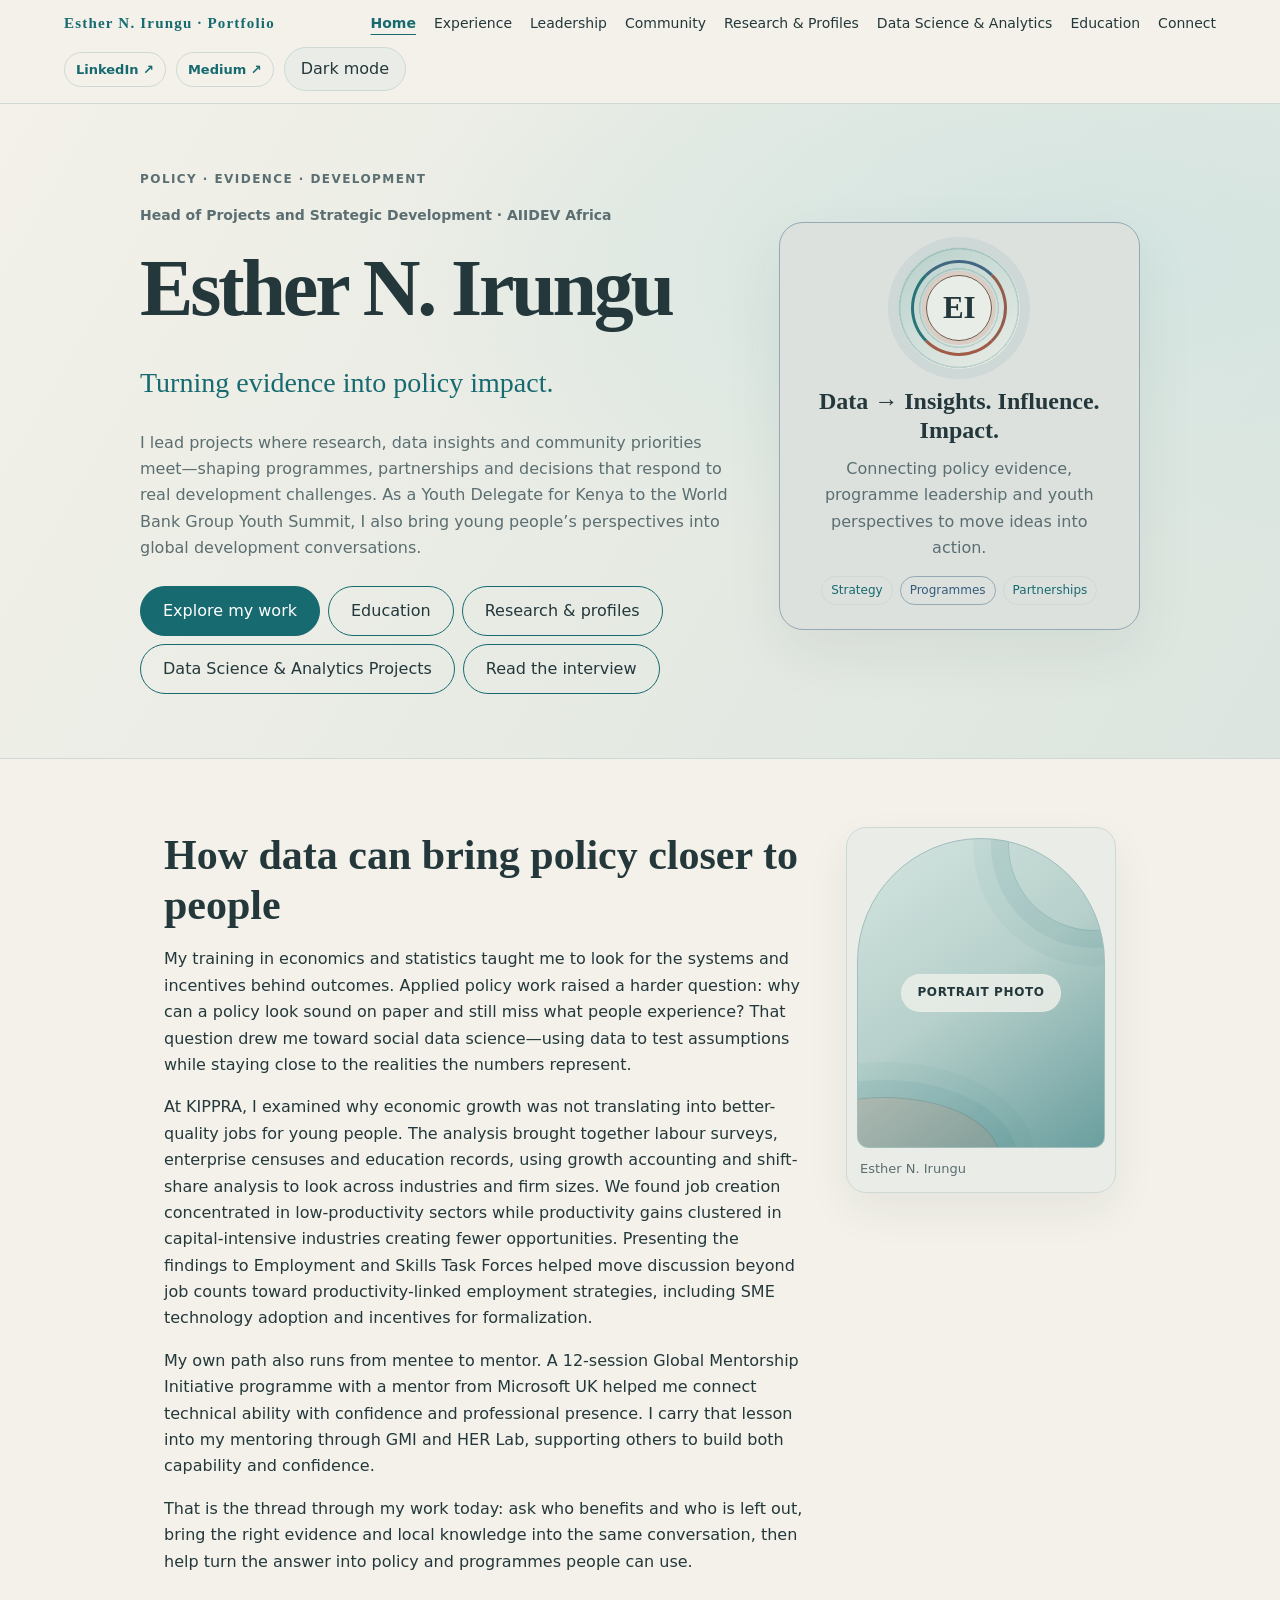
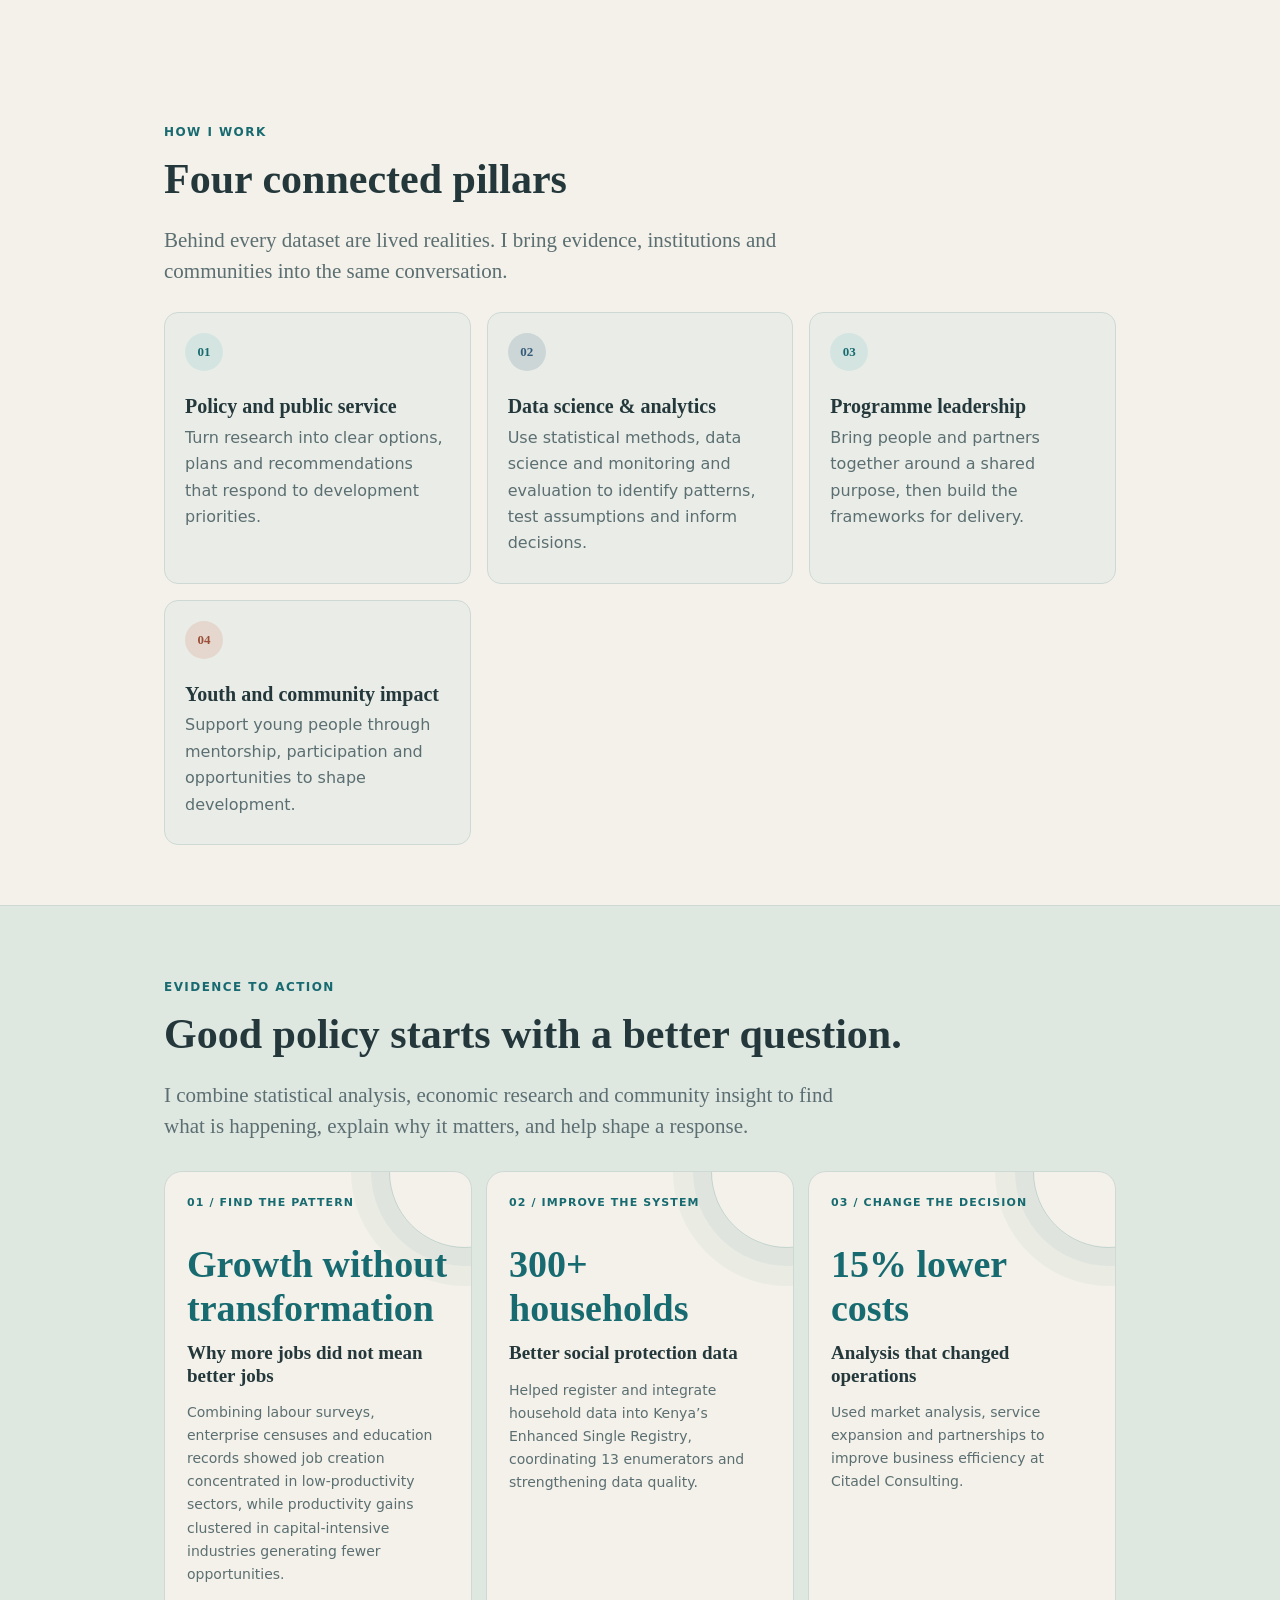
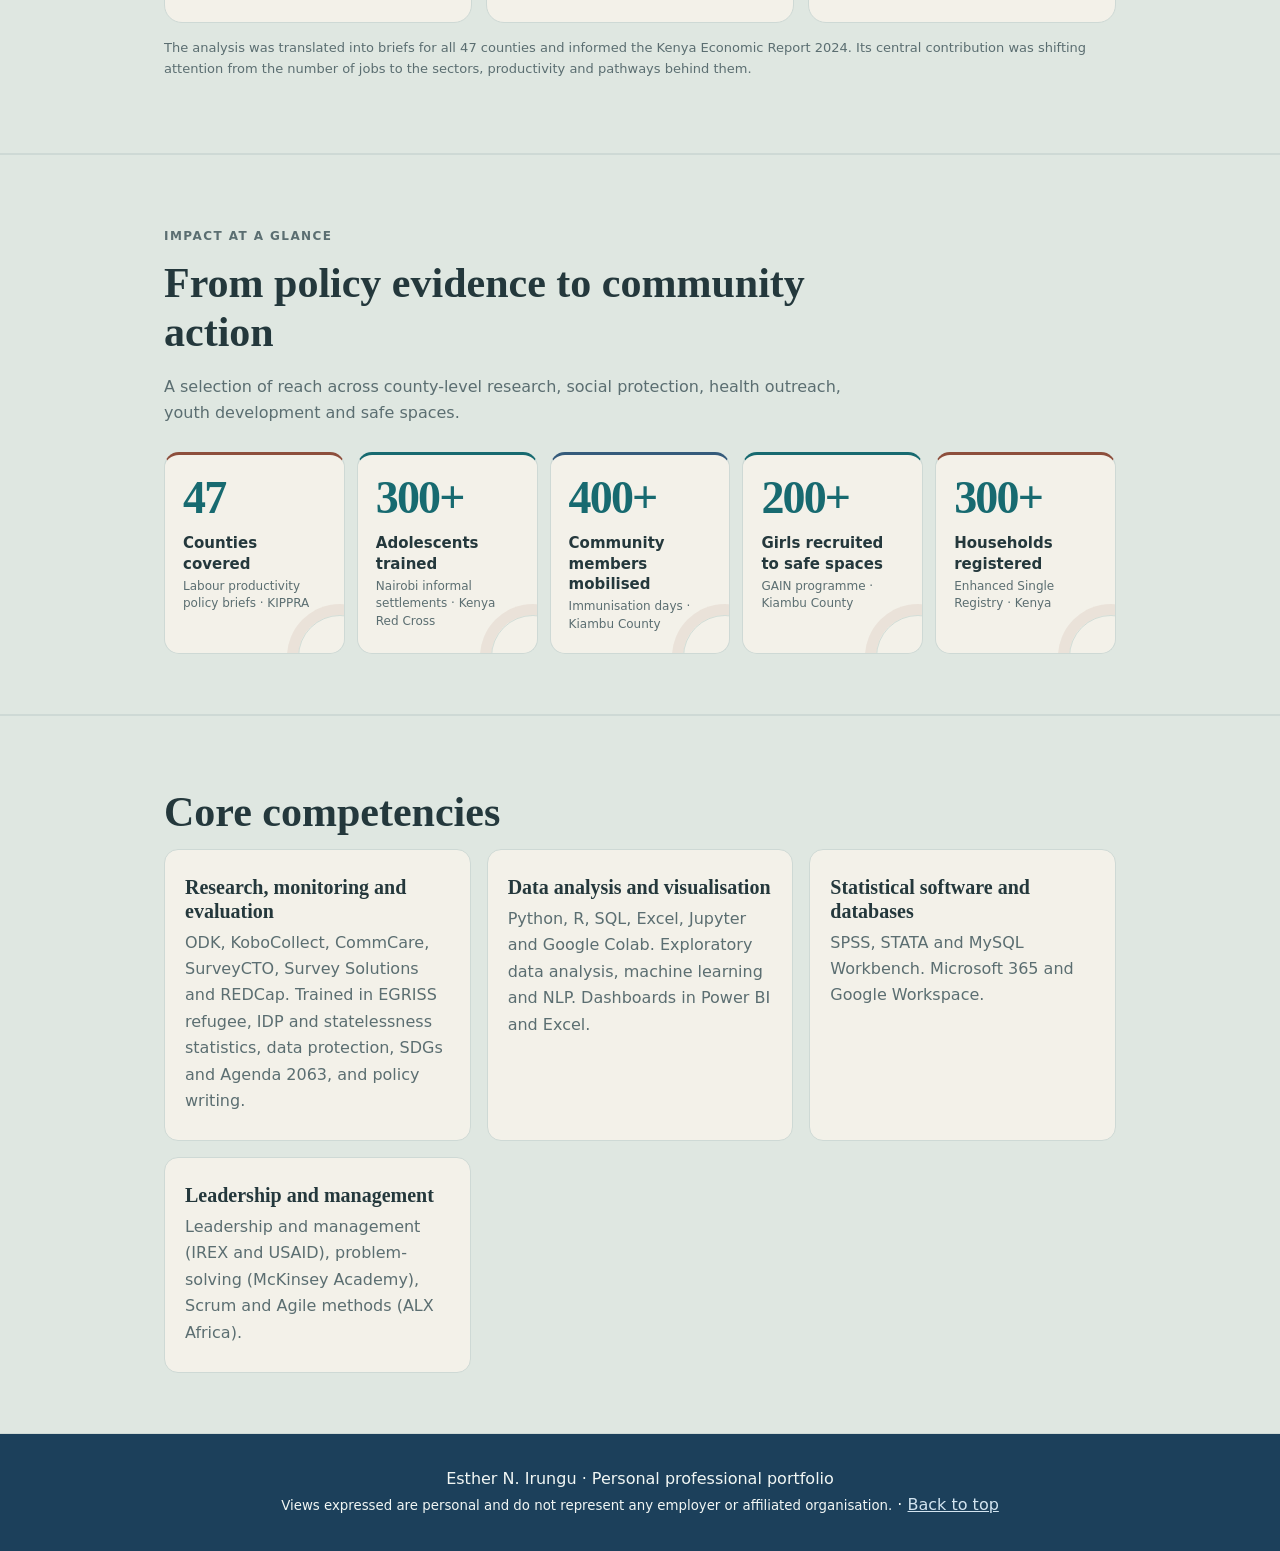
==== index.html @ a1f1af17 "Balance portfolio light palette" ====
<!DOCTYPE html>
<html lang="en-GB">
<head>
<meta charset="utf-8">
<meta name="viewport" content="width=device-width, initial-scale=1">
<title>Esther N. Irungu | Policy, Research &amp; Development</title>
<meta name="description" content="Esther N. Irungu leads policy research, data-informed programmes and development partnerships that turn evidence into practical impact across Africa.">
<meta name="author" content="Esther N. Irungu">
<meta property="og:type" content="website">
<meta property="og:title" content="Esther N. Irungu | Policy, Research &amp; Development">
<meta property="og:description" content="Policy research, data-informed programmes and development partnerships that turn evidence into practical impact.">
<meta name="theme-color" content="#102a35">
<style>
:root{--bg:#f3f1e9;--ink:#24383c;--muted:#5b6e71;--accent:#176a70;--line:#ced9d5;--card:#eaede7;--gold:#8d4f3c;--spark:#355b7b;--glow:#d4e5e1;--soft:#b7d0cb;--pop:#9b4d37;--footer-bg:#1c405b;--footer-ink:#f1f6f4;--footer-link:#d3e4f0}
body.dark{--bg:#102a35;--ink:#edf4f2;--muted:#b6c9c8;--accent:#75b8b3;--line:#365159;--card:#193942;--gold:#b76a4f;--spark:#91acd3;--glow:#24454d;--soft:#31545a;--pop:#a95740;--footer-bg:#0d192e;--footer-ink:#edf4f2;--footer-link:#c4d3e8}
*{box-sizing:border-box}html{scroll-behavior:smooth}
body{margin:0;background:var(--bg);color:var(--ink);font:16px/1.65 system-ui,sans-serif}
a{color:var(--accent)}
:focus-visible{outline:3px solid var(--gold);outline-offset:3px}
.skip{position:absolute;left:12px;top:-100px;background:var(--card);padding:10px;z-index:9}.skip:focus{top:10px}
nav{position:sticky;top:0;z-index:5;background:var(--bg);border-bottom:1px solid var(--line);display:flex;align-items:center;justify-content:space-between;gap:12px;flex-wrap:wrap;padding:12px 5%}
nav a{text-decoration:none;color:var(--ink);font-size:14px}
nav .links{display:flex;gap:18px;flex-wrap:wrap}
.nav-tools{display:flex;align-items:center;gap:10px}
.nav-social{border:1px solid var(--line);border-radius:30px;padding:6px 11px;color:var(--accent);font-weight:700;font-size:13px}
.brand{font:800 15px Georgia,serif;letter-spacing:.08em;color:var(--accent)}
button{font:inherit;cursor:pointer;border:1px solid var(--line);border-radius:30px;padding:8px 16px;background:var(--card);color:var(--ink)}
button[aria-pressed=true]{background:var(--accent);color:#fff;border-color:var(--accent)}
h1,h2,h3{font-family:Georgia,serif;line-height:1.18;margin:12px 0}
h1{font-size:clamp(42px,7vw,80px);letter-spacing:-.04em}
h2{font-size:clamp(28px,4vw,42px)}h3{font-size:20px;margin:6px 0}
.hero{padding:54px 6% 64px;border-bottom:1px solid var(--line);background:radial-gradient(ellipse at 85% 24%,var(--glow),transparent 46%),linear-gradient(120deg,var(--bg),color-mix(in srgb,var(--card) 72%,var(--soft)))}
.hero-in{display:grid;grid-template-columns:minmax(0,1.25fr) minmax(240px,.75fr);align-items:center;gap:36px}
.hero-copy{max-width:690px}.hero-panel{border:1px solid color-mix(in srgb,var(--spark) 38%,var(--line));border-radius:24px;background:color-mix(in srgb,var(--spark) 8%,var(--card));padding:24px;box-shadow:0 22px 60px #19332412}
.hero-panel .orbit{position:relative;isolation:isolate;height:122px;width:122px;margin:0 auto 18px;border-radius:50%;display:grid;place-items:center;background:radial-gradient(circle,var(--card) 0 42%,transparent 43%),repeating-radial-gradient(circle,transparent 0 18px,color-mix(in srgb,var(--accent) 18%,transparent) 19px 20px),linear-gradient(145deg,var(--soft),var(--card));color:var(--ink);font:800 31px Georgia,serif;box-shadow:0 0 0 10px color-mix(in srgb,var(--accent) 7%,transparent)}
.hero-panel .orbit:before,.hero-panel .orbit:after{content:"";position:absolute;border-radius:50%;pointer-events:none}
.hero-panel .orbit:before{inset:13px;border:3px solid var(--accent);border-top-color:var(--spark);border-right-color:var(--gold);border-bottom-color:var(--pop);opacity:.9}
.hero-panel .orbit:after{inset:28px;border:1px solid color-mix(in srgb,var(--gold) 74%,var(--accent));background:color-mix(in srgb,var(--card) 82%,transparent);box-shadow:0 0 0 4px color-mix(in srgb,var(--pop) 20%,transparent)}
.hero-panel .orbit span{position:relative;z-index:1}
.focus-tags span:nth-child(2){color:var(--spark);border-color:color-mix(in srgb,var(--spark) 38%,var(--line))}
.hero-panel h2{font-size:24px;text-align:center}.hero-panel p{text-align:center;margin:8px 0}.focus-tags{display:flex;justify-content:center;gap:7px;flex-wrap:wrap;margin-top:14px}.focus-tags span{border:1px solid var(--line);border-radius:99px;padding:4px 9px;font-size:12px;color:var(--accent)}
.meta.kicker{letter-spacing:.12em;text-transform:uppercase;font-size:12px}
.pillars-intro{max-width:68ch;font:21px/1.45 Georgia,serif;color:var(--muted)}.pillars-grid{margin-top:26px}.pillar-mark{display:inline-grid;place-items:center;width:38px;height:38px;border-radius:50%;background:var(--glow);color:var(--accent);font:700 13px Georgia,serif;margin-bottom:18px}.pillars-grid .card{min-height:190px}
.pillars-grid .card:nth-child(2) .pillar-mark{background:color-mix(in srgb,var(--spark) 16%,var(--card));color:var(--spark)}.pillars-grid .card:nth-child(4) .pillar-mark{background:color-mix(in srgb,var(--pop) 16%,var(--bg));color:var(--pop)}.impact-tile:nth-child(even){border-top-color:var(--accent)}.impact-tile:nth-child(3){border-top-color:var(--spark)}
.evidence-wrap{padding-block:64px}.evidence-intro{max-width:66ch;color:var(--muted);font:21px/1.45 Georgia,serif}.evidence-flow{display:grid;grid-template-columns:repeat(3,minmax(0,1fr));gap:14px;margin:30px 0 14px}.evidence-card{position:relative;overflow:hidden;padding:22px;border-radius:18px;border:1px solid var(--line);background:var(--bg)}.evidence-card:after{content:"";position:absolute;width:150px;height:150px;border:1px solid color-mix(in srgb,var(--accent) 22%,transparent);border-radius:50%;right:-70px;top:-76px;box-shadow:0 0 0 18px color-mix(in srgb,var(--accent) 5%,transparent),0 0 0 38px color-mix(in srgb,var(--accent) 4%,transparent)}.evidence-step{display:block;font-size:11px;letter-spacing:.1em;color:var(--accent);font-weight:800;margin-bottom:30px}.evidence-card strong{display:block;font:700 clamp(25px,3vw,38px) Georgia,serif;color:var(--accent);margin-bottom:12px}.evidence-card h3{font-size:19px}.evidence-card p{font-size:14px;color:var(--muted)}.evidence-note{font-size:13px;color:var(--muted)}.scholar-grid{grid-template-columns:repeat(auto-fit,minmax(min(100%,250px),1fr));margin-top:28px}.scholar-card{color:var(--ink);text-decoration:none;transition:transform .2s ease,border-color .2s ease}.scholar-card:hover{transform:translateY(-4px);border-color:var(--accent)}.scholar-card p{color:var(--muted)}.scholar-link{display:inline-block;margin-top:14px;color:var(--accent);font-weight:700}.scholar-card .meta{display:block}
@media(max-width:760px){.evidence-flow{grid-template-columns:1fr}}
.impact-wrap{padding-block:52px 60px}.impact-heading{max-width:760px}.impact-heading p{max-width:68ch;color:var(--muted)}.impact-grid{display:grid;grid-template-columns:repeat(auto-fit,minmax(165px,1fr));gap:12px;margin-top:26px}.impact-tile{position:relative;overflow:hidden;min-height:164px;padding:20px 18px;border:1px solid var(--line);border-top:3px solid var(--gold);border-radius:15px;background:var(--bg)}.impact-tile strong{display:block;color:var(--accent);font:700 clamp(34px,4vw,46px)/1 Georgia,serif;letter-spacing:-.04em}.impact-tile h3{font:650 15px/1.35 system-ui,sans-serif;margin:12px 0 4px}.impact-tile p{font-size:12px;line-height:1.45;color:var(--muted);margin:0}.impact-tile:after{content:"";position:absolute;width:82px;height:82px;border:1px solid color-mix(in srgb,var(--accent) 15%,transparent);border-radius:50%;right:-38px;bottom:-46px;box-shadow:0 0 0 11px color-mix(in srgb,var(--gold) 9%,transparent)}
.project-intro{max-width:70ch;color:var(--muted);font:21px/1.45 Georgia,serif}.project-shelf{margin-top:28px}.project-shelf .card{min-height:200px;display:flex;flex-direction:column;justify-content:space-between}.project-card{color:var(--ink);text-decoration:none;transition:transform .18s ease,border-color .18s ease}.project-card:hover{transform:translateY(-4px);border-color:var(--accent)}.project-open{display:block;margin-top:18px;color:var(--accent);font-size:13px;font-weight:750}.project-tag{display:inline-block;margin:4px 5px 0 0;padding:4px 10px;border:1px solid var(--line);border-radius:999px;color:var(--accent);font-size:12px;font-weight:700}.project-status{margin-top:24px;padding:22px;border:1px dashed color-mix(in srgb,var(--accent) 45%,var(--line));border-radius:18px;background:color-mix(in srgb,var(--glow) 45%,var(--bg))}
.about-layout{display:grid;grid-template-columns:minmax(0,1fr) 270px;gap:40px;align-items:start}.about-copy>p{max-width:70ch}.about-photo{margin:8px 0 0;padding:10px;border:1px solid var(--line);border-radius:20px;background:var(--card);box-shadow:0 18px 44px #26343a10}.about-photo-frame{position:relative;aspect-ratio:4/5;display:grid;place-items:center;overflow:hidden;border-radius:155px 155px 14px 14px;border:1px solid color-mix(in srgb,var(--accent) 25%,var(--line));background:linear-gradient(145deg,var(--glow),var(--soft) 48%,color-mix(in srgb,var(--accent) 48%,var(--soft)))}.about-photo-frame:before,.about-photo-frame:after{content:"";position:absolute;border:1px solid color-mix(in srgb,var(--accent) 22%,transparent);border-radius:50%;width:170px;height:170px;right:-76px;top:-80px;box-shadow:0 0 0 17px color-mix(in srgb,var(--accent) 7%,transparent),0 0 0 35px color-mix(in srgb,var(--accent) 4%,transparent)}.about-photo-frame:after{width:230px;height:120px;left:-90px;right:auto;top:auto;bottom:-72px;background:color-mix(in srgb,var(--pop) 14%,transparent)}.about-photo-label{z-index:1;padding:8px 15px;border:1px solid color-mix(in srgb,var(--card) 70%,transparent);border-radius:30px;background:color-mix(in srgb,var(--card) 88%,transparent);color:var(--ink);font-size:12px;font-weight:700;letter-spacing:.05em;text-transform:uppercase}.about-photo figcaption{padding:10px 3px 2px;color:var(--muted);font-size:13px}
.portfolio-title{margin:30px 0 12px}.portfolio-grid .card{padding:18px}.portfolio-grid .card p{margin:9px 0 0;color:var(--muted)}.program-impact .reach-card{min-height:190px}
.program-impact{margin:44px 0;padding:30px;border-radius:22px;background:linear-gradient(135deg,var(--card),color-mix(in srgb,var(--accent) 9%,var(--bg)));border:1px solid var(--line)}.program-impact>p:not(.meta){max-width:70ch;color:var(--muted)}.reach-grid{margin:22px 0}.reach-card{padding:20px;border-radius:16px;background:var(--bg);border:1px solid var(--line)}.reach-card strong{font:700 clamp(30px,4vw,44px) Georgia,serif;color:var(--accent)}.reach-card h3{margin:6px 0}.reach-card p{color:var(--muted);margin:0}.reach-note{font-size:13px;border-top:1px solid var(--line);padding-top:14px}
.photo-grid{grid-template-columns:repeat(auto-fit,minmax(min(100%,220px),1fr))}.photo-slot{margin:0;padding:10px;border:1px solid var(--line);border-radius:18px;background:var(--card)}.photo-art{min-height:210px;border-radius:12px;display:grid;place-items:end start;padding:16px;overflow:hidden;position:relative;background:linear-gradient(140deg,var(--glow),var(--soft) 42%,var(--accent))}.photo-art:before,.photo-art:after{content:"";position:absolute;border-radius:50%;filter:blur(1px);background:color-mix(in srgb,var(--card) 50%,transparent)}.photo-art:before{width:130px;height:130px;right:8%;top:12%}.photo-art:after{width:240px;height:140px;left:-12%;bottom:-25%;background:color-mix(in srgb,var(--ink) 65%,transparent)}.photo-art span{z-index:1;color:#fff;font:700 28px Georgia,serif}.art-two{background:linear-gradient(145deg,var(--glow),var(--soft) 50%,var(--accent))}.art-three{background:linear-gradient(145deg,var(--soft),color-mix(in srgb,var(--pop) 25%,var(--soft)) 48%,var(--accent))}.art-four{background:linear-gradient(145deg,var(--glow),var(--soft) 48%,var(--accent))}.art-five{background:linear-gradient(145deg,var(--bg),color-mix(in srgb,var(--pop) 32%,var(--soft)) 52%,var(--accent))}.art-six{background:linear-gradient(145deg,var(--soft),var(--glow) 48%,color-mix(in srgb,var(--accent) 75%,var(--ink)))}.photo-slot figcaption{padding:8px 4px 2px;color:var(--muted);font-size:13px}.leadership-grid .card{min-height:230px}
.community-link{display:block;margin-top:4px;color:var(--accent);font-size:13px;font-weight:700;text-decoration:none}.community-link:hover{text-decoration:underline}.photo-slot .community-link{padding:2px 4px 6px}.photo-placeholder{font:700 13px system-ui,sans-serif!important;letter-spacing:.08em;text-transform:uppercase}
body.dark .hero{background:radial-gradient(ellipse at 85% 30%,#24454d,transparent 55%),radial-gradient(ellipse at 18% 75%,#1a3a50,transparent 48%),var(--bg)}
.hero-in{max-width:1000px;margin:auto}
.lead{font:clamp(20px,2.6vw,28px)/1.35 Georgia,serif;color:var(--accent);max-width:700px}
.hero p{max-width:680px;color:var(--muted)}
.hero .lead{color:var(--accent)}
.cta{display:inline-block;text-decoration:none;border-radius:30px;padding:11px 22px;margin:8px 8px 0 0;border:1px solid var(--accent);color:var(--ink)}
.cta.primary{background:var(--accent);color:#fff}
.wrap{max-width:1000px;margin:auto;padding:60px 24px;scroll-margin-top:70px}
.band{background:color-mix(in srgb,var(--card) 78%,var(--soft));border-block:1px solid var(--line)}
.stats{display:grid;grid-template-columns:repeat(auto-fit,minmax(160px,1fr));gap:16px;margin-top:28px}
.stat{border-top:3px solid var(--gold);padding-top:10px}
.stat strong{display:block;font:bold 38px Georgia,serif;color:var(--accent)}
.stat span{color:var(--muted);font-size:14px}
.grid{display:grid;grid-template-columns:repeat(auto-fit,minmax(min(100%,290px),1fr));gap:16px}
.card{background:var(--card);border:1px solid var(--line);border-radius:14px;padding:20px}
.band .card{background:var(--bg)}
.card p,.role p{color:var(--muted);margin:6px 0}
.meta{font-size:14px;color:var(--accent);font-weight:600}
.filters{display:flex;flex-wrap:wrap;gap:8px;margin:18px 0}
.timeline{border-left:2px solid var(--accent);padding-left:24px;margin-top:24px}
.role{position:relative;padding-bottom:22px}
.role:before{content:'';position:absolute;left:-31px;top:9px;width:11px;height:11px;border-radius:50%;background:var(--accent)}
.role[hidden]{display:none}
.role ul{margin:6px 0;padding-left:20px;color:var(--muted)}
.role li{margin:4px 0}
details summary{cursor:pointer;font-weight:650;color:var(--accent)}
ul.plain{list-style:none;padding:0;margin:0}
ul.plain li{padding:10px 0;border-bottom:1px solid var(--line)}
ul.plain li small{display:block;color:var(--muted)}
.pub li{margin:0 0 14px}
footer{padding:32px 6%;background:var(--footer-bg);color:var(--footer-ink);text-align:center}
footer a{color:var(--footer-link)}
@media(max-width:760px){.hero-in{grid-template-columns:1fr}.hero-panel{max-width:440px}.hero{padding:44px 20px 56px}}
@media(max-width:760px){.about-layout{grid-template-columns:1fr}.about-photo{max-width:270px;margin:20px auto 0}}
@media(max-width:600px){.wrap{padding:44px 18px}nav .links{gap:8px 14px}}
@media(prefers-reduced-motion:reduce){html{scroll-behavior:auto}}
@media print{nav,button,.filters{display:none}body{background:#fff;color:#000}.role[hidden]{display:block}}
.tab:not(.on){display:none}
select,input{display:block;width:100%;padding:10px;margin:4px 0 12px;border:1px solid var(--line);border-radius:8px;background:var(--bg);color:var(--ink);font:inherit}
#bsel{max-width:240px}label{font-weight:600}
nav a[aria-current=page]{color:var(--accent);font-weight:800;text-decoration:underline;text-underline-offset:6px}
.pubitem[hidden]{display:none}
@media print{.tab:not(.on){display:block!important}}
</style>
</head>
<body id="top">
<a class="skip" href="#main">Skip to main content</a>
<nav aria-label="Primary">
  <a class="brand" href="#home">Esther N. Irungu <span aria-hidden="true">·</span> Portfolio</a>
  <div class="links" id="tabs"><a href="#home">Home</a><a href="#experience">Experience</a><a href="#leadership">Leadership</a><a href="#community">Community</a><a href="#research">Research &amp; Profiles</a><a href="#projects">Data Science &amp; Analytics</a><a href="#education">Education</a><a href="#connect">Connect</a></div>
  <div class="nav-tools"><a class="nav-social" href="https://www.linkedin.com/in/esther-irungu/" target="_blank" rel="noopener noreferrer">LinkedIn ↗</a><a class="nav-social" href="https://medium.com/@irungunyamburaesther" target="_blank" rel="noopener noreferrer">Medium ↗</a><button id="theme" aria-pressed="false">Dark mode</button></div>
</nav>

<header class="hero tab" data-tab="home"><div class="hero-in">
  <div class="hero-copy">
  <p class="meta kicker">Policy · Evidence · Development</p>
  <p class="meta">Head of Projects and Strategic Development · AIIDEV Africa</p>
  <h1>Esther N. Irungu</h1>
  <p class="lead">Turning evidence into policy impact.</p>
  <p>I lead projects where research, data insights and community priorities meet—shaping programmes, partnerships and decisions that respond to real development challenges. As a Youth Delegate for Kenya to the World Bank Group Youth Summit, I also bring young people’s perspectives into global development conversations.</p>
  <a class="cta primary" href="#experience">Explore my work</a><a class="cta" href="#education">Education</a><a class="cta" href="#research">Research &amp; profiles</a><a class="cta" href="#projects">Data Science &amp; Analytics Projects</a><a class="cta" href="https://reamby.substack.com/p/esther-n-irungu-on-social-data-science" target="_blank" rel="noopener noreferrer">Read the interview</a>
  </div>
  <aside class="hero-panel" aria-label="Current focus">
    <div class="orbit" aria-hidden="true"><span>EI</span></div>
    <h2>Data <span aria-label="to">→</span> Insights. Influence. Impact.</h2>
    <p>Connecting policy evidence, programme leadership and youth perspectives to move ideas into action.</p>
    <div class="focus-tags"><span>Strategy</span><span>Programmes</span><span>Partnerships</span></div>
  </aside>
</div></header>

<main id="main" tabindex="-1">
<section class="wrap tab" data-tab="home" id="about">
  <div class="about-layout">
    <div class="about-copy">
      <h2>How data can bring policy closer to people</h2>
      <p>My training in economics and statistics taught me to look for the systems and incentives behind outcomes. Applied policy work raised a harder question: why can a policy look sound on paper and still miss what people experience? That question drew me toward social data science—using data to test assumptions while staying close to the realities the numbers represent.</p>
      <p>At KIPPRA, I examined why economic growth was not translating into better-quality jobs for young people. The analysis brought together labour surveys, enterprise censuses and education records, using growth accounting and shift-share analysis to look across industries and firm sizes. We found job creation concentrated in low-productivity sectors while productivity gains clustered in capital-intensive industries creating fewer opportunities. Presenting the findings to Employment and Skills Task Forces helped move discussion beyond job counts toward productivity-linked employment strategies, including SME technology adoption and incentives for formalization.</p>
      <p>My own path also runs from mentee to mentor. A 12-session Global Mentorship Initiative programme with a mentor from Microsoft UK helped me connect technical ability with confidence and professional presence. I carry that lesson into my mentoring through GMI and HER Lab, supporting others to build both capability and confidence.</p>
      <p>That is the thread through my work today: ask who benefits and who is left out, bring the right evidence and local knowledge into the same conversation, then help turn the answer into policy and programmes people can use.</p>
    </div>
    <figure class="about-photo">
      <!-- Replace this framed placeholder with: <img src="esther-irungu.jpg" alt="Portrait of Esther N. Irungu"> -->
      <div class="about-photo-frame" role="img" aria-label="Placeholder for Esther N. Irungu's personal photo"><span class="about-photo-label">Portrait photo</span></div>
      <figcaption>Esther N. Irungu</figcaption>
    </figure>
  </div>
</section>
<section class="wrap tab" data-tab="home" id="pillars">
  <p class="meta kicker">How I work</p><h2>Four connected pillars</h2>
  <p class="pillars-intro">Behind every dataset are lived realities. I bring evidence, institutions and communities into the same conversation.</p>
  <div class="grid pillars-grid">
    <article class="card"><span class="pillar-mark">01</span><h3>Policy and public service</h3><p>Turn research into clear options, plans and recommendations that respond to development priorities.</p></article>
    <article class="card"><span class="pillar-mark">02</span><h3>Data science &amp; analytics</h3><p>Use statistical methods, data science and monitoring and evaluation to identify patterns, test assumptions and inform decisions.</p></article>
    <article class="card"><span class="pillar-mark">03</span><h3>Programme leadership</h3><p>Bring people and partners together around a shared purpose, then build the frameworks for delivery.</p></article>
    <article class="card"><span class="pillar-mark">04</span><h3>Youth and community impact</h3><p>Support young people through mentorship, participation and opportunities to shape development.</p></article>
  </div>
</section>

<section class="band tab" data-tab="home" id="evidence"><div class="wrap evidence-wrap">
  <p class="meta kicker">Evidence to action</p><h2>Good policy starts with a better question.</h2>
  <p class="evidence-intro">I combine statistical analysis, economic research and community insight to find what is happening, explain why it matters, and help shape a response.</p>
  <div class="evidence-flow">
    <article class="evidence-card"><span class="evidence-step">01 / FIND THE PATTERN</span><strong>Growth without transformation</strong><h3>Why more jobs did not mean better jobs</h3><p>Combining labour surveys, enterprise censuses and education records showed job creation concentrated in low-productivity sectors, while productivity gains clustered in capital-intensive industries generating fewer opportunities.</p></article>
    <article class="evidence-card"><span class="evidence-step">02 / IMPROVE THE SYSTEM</span><strong>300+ households</strong><h3>Better social protection data</h3><p>Helped register and integrate household data into Kenya’s Enhanced Single Registry, coordinating 13 enumerators and strengthening data quality.</p></article>
    <article class="evidence-card"><span class="evidence-step">03 / CHANGE THE DECISION</span><strong>15% lower costs</strong><h3>Analysis that changed operations</h3><p>Used market analysis, service expansion and partnerships to improve business efficiency at Citadel Consulting.</p></article>
  </div>
  <p class="evidence-note">The analysis was translated into briefs for all 47 counties and informed the Kenya Economic Report 2024. Its central contribution was shifting attention from the number of jobs to the sectors, productivity and pathways behind them.</p>
</div></section>
<section class="band tab" data-tab="home" id="impact"><div class="wrap impact-wrap">
  <div class="impact-heading"><p class="meta kicker">Impact at a glance</p><h2>From policy evidence to community action</h2><p>A selection of reach across county-level research, social protection, health outreach, youth development and safe spaces.</p></div>
  <div class="impact-grid">
    <article class="impact-tile"><strong>47</strong><h3>Counties covered</h3><p>Labour productivity policy briefs · KIPPRA</p></article>
    <article class="impact-tile"><strong>300+</strong><h3>Adolescents trained</h3><p>Nairobi informal settlements · Kenya Red Cross</p></article>
    <article class="impact-tile"><strong>400+</strong><h3>Community members mobilised</h3><p>Immunisation days · Kiambu County</p></article>
    <article class="impact-tile"><strong>200+</strong><h3>Girls recruited to safe spaces</h3><p>GAIN programme · Kiambu County</p></article>
    <article class="impact-tile"><strong>300+</strong><h3>Households registered</h3><p>Enhanced Single Registry · Kenya</p></article>
  </div>
</div></section>
<section class="band tab" data-tab="home" id="skills"><div class="wrap">
  <h2>Core competencies</h2>
  <div class="grid">
    <div class="card"><h3>Research, monitoring and evaluation</h3><p>ODK, KoboCollect, CommCare, SurveyCTO, Survey Solutions and REDCap. Trained in EGRISS refugee, IDP and statelessness statistics, data protection, SDGs and Agenda 2063, and policy writing.</p></div>
    <div class="card"><h3>Data analysis and visualisation</h3><p>Python, R, SQL, Excel, Jupyter and Google Colab. Exploratory data analysis, machine learning and NLP. Dashboards in Power BI and Excel.</p></div>
    <div class="card"><h3>Statistical software and databases</h3><p>SPSS, STATA and MySQL Workbench. Microsoft 365 and Google Workspace.</p></div>
    <div class="card"><h3>Leadership and management</h3><p>Leadership and management (IREX and USAID), problem-solving (McKinsey Academy), Scrum and Agile methods (ALX Africa).</p></div>
  </div>
</div></section>

<section class="wrap tab" data-tab="experience" id="experience">
  <h2>Professional experience</h2>
  <div class="filters" role="group" aria-label="Filter roles">
    <button data-f="all" aria-pressed="true">All roles</button>
    <button data-f="policy" aria-pressed="false">Policy and research</button>
    <button data-f="strategy" aria-pressed="false">Strategy and programmes</button>
    <button data-f="government" aria-pressed="false">Government and field</button>
  </div>
  <p id="count" class="meta" aria-live="polite"></p>
  <div class="timeline">
    <div class="role" data-c="strategy"><div class="meta">January 2026 – present</div><h3>Head of Projects and Strategic Development (Regional), AIIDEV Africa</h3><p>Lead regional project design and coordination, organizational strategy, work plans and results frameworks. Work across programme, finance and partnership teams, and support outreach and participant onboarding so interested people can find and join relevant initiatives. Use performance learning to strengthen delivery and long-term impact.</p></div>
    <div class="role" data-c="policy"><div class="meta">May 2026 – present</div><h3>Economist, AAAWE / World Bank Think Africa Partnership</h3><p>Selected for the Think Africa Partnership mentoring programme for African women economists, with research guidance, career coaching and sessions on grant writing, publishing, ethics and scientific communication.</p></div>
    <div class="role" data-c="government"><div class="meta">May 2026 – present</div><h3>Youth Summit Delegate, World Bank Group</h3><p>Represents Kenya in the World Bank Group Youth Summit community.</p></div>
    <div class="role" data-c="strategy"><div class="meta">November 2025 – present</div><h3>Head of Strategy, Seamium</h3><p>Connect technical innovation with enterprise needs, shape product direction and guide partnerships and strategic decisions for scalable growth.</p></div>
    <div class="role" data-c="policy"><div class="meta">July 2025 – present</div><h3>Policy Analyst, Young Professionals Programme, KIPPRA Economic Modelling Hub</h3><p>Coursework in policy-making and legislative processes, applied research methods, macroeconomic modelling, national accounts, CGE models and the Social Accounting Matrix.</p><ul><li>Supported development of a national data system for Kenya’s economic planning.</li><li>Authored discussion papers, policy briefs, policy monitors and blogs.</li></ul></div>
    <div class="role" data-c="policy"><div class="meta">February – April 2025</div><h3>Research Fellow, Tomorrow’s Africa Alliance</h3><p>Contributed to a research fellowship focused on African development.</p></div>
    <div class="role" data-c="policy"><div class="meta">October – December 2024</div><h3>Development Research Fellow, Dataville Research LLC, Nigeria</h3><p>Researched critical development challenges across Africa and collaborated on solutions.</p></div>
    <div class="role" data-c="government"><div class="meta">September – October 2024</div><h3>Fellow, Public Management Track, USAID YALI Regional Leadership Center East Africa</h3><p>Contributed to policy discussions on governance and youth involvement and worked on local governance projects.</p></div>
    <div class="role" data-c="strategy"><div class="meta">August 2024 – December 2024</div><h3>Country Engagement Officer, Kenya and Nigeria, AIIDEV Africa</h3><p>Led country strategies for the SDGs and built partnerships across government, UN agencies, NGOs, business and academia. Designed and monitored initiatives, and supported policy dialogue and community advocacy.</p></div>
    <div class="role" data-c="strategy"><div class="meta">March – October 2024</div><h3>Fellow, Africa SDGs Mentorship Programme, AIIDEV Africa</h3><p>Built practical knowledge and networks for applying the Sustainable Development Goals in local and global initiatives.</p></div>
    <div class="role" data-c="policy"><div class="meta">August 2023 – July 2024</div><h3>Policy Analyst (consultancy), KIPPRA</h3><p>Worked in the Executive Director’s office on policy research and on tracking implementation of the Bottom-Up Economic Transformation Agenda, with monthly and quarterly reports.</p><ul><li>Co-authored 47 county policy briefs on labour productivity that fed into the Kenya Economic Report 2024.</li><li>Built partnerships, including with the Global Mentorship Initiative, to strengthen KIPPRA’s mentorship programme for TVETs and universities.</li></ul></div>
    <div class="role" data-c="strategy"><div class="meta">October 2022 – February 2023</div><h3>Business Development Officer, Citadel Consulting Limited</h3><p>Analysed data to improve business processes and gathered stakeholder requirements.</p><ul><li>Cut costs by 15% by focusing on emerging markets, widening the service offering and strengthening partnerships.</li><li>Ran competitive analysis and new target-market initiatives.</li><li>Moved social media and content in-house, with real-time performance tracking.</li></ul></div>
    <div class="role" data-c="government"><div class="meta">July – August 2022</div><h3>Presiding Officer, Independent Electoral and Boundaries Commission</h3><p>Supported election operations in Nairobi County.</p></div>    <div class="role" data-c="government"><div class="meta">June – July 2022</div><h3>Field Project Manager, State Department for Social Protection</h3><p>Coordinated 13 enumerators for data collection on the Enhanced Single Registry, Kenya’s socio-economic database of poor and vulnerable households.</p><ul><li>Supervised questionnaire piloting and used ODK/Kobo Collect for data upload and storage.</li><li>Cleaned, validated and integrated data, and registered over 300 households.</li><li>Used Power BI to automate registry integration.</li></ul></div>
    <div class="role" data-c="government"><div class="meta">February 2021 – May 2022</div><h3>Research Officer, State Department for ASALs and Regional Development</h3><p>Reviewed policies, programmes and budgets for national and county investments in arid and semi-arid lands.</p><ul><li>Used Excel, SPSS and STATA for performance management and accountability.</li><li>Contributed to the department’s strategic plan, aligned with Vision 2030, the Big Four, the SDGs and Agenda 2063.</li><li>Supported performance contracts and annual monitoring and evaluation reports.</li></ul></div>
    <div class="role" data-c="policy"><div class="meta">August 2020 – February 2021</div><h3>Data Analyst, Caritas Microfinance Bank</h3><p>Used market research and STATA/SPSS analysis to inform product and market decisions. Analysis supported a 21% increase in sales of FUND MOL Mall shares.</p></div>
    <div class="role" data-c="government"><div class="meta">October 2019 – October 2020</div><h3>Fiscal Assistant Analyst, Commission on Revenue Allocation</h3><p>Contributed to the national report on county revenue mobilisation, reviewing six years of revenue performance across Kenya’s 47 counties and developing evidence-based recommendations.</p></div>
    <div class="role" data-c="government"><div class="meta">May – October 2019</div><h3>Research and Development Assistant, National Government Constituencies Development Fund Board (NG-CDF Board)</h3><p>Supported sector analysis across constituencies, policy review and performance measurement for local infrastructure and public service investment.</p></div>
    <div class="role" data-c="government"><div class="meta">July 2017 – July 2019</div><h3>Research Assistant, Office of the Deputy Chief Whip, Senate of Kenya</h3><p>Supported research and analysis in a national legislative setting.</p></div>

  </div>
</section>

<section class="band tab" data-tab="research" id="research"><div class="wrap">
  <h2>Research and scholarly profiles</h2>
  <p style="max-width:68ch">Explore my published research, policy briefs and working paper, alongside my scholarly profiles.</p>
  <h3 style="margin-top:28px">Find my research</h3>
  <div class="grid scholar-grid">
    <a class="card scholar-card" href="https://www.researchgate.net/profile/Esther-Irungu-3" target="_blank" rel="noopener noreferrer"><span class="meta">Research network</span><h3>ResearchGate</h3><p>Research profile, publications and policy briefs.</p><span class="scholar-link">Open profile ↗</span></a>
    <a class="card scholar-card" href="https://scholar.google.com/scholar?q=%22Esther+N.+Irungu%22" target="_blank" rel="noopener noreferrer"><span class="meta">Citation search</span><h3>Google Scholar</h3><p>Search scholarly publications under my name.</p><span class="scholar-link">Search Google Scholar ↗</span></a>
    <article class="card scholar-card"><span class="meta">Author profile · Working paper</span><h3>SSRN</h3><p>My SSRN author profile and paper on making the Loss and Damage Fund work for Kenya and other developing countries.</p><a class="scholar-link" href="https://papers.ssrn.com/sol3/cf_dev/AbsByAuth.cfm?per_id=6733475" target="_blank" rel="noopener noreferrer">Open SSRN author profile ↗</a><br><a class="scholar-link" href="https://doi.org/10.2139/ssrn.4957700" target="_blank" rel="noopener noreferrer">Open the working paper ↗</a></article>
    <a class="card scholar-card" href="https://orcid.org/0009-0009-6397-3022" target="_blank" rel="noopener noreferrer"><span class="meta">Researcher identifier</span><h3>ORCID</h3><p>ORCID iD: 0009-0009-6397-3022</p><span class="scholar-link">Open ORCID profile ↗</span></a>
  </div>
  <div class="filters" role="group" aria-label="Filter publications by theme">
    <button data-t="all" aria-pressed="true">All themes</button><button data-t="climate" aria-pressed="false">Climate and energy</button><button data-t="finance" aria-pressed="false">Finance and debt</button><button data-t="social" aria-pressed="false">Households and labour</button><button data-t="stats" aria-pressed="false">Statistical methods</button>
  </div>
  <p id="pubcount" class="meta" aria-live="polite"></p>
  <ul class="plain pub">
    <li class="pubitem" data-th="climate">Irungu, E. N. &amp; Njenga, J. K. (2025). Modelling the Emissions-Income Relationship in East African Community Countries: A Panel Cointegration Approach. <em>Acta Economica</em>. <a href="https://doi.org/10.63356/ace.2025.014">doi.org/10.63356/ace.2025.014</a></li>
    <li class="pubitem" data-th="social">Rono, Z. &amp; Irungu, E. N. (2025). Financial Resilience and Educational Recovery Post-COVID-19: A Logistic Regression Analysis of Household Determinants in Kenya. <em>Asian Journal of Economics, Finance and Management</em>, 7(1), 943–959. <a href="https://doi.org/10.56557/ajefm/2025/v7i1322">doi.org/10.56557/ajefm/2025/v7i1322</a></li>
    <li class="pubitem" data-th="finance">Shikumo, D. H. &amp; Irungu, E. N. (2024). External Debt Sustainability and Debt Dynamics: The Case of Kenya. <em>African Journal of Emerging Issues</em>, 6(21), 83–110. <a href="https://ajoeijournals.org/sys/index.php/ajoei/article/view/730">Article</a></li>
    <li class="pubitem" data-th="stats">Gathongo, B. M. &amp; Irungu, E. N. (2024). Extreme Values and Reliability Measures of Continuous Erlang Mixtures. <em>Asian Journal of Probability and Statistics</em>, 26(6), 1–16. <a href="https://doi.org/10.9734/ajpas/2024/v26i6620">doi.org/10.9734/ajpas/2024/v26i6620</a></li>
    <li class="pubitem" data-th="finance">Njenga, J. K. &amp; Irungu, E. N. (2024). Determinants of Financial Inclusion in Kenya: A Demand-Side Perspective. <em>Asian Journal of Probability and Statistics</em>, 26(5), 19–29. <a href="https://doi.org/10.9734/ajpas/2024/v26i5615">doi.org/10.9734/ajpas/2024/v26i5615</a></li>
    <li class="pubitem" data-th="climate">Irungu, E. (2024). Accelerating Growth of Carbon Markets in Africa. KIPPRA. <a href="https://bit.ly/4e1Nytn">Read</a></li>
    <li class="pubitem" data-th="climate">Irungu, E. N. &amp; Nyamu, I. (2024). Challenges of Making the Loss and Damage Fund Work for Kenya and Developing Countries. SSRN. <a href="http://dx.doi.org/10.2139/ssrn.4957700">doi.org/10.2139/ssrn.4957700</a></li>
    <li class="pubitem" data-th="social">Naeku, C. &amp; Irungu, E. (2024). Assessing Labour Productivity in Kenya’s Counties: Policy Briefs. KIPPRA. <a href="https://kippra.or.ke/county-labour-productivity-policy-briefs/">Read</a></li>
  </ul>
</div></section>

<section class="wrap tab" data-tab="projects" id="projects">
  <p class="meta kicker">Code · analysis · application</p><h2>Data Science &amp; Analytics Projects</h2>
  <p class="project-intro">A space for the code behind the questions I explore: Python notebooks, analytical workflows and data-driven projects that connect rigorous methods with practical insight.</p>
  <div><span class="project-tag">Python</span><span class="project-tag">Data analysis</span><span class="project-tag">Statistical modelling</span><span class="project-tag">Data visualisation</span></div>
  <div class="project-status"><strong>Project collection in progress</strong><p>Project write-ups, code links and notebooks will be added here.</p></div>
  <div class="grid project-shelf">
    <a class="card project-card" href="python-projects.html"><div><span class="meta">01 · Code and notebooks</span><h3>Python projects</h3><p>Notebooks, scripts and reproducible workflows.</p></div><span class="project-open">View Python projects →</span></a>
    <a class="card project-card" href="analytics-case-studies.html"><div><span class="meta">02 · Methods and evidence</span><h3>Analytics case studies</h3><p>Questions, methods and findings from applied analysis.</p></div><span class="project-open">View case studies →</span></a>
    <a class="card project-card" href="data-visualisations.html"><div><span class="meta">03 · Making patterns visible</span><h3>Data visualisations</h3><p>Charts and interactive outputs that make evidence easier to use.</p></div><span class="project-open">View visualisations →</span></a>
  </div>
</section>

<section class="wrap tab" data-tab="education" id="education">
  <h2>Education</h2>
  <div class="grid">
    <article class="card"><h3>MSc, Statistics</h3><p>University of Nairobi</p></article>
    <article class="card"><h3>Advanced Diploma, Data Science</h3><p>ALX Africa · Mastercard Foundation scholarship</p></article>
    <article class="card"><h3>Bachelor of Economics and Statistics</h3><p>Kenyatta University</p></article>
    <article class="card"><h3>Growing Leaders Programme</h3><p>Kenyatta University · Leadership Development and Mentorship · Distinction</p></article>
  </div>
  <details style="margin-top:24px"><summary>Professional certifications</summary>
  <ul class="plain">
    <li>Code in Place, Python coding, Stanford University <small>April 2026 – present</small></li>
    <li>Introduction to Data Quality, Data Culture and Data Literacy <small>Professional certificates</small></li>
    <li>Certified Mentor <small>Mentorship certification</small></li>
    <li>Data Governance and Management, African Population and Health Research Center <small>October 2025</small></li>
    <li>Building Strategic Foresight Capabilities, EDHEC Business School <small>September 2025</small></li>
    <li>Aspire Leaders Program, Harvard University Aspire Institute <small>August 2025</small></li>
    <li>AI fundamentals, ethical and human-centred AI, Women in AI Kenya <small>April 2025</small></li>
    <li>International Recommendations on Refugee, IDP and Statelessness Statistics, EGRISS <small>April – May 2024</small></li>
    <li>Forward Program for Young African Professionals, McKinsey &amp; Company <small>November 2023 – April 2024</small></li>
    <li>Data Protection Course, CIPIT, Strathmore University <small>August – September 2023</small></li>
    <li>Certificates in SPSS and STATA, Institute of Advanced Technology <small>2015</small></li>
  </ul></details>
</section>
<section class="wrap tab" data-tab="leadership" id="leadership">
  <p class="meta kicker">Leadership and strategy</p><h2>Turning shared goals into work that moves</h2>
  <p style="max-width:70ch">My leadership has grown through programme design, regional partnerships, public policy, team coordination and mentorship. I bring people together around a clear goal, then build the plans and feedback loops that help the work move.</p>
  <div class="grid leadership-grid">
    <article class="card"><div class="meta">Regional programme leadership</div><h3>AIIDEV Africa</h3><p>As Head of Projects and Strategic Development, I lead project design and coordination, shape organizational strategy and results frameworks, and work across programme, finance and partnership teams. I also guide learning so programmes can adapt and grow.</p></article>
    <article class="card"><div class="meta">Partnerships and public engagement</div><h3>Connecting institutions and communities</h3><p>As Country Engagement Officer, I built relationships across ministries, county authorities, UN agencies, NGOs, business and academia, and supported SDG strategy, policy dialogue and community advocacy in Kenya and Nigeria.</p></article>
    <article class="card"><div class="meta">Mentorship and talent development</div><h3>Helping people take their next step</h3><p>I mentor through the Mastercard Foundation Global Give Back Circle and the Global Mentorship Initiative, supporting young women and early-career professionals with education, transitions and career readiness.</p></article>
  </div>
  <section class="program-impact" aria-labelledby="aiidev-programmes-title">
      <p class="meta kicker">Programme leadership · AIIDEV Africa</p><h2 id="aiidev-programmes-title">Building pathways from ideas to impact</h2>
      <p>As Head of Projects and Strategic Development, I turn priorities into programmes people can take part in. I bring teams and partners around a shared direction, shape how initiatives move from design to delivery, and build the outreach and onboarding that connect people with opportunity. My work spans education, youth leadership, skills, climate and enterprise development. I am also interested in how responsible AI can strengthen evidence, improve programme design and support better development decisions.</p>
    <div class="grid reach-grid">
        <article class="reach-card"><strong>20,000+</strong><h3>Educators</h3><p>AIIDEV-reported reach for Teach4SDGs.</p><a class="scholar-link" href="https://aiidevafrica.org/what-we-do/programmes/" target="_blank" rel="noopener noreferrer">Visit AIIDEV programme page ↗</a><br><a class="scholar-link" href="https://drive.google.com/file/d/1dZj9DMuBTq2qigkNZMYso8_vYGIHqL8j/view?usp=drive_link" target="_blank" rel="noopener noreferrer">View Teach4SDGs brief ↗</a></article>
        <article class="reach-card"><strong>7,500+</strong><h3>Fellows</h3><p>AIIDEV-reported reach for the Africa SDGs Mentorship Programme.</p><a class="scholar-link" href="https://drive.google.com/file/d/1TMFKOxiFjrkHG5FaRgQCKCqaJXBhDg9u/view?usp=drive_link" target="_blank" rel="noopener noreferrer">View mentorship brief ↗</a></article>
        <article class="reach-card"><strong>15,000+</strong><h3>Campus ambassadors</h3><p>AIIDEV-reported reach for the SDGs Campus Ambassador Programme.</p><a class="scholar-link" href="https://drive.google.com/file/d/1M3XdiwL8gBtCpkOcz2yGirjKiSfHAfK4/view?usp=drive_link" target="_blank" rel="noopener noreferrer">View ambassador brief ↗</a></article>
    </div>
      <h3 class="portfolio-title">Programmes I have led</h3>
      <p>My programme leadership spans three AIIDEV pillars. Open a programme brief where one is published, or visit the relevant AIIDEV pillar and programme directory.</p>
    <div class="grid portfolio-grid">
        <article class="card"><span class="meta">Development Hub · people and community</span><h3>Teach4SDGs</h3><p>Educator development and sustainable development learning.</p><a class="scholar-link" href="https://drive.google.com/file/d/1dZj9DMuBTq2qigkNZMYso8_vYGIHqL8j/view?usp=drive_link" target="_blank" rel="noopener noreferrer">Programme brief ↗</a></article>
        <article class="card"><span class="meta">Development Hub · people and community</span><h3>Africa SDGs Mentorship Programme</h3><p>Mentorship and leadership development for young professionals.</p><a class="scholar-link" href="https://drive.google.com/file/d/1TMFKOxiFjrkHG5FaRgQCKCqaJXBhDg9u/view?usp=drive_link" target="_blank" rel="noopener noreferrer">Programme brief ↗</a></article>
        <article class="card"><span class="meta">Development Hub · people and community</span><h3>SDGs Campus Ambassador Programme</h3><p>Student leadership and SDG engagement on campuses.</p><a class="scholar-link" href="https://drive.google.com/file/d/1M3XdiwL8gBtCpkOcz2yGirjKiSfHAfK4/view?usp=drive_link" target="_blank" rel="noopener noreferrer">Programme brief ↗</a></article>
        <article class="card"><span class="meta">Development Hub · people and community</span><h3>Africa Emerging Women Fellowship</h3><a class="scholar-link" href="https://aiidevafrica.org/what-we-do/#development-hub" target="_blank" rel="noopener noreferrer">Explore Development Hub ↗</a></article>
        <article class="card"><span class="meta">Development Hub · people and community</span><h3>Green UpSkill Fellowship</h3><a class="scholar-link" href="https://aiidevafrica.org/what-we-do/#development-hub" target="_blank" rel="noopener noreferrer">Explore Development Hub ↗</a></article>
        <article class="card"><span class="meta">Development Hub · people and community</span><h3>African Youth Development Program</h3><a class="scholar-link" href="https://aiidevafrica.org/what-we-do/programmes/" target="_blank" rel="noopener noreferrer">Explore programme directory ↗</a></article>
        <article class="card"><span class="meta">Innovation Lab · technology and enterprise</span><h3>Africa TechUP Skill Programme</h3><a class="scholar-link" href="https://aiidevafrica.org/what-we-do/#innovation-lab" target="_blank" rel="noopener noreferrer">Explore Innovation Lab ↗</a></article>
        <article class="card"><span class="meta">Innovation Lab · technology and enterprise</span><h3>Africa Blue Economy Programme</h3><a class="scholar-link" href="https://drive.google.com/file/d/1qEiI3rvqFmPBTbTz2kEDzV9cko6lKXOJ/view?usp=drive_link" target="_blank" rel="noopener noreferrer">Programme brief ↗</a></article>
        <article class="card"><span class="meta">Innovation Lab · technology and enterprise</span><h3>Sustainable Energy Accelerator</h3><a class="scholar-link" href="https://drive.google.com/file/d/1EEHVFIZZ9d4TXFoJ7Zy_dm-uWCtt9Jzz/view?usp=drive_link" target="_blank" rel="noopener noreferrer">Programme brief ↗</a></article>
        <article class="card"><span class="meta">Innovation Lab · technology and enterprise</span><h3>RecycleUP Innovation Programme</h3><a class="scholar-link" href="https://drive.google.com/file/d/1siYxRfRFQ7KgJE_6NDJoq73oA4q7gPYr/view?usp=drive_link" target="_blank" rel="noopener noreferrer">Programme brief ↗</a></article>
        <article class="card"><span class="meta">Innovation Lab · technology and enterprise</span><h3>AgroUpskill Innovation Programme</h3><a class="scholar-link" href="https://aiidevafrica.org/what-we-do/#innovation-lab" target="_blank" rel="noopener noreferrer">Explore Innovation Lab ↗</a></article>
        <article class="card"><span class="meta">SDG Institute · policy and capacity</span><h3>Advanced SDG Executive Programme</h3><a class="scholar-link" href="https://aiidevafrica.org/what-we-do/#sdg-institute" target="_blank" rel="noopener noreferrer">Explore SDG Institute ↗</a></article>
        <article class="card"><span class="meta">SDG Institute · policy and capacity</span><h3>Non-Profit Development Series</h3><a class="scholar-link" href="https://aiidevafrica.org/what-we-do/programmes/" target="_blank" rel="noopener noreferrer">Explore programme directory ↗</a></article>
    </div>
      <p class="reach-note">AIIDEV publishes reach updates for these programmes across their participant cohorts. <a href="https://aiidevafrica.org/what-we-do/programmes/" target="_blank" rel="noopener noreferrer">Explore AIIDEV programmes ↗</a> · <a href="https://aiidevafrica.org/who-we-are/impact-report/" target="_blank" rel="noopener noreferrer">Read the impact reports ↗</a></p>
  </section>
  <h2 style="margin-top:48px">Leadership moments</h2><p>Photo spaces are ready for portraits, speaking engagements and programme work.</p>
  <div class="grid photo-grid">
    <figure class="photo-slot"><div class="photo-art art-one"><span>01</span></div><figcaption>Portrait or headshot</figcaption></figure>
    <figure class="photo-slot"><div class="photo-art art-two"><span>02</span></div><figcaption>Speaking or convening</figcaption></figure>
    <figure class="photo-slot"><div class="photo-art art-three"><span>03</span></div><figcaption>Mentorship or programme delivery</figcaption></figure>
  </div>
  <div class="grid" style="margin-top:30px">
    <article class="card"><h3>Recognition and fellowships</h3><ul class="plain">
      <li>DataCamp Donates x DataGlobal Hub scholarship <small>2026</small></li>
      <li>Certificate in Leadership Excellence, AIIDEV Africa <small>2025</small></li>
      <li>Best Global South Team, Human vs AI-Generated Images Kaggle Challenge, Women in AI and Shutterstock <small>March 2025</small></li>
      <li>African SDGs Mentorship Programme Fellowship, AIIDEV Africa <small>2024</small></li>
      <li>Mastercard Foundation full scholarship, Data Science <small>2023–2024</small></li>
    </ul></article>
    <article class="card"><h3>Leadership in practice</h3><p>Alongside formal roles, I have coordinated field teams, supported public sector planning and monitoring, and contributed to youth and community programmes. These experiences shape a leadership style grounded in listening, clear execution and shared ownership.</p></article>
  </div>
</section>
<section class="band tab" data-tab="community" id="community"><div class="wrap">
  <p class="meta kicker">Community and service</p><h2>Showing up beyond the job title</h2>
  <div class="grid">
    <article class="card"><h3>Mentoring</h3><ul class="plain">
      <li>Education and Transitions Mentor, HER Lab, Mastercard Foundation Global Give Back Circle <small>May 2025–present</small><a class="community-link" href="https://mastercardfdn.org/en/what-we-do/our-programs/her-lab/" target="_blank" rel="noopener noreferrer">Explore the HER Lab programme ↗</a></li>
      <li>Career Readiness Mentor, Global Mentorship Initiative <small>July 2024–present</small><a class="community-link" href="https://globalmentorship.org/About/" target="_blank" rel="noopener noreferrer">Explore GMI mentorship ↗</a></li>
    </ul></article>
    <article class="card"><h3>Volunteering</h3><ul class="plain">
      <li>Research Volunteer, Amnesty International Kenya <small>January 2024–present</small></li>
      <li>Community Health Volunteer, Kiambu County Health Services <small>March–November 2021</small><p>Recruited 200+ vulnerable girls to GAIN-supported safe spaces and mobilised 400+ community members for immunisation days.</p></li>
      <li>Community Service Volunteer, Kenya Red Cross <small>2012–2016</small><p>Trained 300+ adolescents in informal settlements on sexual and reproductive health, hygiene and life skills.</p></li>
    </ul></article>
    <article class="card"><h3>Speaking and youth engagement</h3><ul class="plain">
      <li>Speaker, Global Mentorship Initiative and LinkedIn Impact Day, EMEA <small>2024–2025</small></li>
      <li>Speaker, Global Mentorship Initiative and Microsoft Give events <small>2024–2025</small></li>
    </ul></article>
    <article class="card"><h3>Conferences attended</h3><ul class="plain">
      <li>Youth Delegate for Kenya, World Bank Group Youth Summit <small>2026</small></li>
      <li>Youth Delegate, International Youth Conference, New York <small>2024</small></li>
      <li>Panel discussant, KIPPRA Annual Regional Conference <small>2024</small></li>
    </ul></article>
    <article class="card"><h3>Professional communities</h3><ul class="plain">
      <li>Member, International Development Economics Association (IDEA) <small>2026–present</small></li>
      <li>Association for the Advancement of African Women Economists <small>2024–present</small></li>
      <li>Young African Leaders Initiative, Kenya <small>2024–present</small></li>
      <li>Economists Society of Kenya <small>2017–present</small></li>
    </ul></article>
  </div>
  <h2 style="margin-top:48px">Community work in pictures</h2><div class="grid photo-grid">
    <figure class="photo-slot"><div class="photo-art art-four" role="img" aria-label="Photo placeholder for HER Lab mentorship"><span class="photo-placeholder">Photo</span></div><figcaption>HER Lab mentorship</figcaption><a class="community-link" href="https://mastercardfdn.org/en/what-we-do/our-programs/her-lab/" target="_blank" rel="noopener noreferrer">Visit HER Lab ↗</a></figure>
    <figure class="photo-slot"><div class="photo-art art-five" role="img" aria-label="Photo placeholder for Global Mentorship Initiative"><span class="photo-placeholder">Photo</span></div><figcaption>Global Mentorship Initiative</figcaption><a class="community-link" href="https://globalmentorship.org/About/" target="_blank" rel="noopener noreferrer">Visit GMI ↗</a></figure>
    <figure class="photo-slot"><div class="photo-art art-six" role="img" aria-label="Photo placeholder for a conference or youth event"><span class="photo-placeholder">Photo</span></div><figcaption>Conferences and youth engagement</figcaption></figure>
  </div>
</div></section>
<section class="wrap tab" data-tab="connect" id="contact">
  <h2>Contact</h2>
  <p style="max-width:60ch">For research collaboration, speaking invitations or programme partnerships, email me.</p>
  <a class="cta primary" href="mailto:irungunyamburaesther@gmail.com">Send an email</a>
  <a class="cta" href="https://www.linkedin.com/in/esther-irungu/" id="linkedin" rel="noopener noreferrer" target="_blank">LinkedIn</a>
  <a class="cta" href="https://medium.com/@irungunyamburaesther" rel="noopener noreferrer" target="_blank">Medium</a>
  <a class="cta" href="https://orcid.org/0009-0009-6397-3022" rel="noopener noreferrer" target="_blank">ORCID researcher ID</a>
</section>
<section class="band tab" data-tab="connect"><div class="wrap">
  <h2>Biography</h2>
  <label for="bsel" class="meta">Choose a version</label><br>
  <select id="bsel"><option value="s">Short</option><option value="f">First person</option></select>
  <p id="bio" aria-live="polite" style="max-width:68ch"></p>
  <button id="bcopy" type="button">Copy text</button>
</div></section>
<section class="wrap tab" data-tab="connect" id="enquiry">
  <h2>Invite me to speak or collaborate</h2>
  <form id="enq" class="grid" style="max-width:760px">
    <label>Your organisation<input name="org" placeholder="Organisation"></label>
    <label>Event or project<input name="ev" placeholder="Event or project name"></label>
    <label>Format<select name="fm"><option>Keynote</option><option>Panel</option><option>Mentorship session</option><option>Research collaboration</option><option>Consultancy</option></select></label>
    <label>Date<input name="dt" placeholder="Date or month"></label>
  </form>
  <p><a class="cta primary" id="enqsend" href="#">Open email draft</a></p>
</section>
</main>

<footer>Esther N. Irungu · Personal professional portfolio<br><small>Views expressed are personal and do not represent any employer or affiliated organisation.</small> · <a href="#top">Back to top</a></footer>

<script>
const t=document.getElementById('theme');
function setTheme(d){document.body.classList.toggle('dark',d);t.textContent=d?'Light mode':'Dark mode';t.setAttribute('aria-pressed',String(d))}
let d=window.matchMedia&&matchMedia('(prefers-color-scheme: dark)').matches;
try{const s=localStorage.getItem('ei-theme');if(s)d=s==='dark'}catch(e){}
setTheme(d);
t.addEventListener('click',()=>{const n=!document.body.classList.contains('dark');setTheme(n);try{localStorage.setItem('ei-theme',n?'dark':'light')}catch(e){}});
const fb=[...document.querySelectorAll('[data-f]')],roles=[...document.querySelectorAll('.role')];
function filt(k){let n=0;roles.forEach(r=>{r.hidden=k!=='all'&&r.dataset.c!==k;if(!r.hidden)n++});fb.forEach(b=>b.setAttribute('aria-pressed',String(b.dataset.f===k)));document.getElementById('count').textContent=n+' roles shown'}
fb.forEach(b=>b.addEventListener('click',()=>filt(b.dataset.f)));filt('all');


const TABS=['home','experience','leadership','community','research','projects','education','connect'];
function show(h){document.querySelectorAll('.tab').forEach(e=>e.classList.toggle('on',e.dataset.tab===h));document.querySelectorAll('#tabs a').forEach(a=>{if(a.getAttribute('href')==='#'+h)a.setAttribute('aria-current','page');else a.removeAttribute('aria-current')});document.title=(h==='home'?'':h[0].toUpperCase()+h.slice(1)+' | ')+'Esther N. Irungu';window.scrollTo(0,0)}
function route(){const h=location.hash.slice(1);if(TABS.includes(h))show(h);else if(!document.querySelector('.tab.on'))show('home')}
addEventListener('hashchange',route);route();
const pb=[...document.querySelectorAll('[data-t]')],pi=[...document.querySelectorAll('.pubitem')];
function pf(k){let n=0;pi.forEach(i=>{i.hidden=k!=='all'&&i.dataset.th!==k;if(!i.hidden)n++});pb.forEach(b=>b.setAttribute('aria-pressed',String(b.dataset.t===k)));document.getElementById('pubcount').textContent=n+' publications shown'}
pb.forEach(b=>b.addEventListener('click',()=>pf(b.dataset.t)));pf('all');
const BIO={s:'Esther N. Irungu is a policy and development leader who turns economic and social data into actionable insight. She is Head of Projects and Strategic Development at AIIDEV Africa, contributes to economic policy analysis at KIPPRA, and mentors emerging leaders.',f:'I am a policy and development leader, drawing on economics, statistics and data science to connect research with action. As Head of Projects and Strategic Development at AIIDEV Africa, I lead programmes and partnerships; my policy research asks how evidence can better reflect lived realities. I also mentor young women and early-career professionals.'};
const bs=document.getElementById('bsel'),bo=document.getElementById('bio'),bc=document.getElementById('bcopy');
function rb(){bo.textContent=BIO[bs.value];bc.textContent='Copy text'}bs.addEventListener('change',rb);rb();
bc.addEventListener('click',async()=>{try{await navigator.clipboard.writeText(bo.textContent);bc.textContent='Copied'}catch(e){bc.textContent='Select and copy manually'}});
const ef=document.getElementById('enq'),es=document.getElementById('enqsend');
function eb(){const d=new FormData(ef);const body='Dear Esther,\n\nOn behalf of '+(d.get('org')||'[organisation]')+', I would like to ask about your availability.\n\nEvent or project: '+(d.get('ev')||'[to be confirmed]')+'\nFormat: '+d.get('fm')+'\nDate: '+(d.get('dt')||'[to be confirmed]')+'\n\nKind regards';es.href='mailto:irungunyamburaesther@gmail.com?subject='+encodeURIComponent('Invitation: '+(d.get('ev')||'collaboration'))+'&body='+encodeURIComponent(body)}
ef.addEventListener('input',eb);eb();
</script>
</body>
</html>
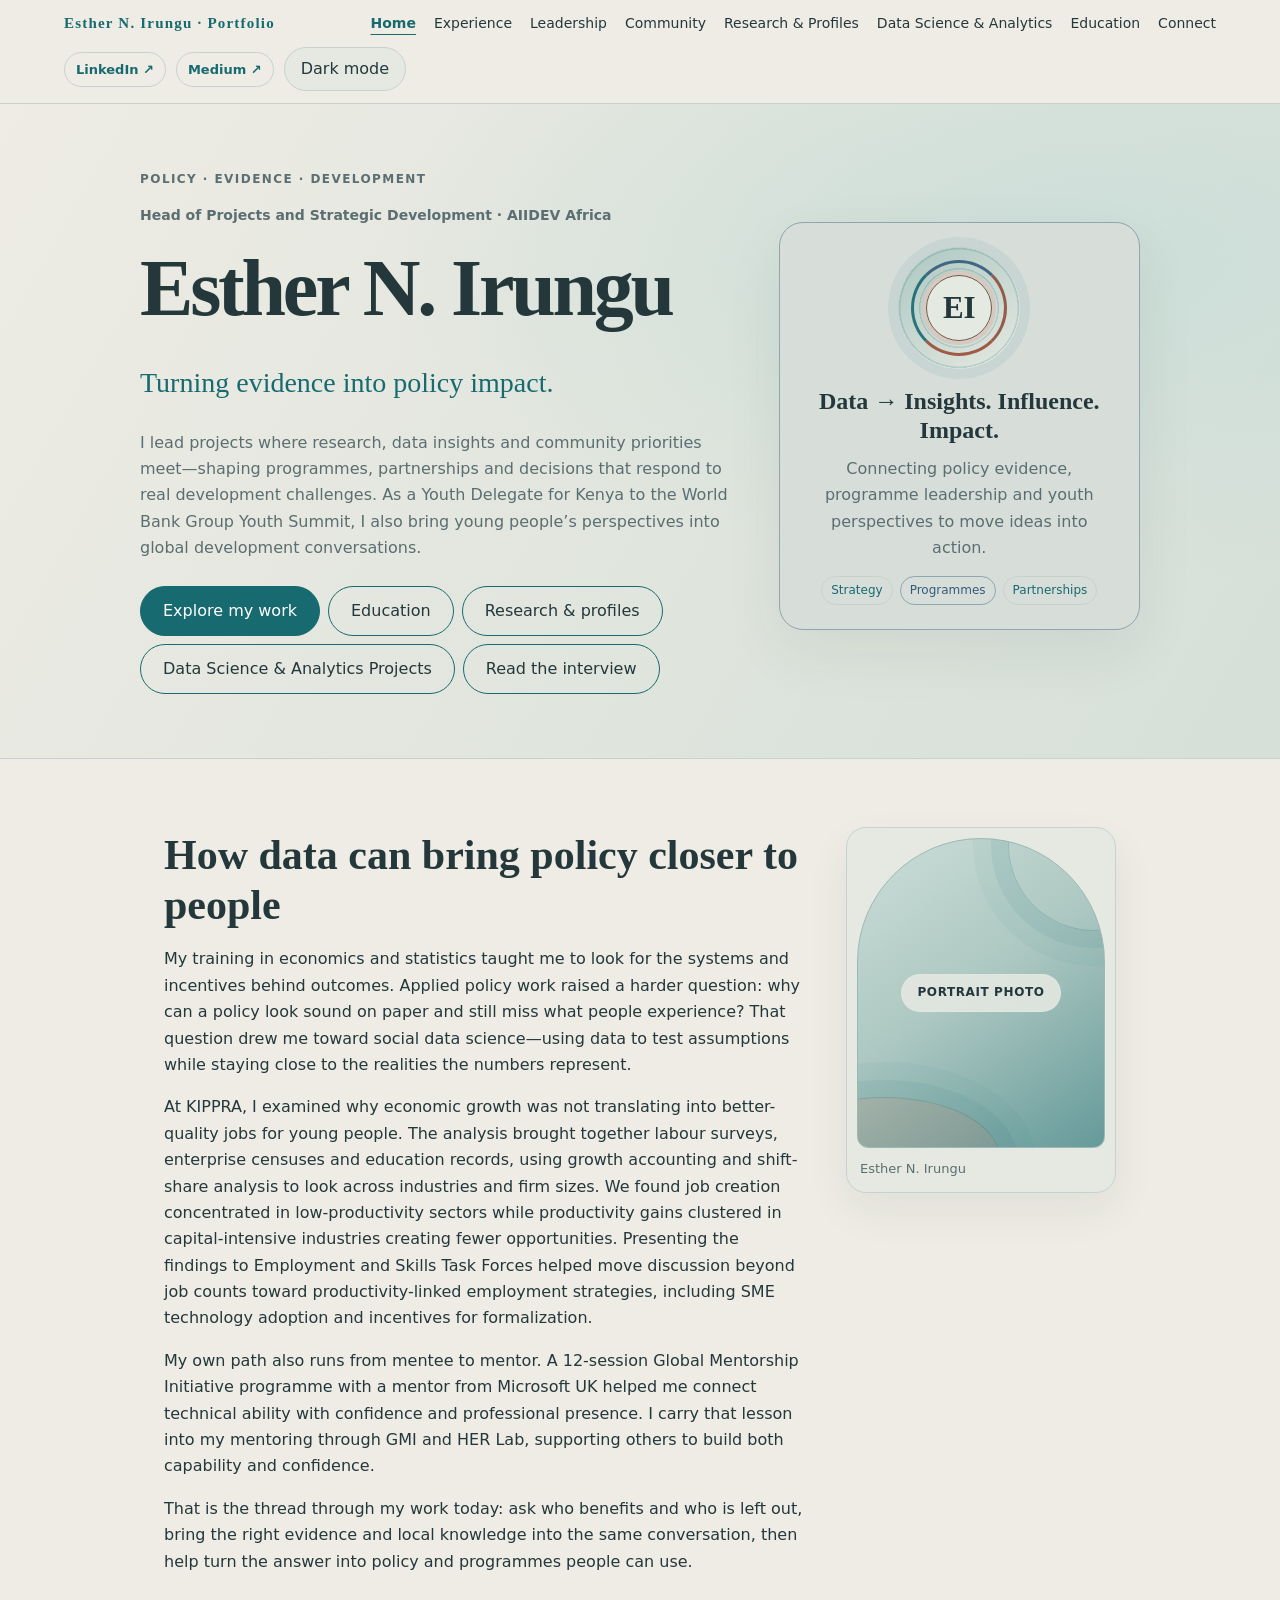
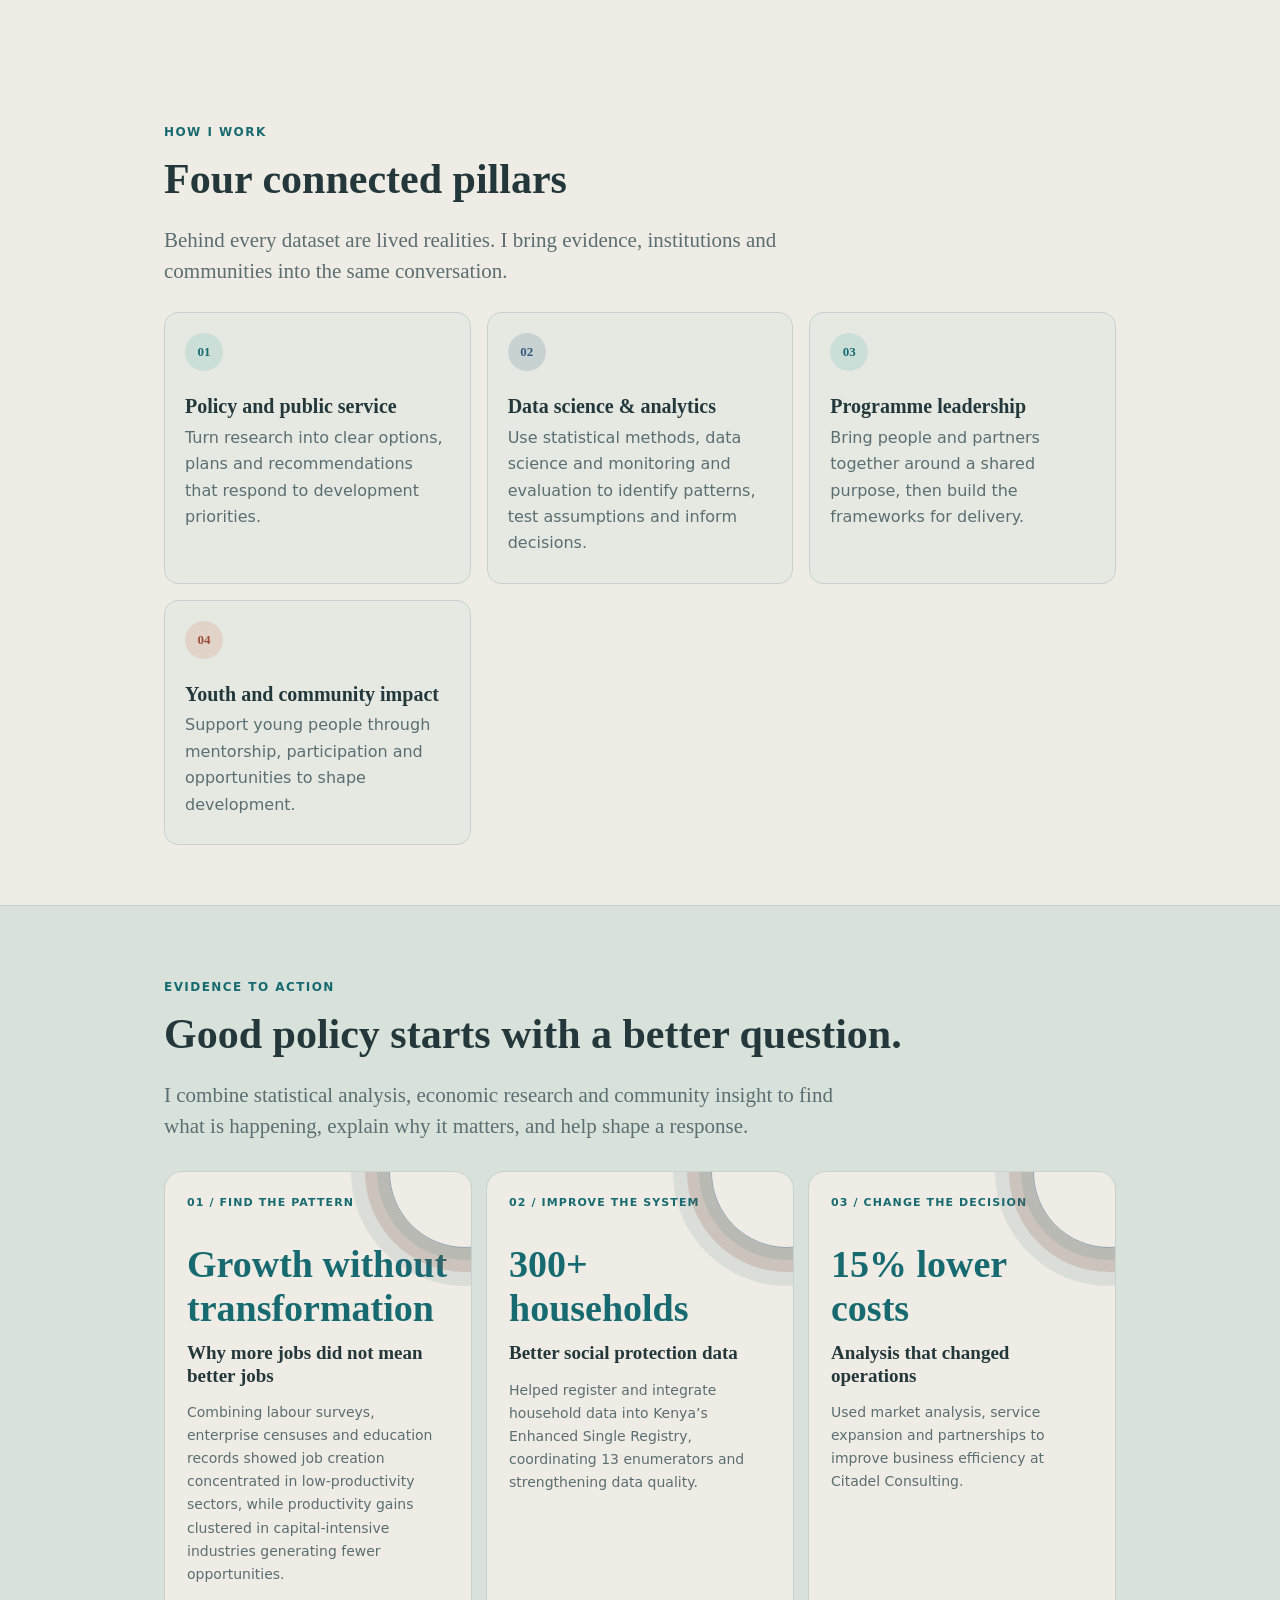
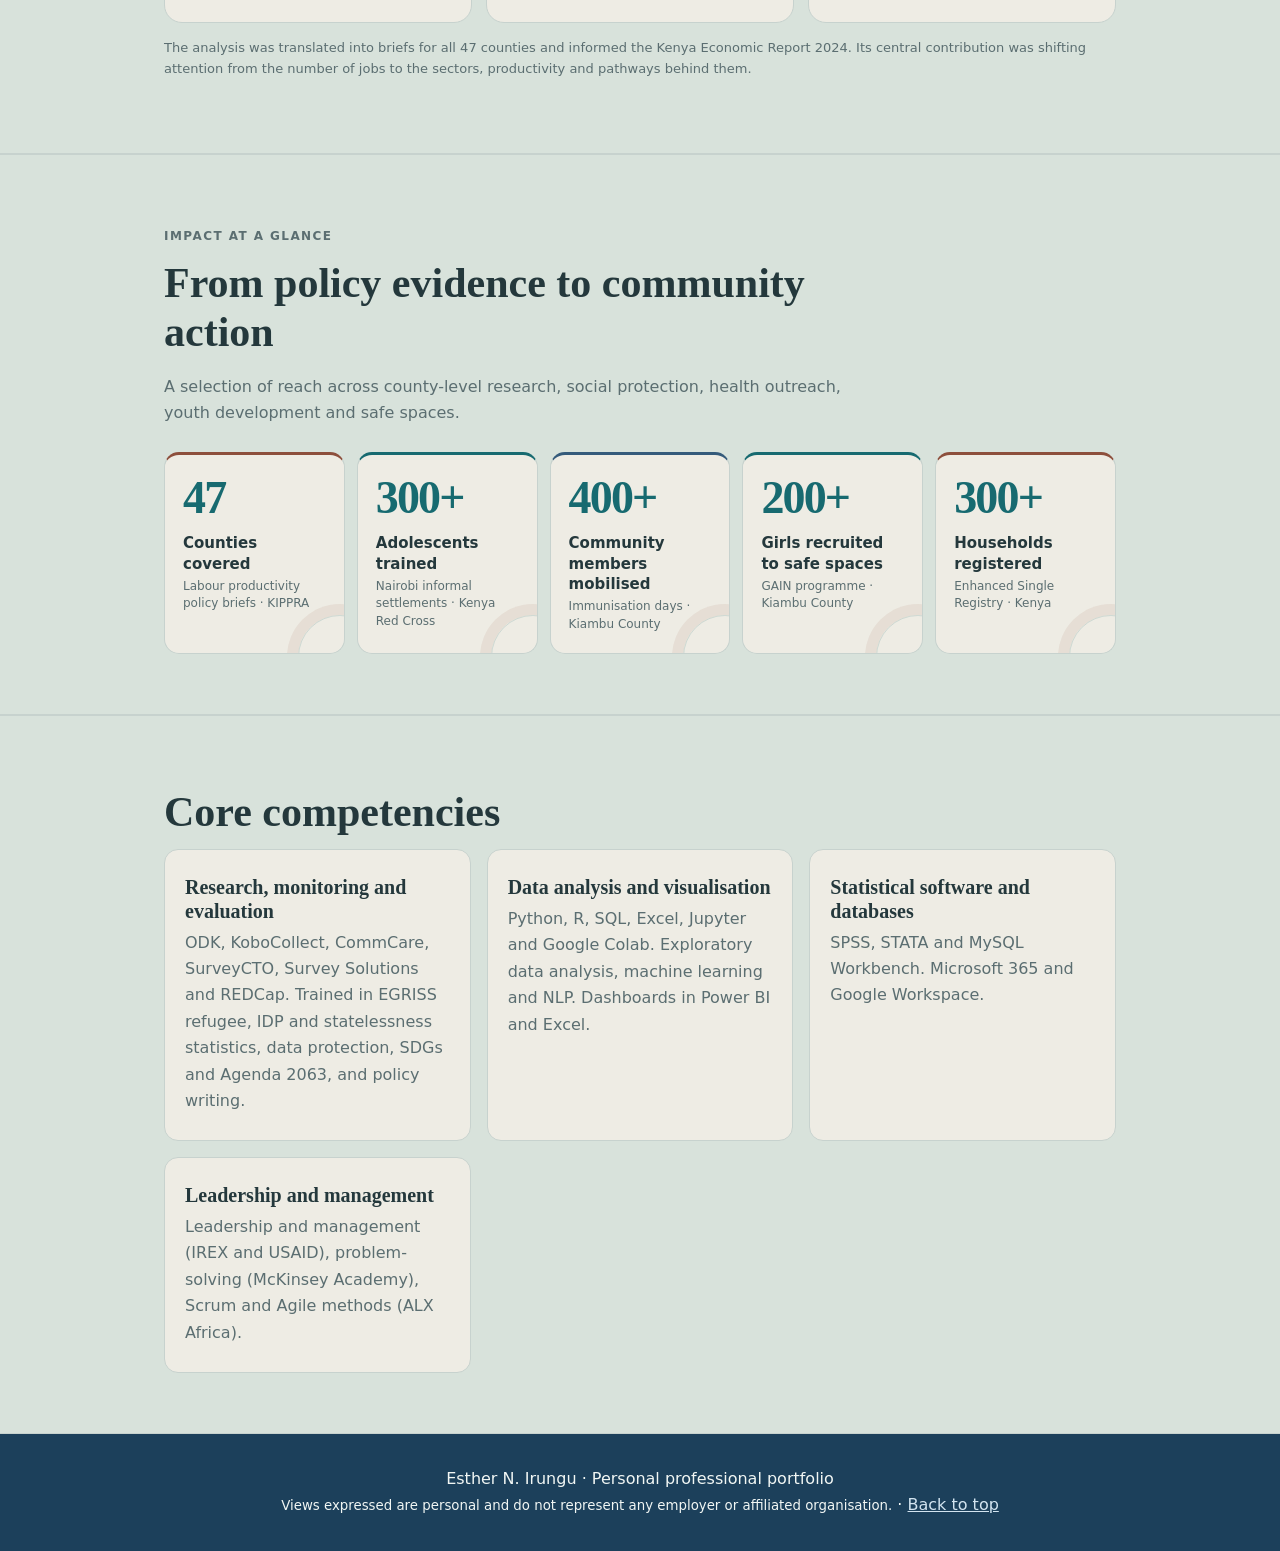
==== commit 6f1a5ca3: "Restore darker palette and color evidence rings" ====
--- a/index.html
+++ b/index.html
@@ -11,7 +11,7 @@
 <meta property="og:description" content="Policy research, data-informed programmes and development partnerships that turn evidence into practical impact.">
 <meta name="theme-color" content="#102a35">
 <style>
-:root{--bg:#f3f1e9;--ink:#24383c;--muted:#5b6e71;--accent:#176a70;--line:#ced9d5;--card:#eaede7;--gold:#8d4f3c;--spark:#355b7b;--glow:#d4e5e1;--soft:#b7d0cb;--pop:#9b4d37;--footer-bg:#1c405b;--footer-ink:#f1f6f4;--footer-link:#d3e4f0}
+:root{--bg:#eeece4;--ink:#24383c;--muted:#5b6e71;--accent:#176a70;--line:#c7d2ce;--card:#e5e9e2;--gold:#8d4f3c;--spark:#355b7b;--glow:#ccded8;--soft:#acc7c1;--pop:#9b4d37;--footer-bg:#1c405b;--footer-ink:#f1f6f4;--footer-link:#d3e4f0}
 body.dark{--bg:#102a35;--ink:#edf4f2;--muted:#b6c9c8;--accent:#75b8b3;--line:#365159;--card:#193942;--gold:#b76a4f;--spark:#91acd3;--glow:#24454d;--soft:#31545a;--pop:#a95740;--footer-bg:#0d192e;--footer-ink:#edf4f2;--footer-link:#c4d3e8}
 *{box-sizing:border-box}html{scroll-behavior:smooth}
 body{margin:0;background:var(--bg);color:var(--ink);font:16px/1.65 system-ui,sans-serif}
@@ -42,7 +42,7 @@
 .meta.kicker{letter-spacing:.12em;text-transform:uppercase;font-size:12px}
 .pillars-intro{max-width:68ch;font:21px/1.45 Georgia,serif;color:var(--muted)}.pillars-grid{margin-top:26px}.pillar-mark{display:inline-grid;place-items:center;width:38px;height:38px;border-radius:50%;background:var(--glow);color:var(--accent);font:700 13px Georgia,serif;margin-bottom:18px}.pillars-grid .card{min-height:190px}
 .pillars-grid .card:nth-child(2) .pillar-mark{background:color-mix(in srgb,var(--spark) 16%,var(--card));color:var(--spark)}.pillars-grid .card:nth-child(4) .pillar-mark{background:color-mix(in srgb,var(--pop) 16%,var(--bg));color:var(--pop)}.impact-tile:nth-child(even){border-top-color:var(--accent)}.impact-tile:nth-child(3){border-top-color:var(--spark)}
-.evidence-wrap{padding-block:64px}.evidence-intro{max-width:66ch;color:var(--muted);font:21px/1.45 Georgia,serif}.evidence-flow{display:grid;grid-template-columns:repeat(3,minmax(0,1fr));gap:14px;margin:30px 0 14px}.evidence-card{position:relative;overflow:hidden;padding:22px;border-radius:18px;border:1px solid var(--line);background:var(--bg)}.evidence-card:after{content:"";position:absolute;width:150px;height:150px;border:1px solid color-mix(in srgb,var(--accent) 22%,transparent);border-radius:50%;right:-70px;top:-76px;box-shadow:0 0 0 18px color-mix(in srgb,var(--accent) 5%,transparent),0 0 0 38px color-mix(in srgb,var(--accent) 4%,transparent)}.evidence-step{display:block;font-size:11px;letter-spacing:.1em;color:var(--accent);font-weight:800;margin-bottom:30px}.evidence-card strong{display:block;font:700 clamp(25px,3vw,38px) Georgia,serif;color:var(--accent);margin-bottom:12px}.evidence-card h3{font-size:19px}.evidence-card p{font-size:14px;color:var(--muted)}.evidence-note{font-size:13px;color:var(--muted)}.scholar-grid{grid-template-columns:repeat(auto-fit,minmax(min(100%,250px),1fr));margin-top:28px}.scholar-card{color:var(--ink);text-decoration:none;transition:transform .2s ease,border-color .2s ease}.scholar-card:hover{transform:translateY(-4px);border-color:var(--accent)}.scholar-card p{color:var(--muted)}.scholar-link{display:inline-block;margin-top:14px;color:var(--accent);font-weight:700}.scholar-card .meta{display:block}
+.evidence-wrap{padding-block:64px}.evidence-intro{max-width:66ch;color:var(--muted);font:21px/1.45 Georgia,serif}.evidence-flow{display:grid;grid-template-columns:repeat(3,minmax(0,1fr));gap:14px;margin:30px 0 14px}.evidence-card{position:relative;overflow:hidden;padding:22px;border-radius:18px;border:1px solid var(--line);background:var(--bg)}.evidence-card:after{content:"";position:absolute;width:150px;height:150px;border:1px solid color-mix(in srgb,var(--spark) 48%,transparent);border-radius:50%;right:-70px;top:-76px;box-shadow:0 0 0 12px color-mix(in srgb,var(--accent) 10%,transparent),0 0 0 24px color-mix(in srgb,var(--gold) 18%,transparent),0 0 0 38px color-mix(in srgb,var(--spark) 10%,transparent)}.evidence-step{display:block;font-size:11px;letter-spacing:.1em;color:var(--accent);font-weight:800;margin-bottom:30px}.evidence-card strong{display:block;font:700 clamp(25px,3vw,38px) Georgia,serif;color:var(--accent);margin-bottom:12px}.evidence-card h3{font-size:19px}.evidence-card p{font-size:14px;color:var(--muted)}.evidence-note{font-size:13px;color:var(--muted)}.scholar-grid{grid-template-columns:repeat(auto-fit,minmax(min(100%,250px),1fr));margin-top:28px}.scholar-card{color:var(--ink);text-decoration:none;transition:transform .2s ease,border-color .2s ease}.scholar-card:hover{transform:translateY(-4px);border-color:var(--accent)}.scholar-card p{color:var(--muted)}.scholar-link{display:inline-block;margin-top:14px;color:var(--accent);font-weight:700}.scholar-card .meta{display:block}
 @media(max-width:760px){.evidence-flow{grid-template-columns:1fr}}
 .impact-wrap{padding-block:52px 60px}.impact-heading{max-width:760px}.impact-heading p{max-width:68ch;color:var(--muted)}.impact-grid{display:grid;grid-template-columns:repeat(auto-fit,minmax(165px,1fr));gap:12px;margin-top:26px}.impact-tile{position:relative;overflow:hidden;min-height:164px;padding:20px 18px;border:1px solid var(--line);border-top:3px solid var(--gold);border-radius:15px;background:var(--bg)}.impact-tile strong{display:block;color:var(--accent);font:700 clamp(34px,4vw,46px)/1 Georgia,serif;letter-spacing:-.04em}.impact-tile h3{font:650 15px/1.35 system-ui,sans-serif;margin:12px 0 4px}.impact-tile p{font-size:12px;line-height:1.45;color:var(--muted);margin:0}.impact-tile:after{content:"";position:absolute;width:82px;height:82px;border:1px solid color-mix(in srgb,var(--accent) 15%,transparent);border-radius:50%;right:-38px;bottom:-46px;box-shadow:0 0 0 11px color-mix(in srgb,var(--gold) 9%,transparent)}
 .project-intro{max-width:70ch;color:var(--muted);font:21px/1.45 Georgia,serif}.project-shelf{margin-top:28px}.project-shelf .card{min-height:200px;display:flex;flex-direction:column;justify-content:space-between}.project-card{color:var(--ink);text-decoration:none;transition:transform .18s ease,border-color .18s ease}.project-card:hover{transform:translateY(-4px);border-color:var(--accent)}.project-open{display:block;margin-top:18px;color:var(--accent);font-size:13px;font-weight:750}.project-tag{display:inline-block;margin:4px 5px 0 0;padding:4px 10px;border:1px solid var(--line);border-radius:999px;color:var(--accent);font-size:12px;font-weight:700}.project-status{margin-top:24px;padding:22px;border:1px dashed color-mix(in srgb,var(--accent) 45%,var(--line));border-radius:18px;background:color-mix(in srgb,var(--glow) 45%,var(--bg))}
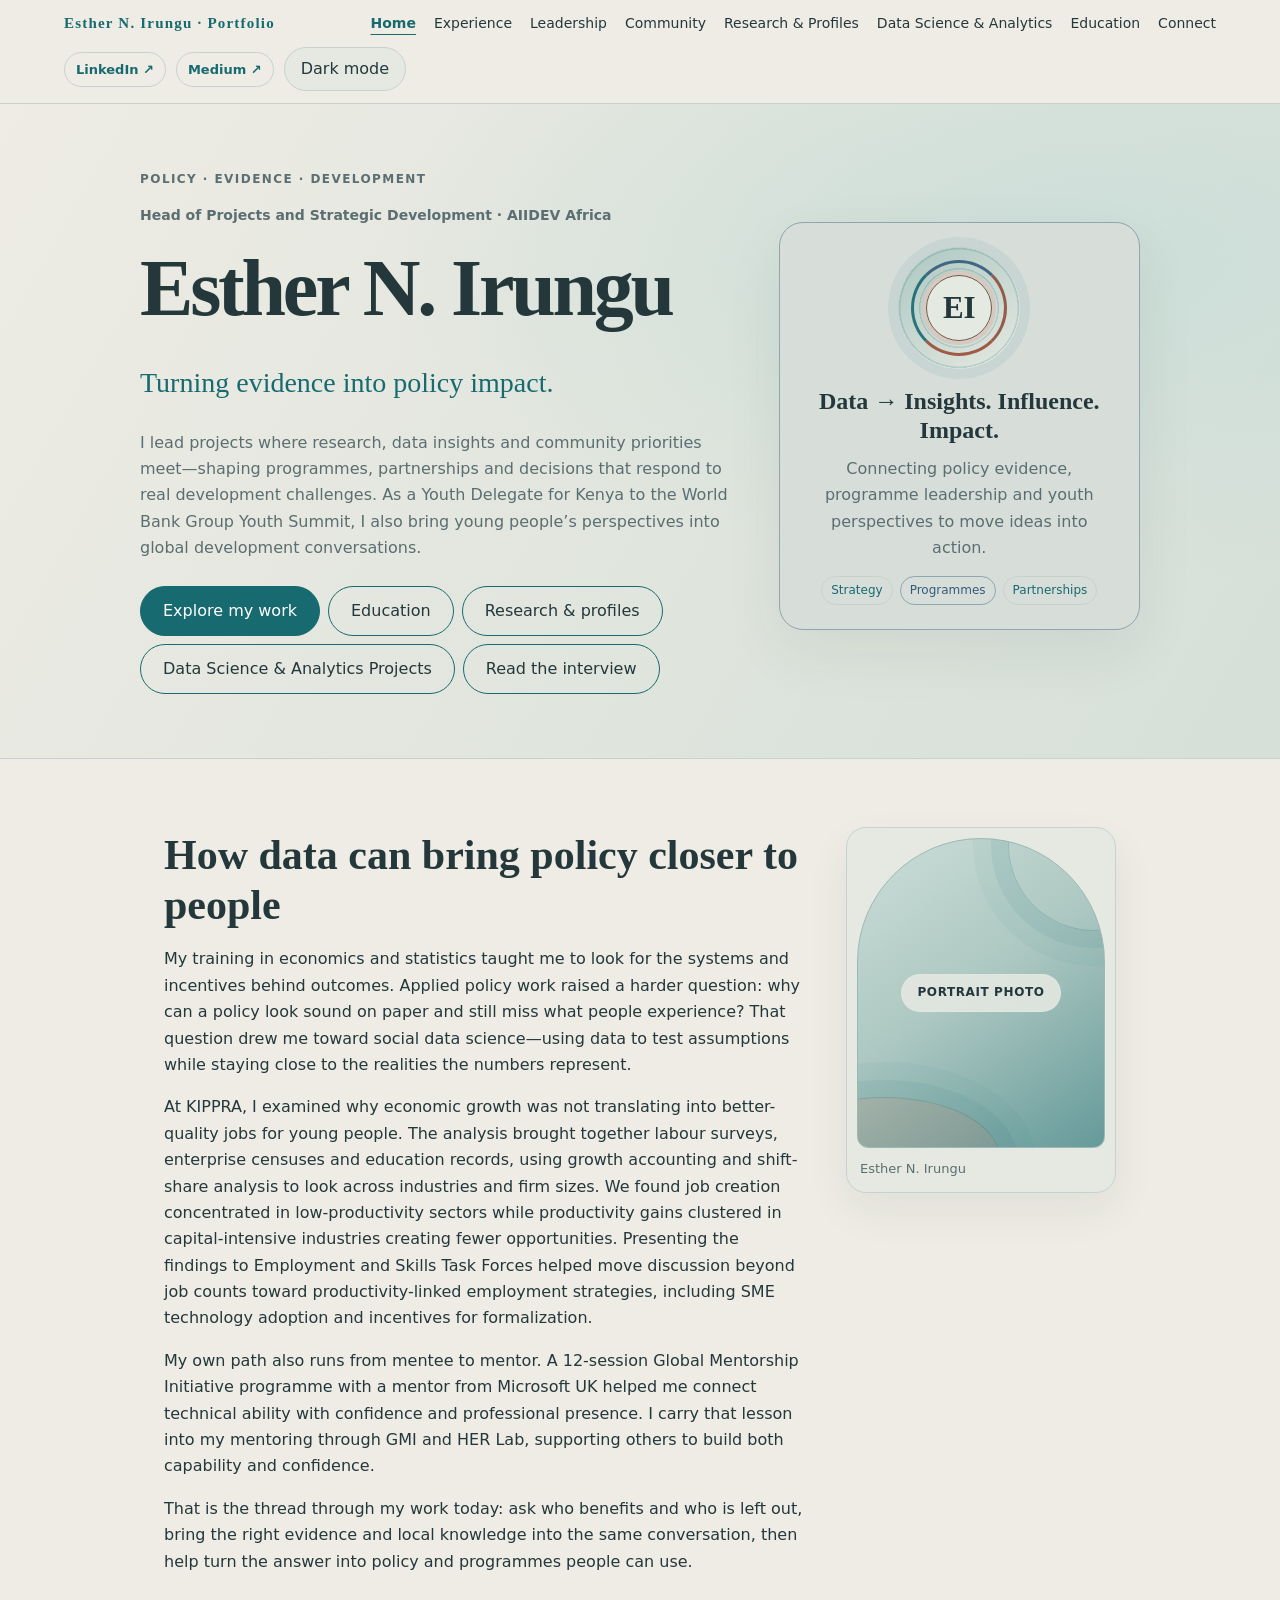
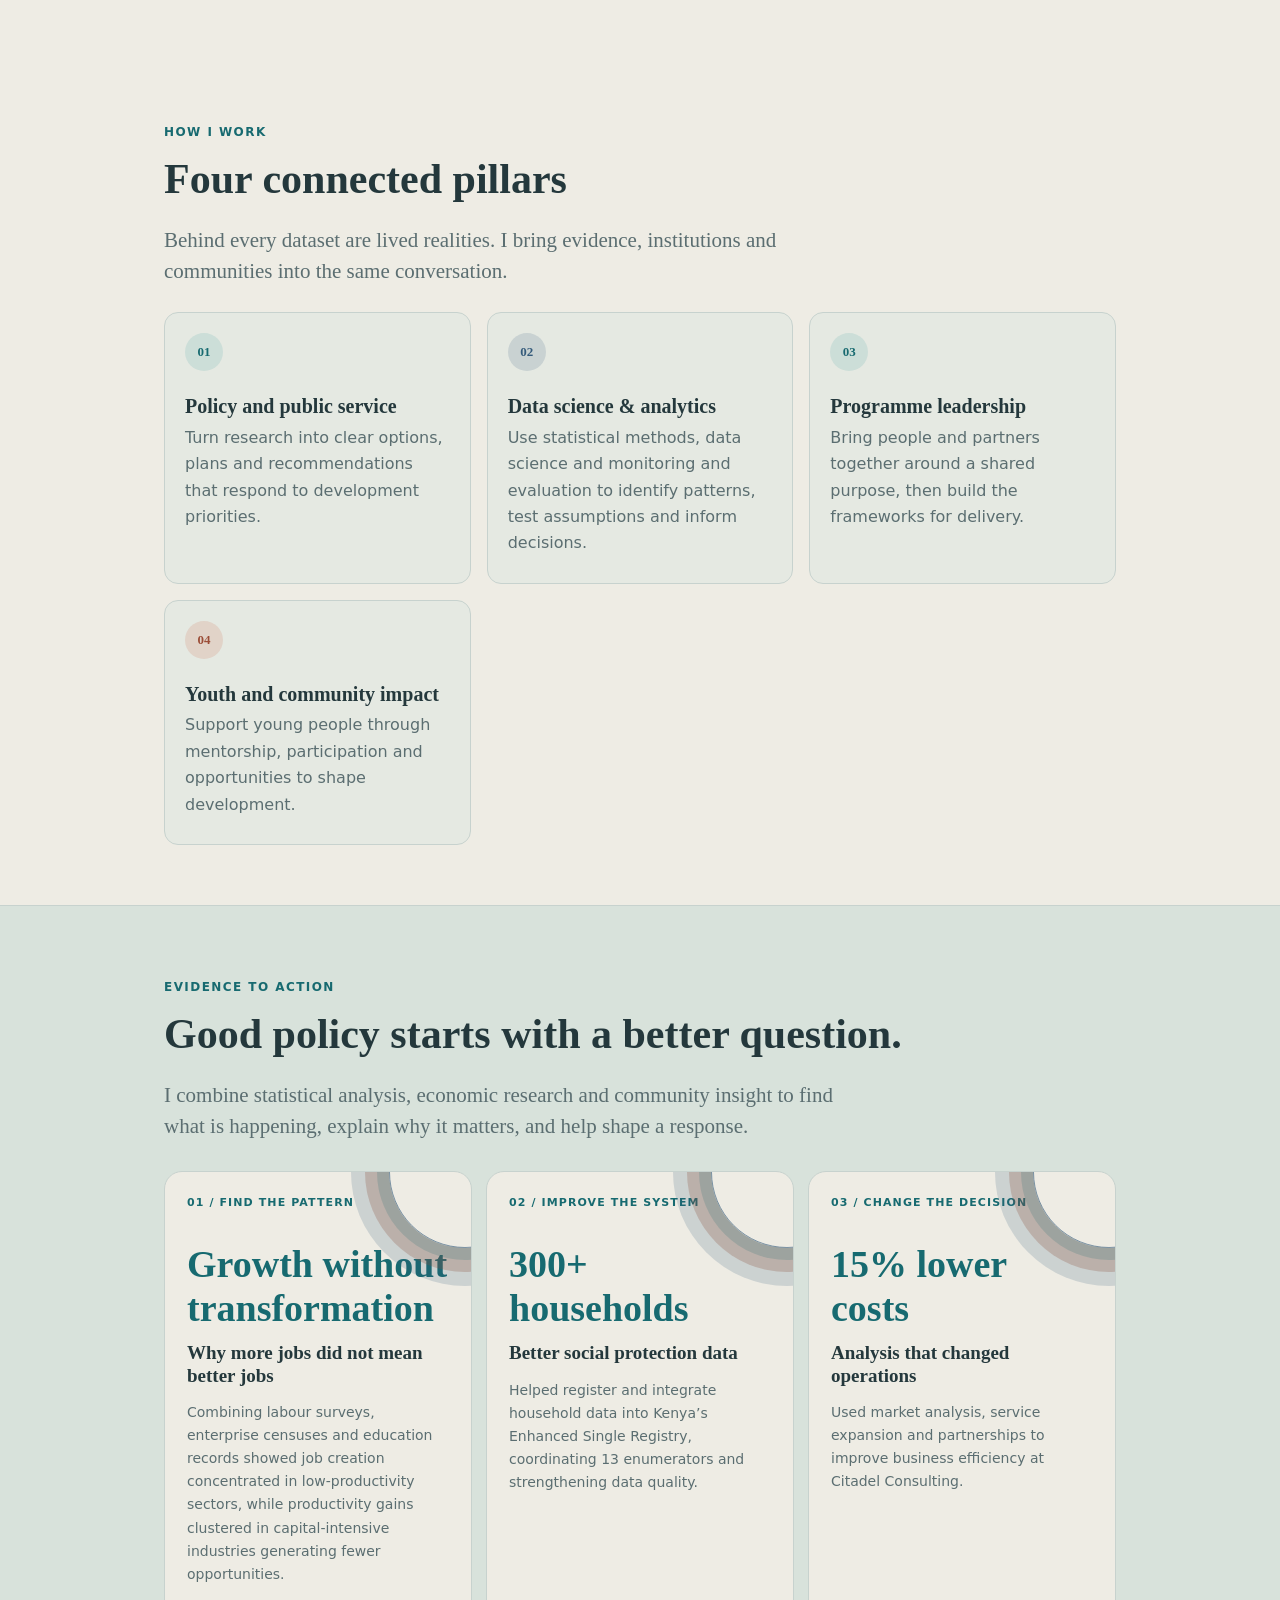
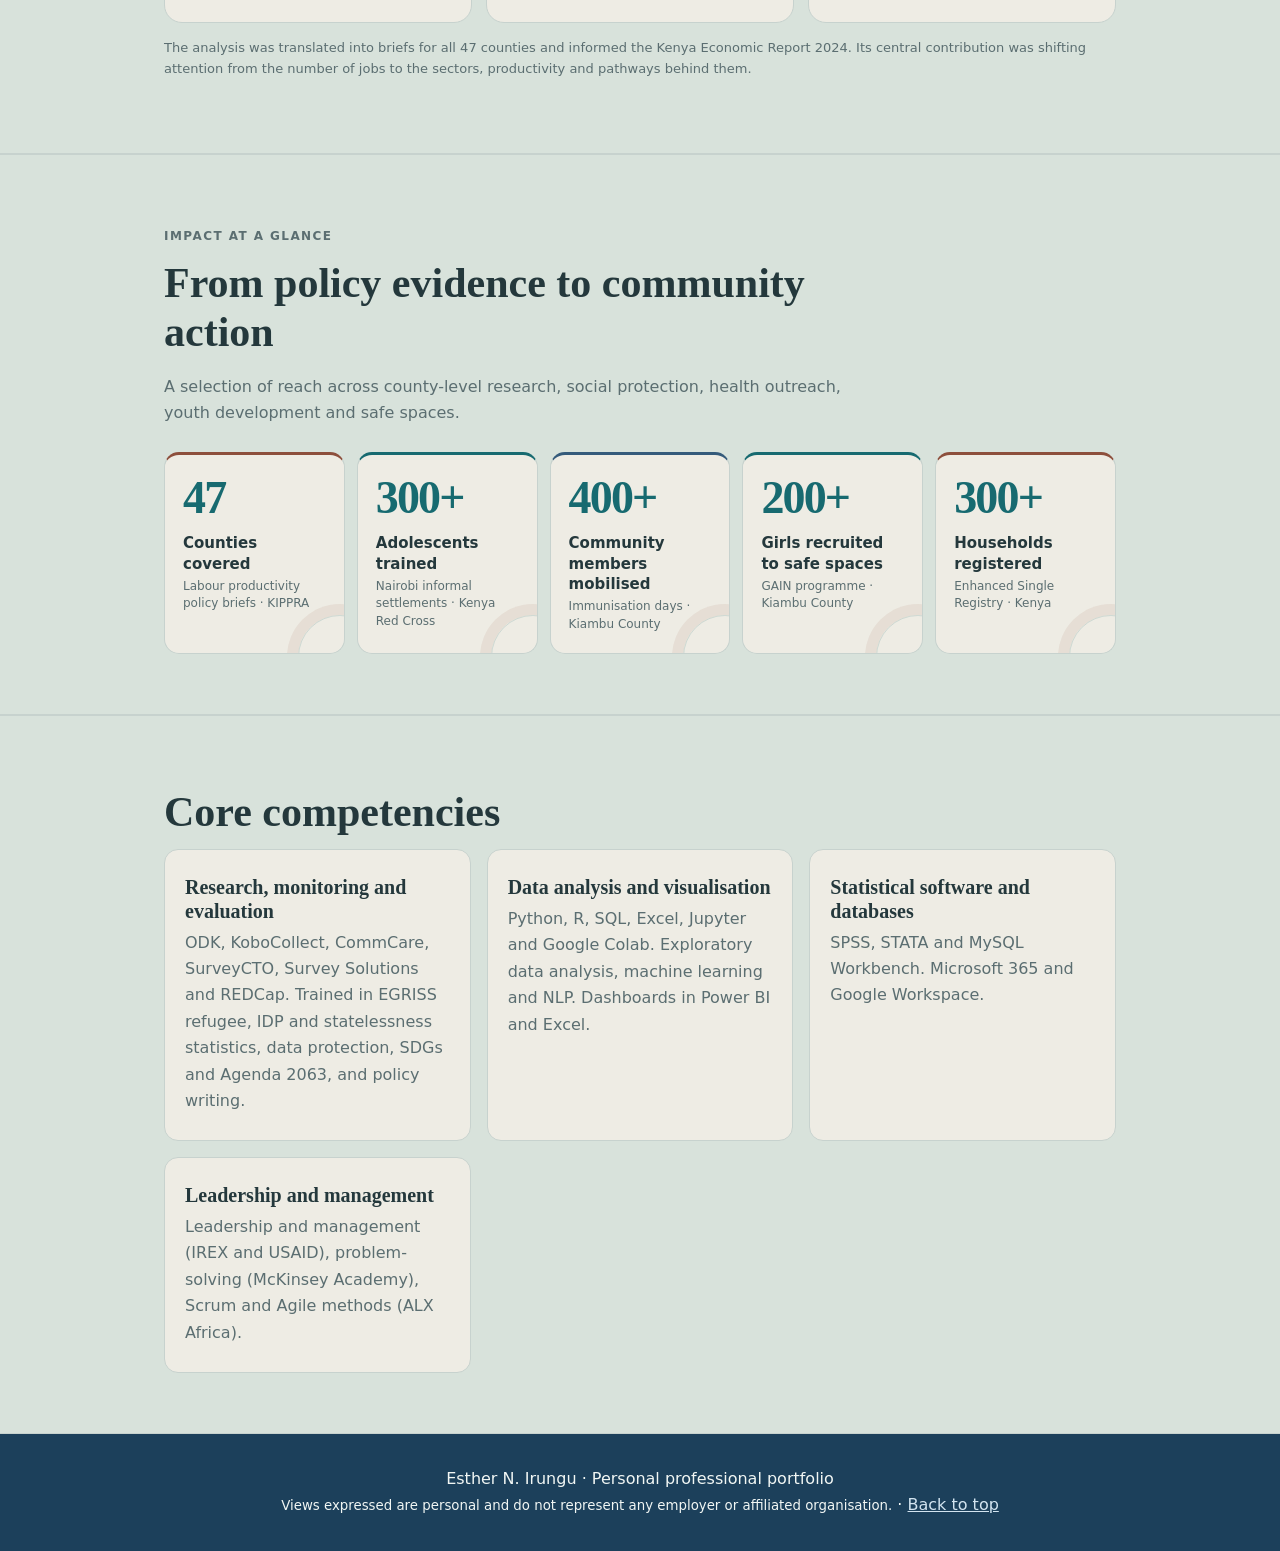
==== commit a7489c19: "Strengthen evidence card ring colors" ====
--- a/index.html
+++ b/index.html
@@ -42,7 +42,7 @@
 .meta.kicker{letter-spacing:.12em;text-transform:uppercase;font-size:12px}
 .pillars-intro{max-width:68ch;font:21px/1.45 Georgia,serif;color:var(--muted)}.pillars-grid{margin-top:26px}.pillar-mark{display:inline-grid;place-items:center;width:38px;height:38px;border-radius:50%;background:var(--glow);color:var(--accent);font:700 13px Georgia,serif;margin-bottom:18px}.pillars-grid .card{min-height:190px}
 .pillars-grid .card:nth-child(2) .pillar-mark{background:color-mix(in srgb,var(--spark) 16%,var(--card));color:var(--spark)}.pillars-grid .card:nth-child(4) .pillar-mark{background:color-mix(in srgb,var(--pop) 16%,var(--bg));color:var(--pop)}.impact-tile:nth-child(even){border-top-color:var(--accent)}.impact-tile:nth-child(3){border-top-color:var(--spark)}
-.evidence-wrap{padding-block:64px}.evidence-intro{max-width:66ch;color:var(--muted);font:21px/1.45 Georgia,serif}.evidence-flow{display:grid;grid-template-columns:repeat(3,minmax(0,1fr));gap:14px;margin:30px 0 14px}.evidence-card{position:relative;overflow:hidden;padding:22px;border-radius:18px;border:1px solid var(--line);background:var(--bg)}.evidence-card:after{content:"";position:absolute;width:150px;height:150px;border:1px solid color-mix(in srgb,var(--spark) 48%,transparent);border-radius:50%;right:-70px;top:-76px;box-shadow:0 0 0 12px color-mix(in srgb,var(--accent) 10%,transparent),0 0 0 24px color-mix(in srgb,var(--gold) 18%,transparent),0 0 0 38px color-mix(in srgb,var(--spark) 10%,transparent)}.evidence-step{display:block;font-size:11px;letter-spacing:.1em;color:var(--accent);font-weight:800;margin-bottom:30px}.evidence-card strong{display:block;font:700 clamp(25px,3vw,38px) Georgia,serif;color:var(--accent);margin-bottom:12px}.evidence-card h3{font-size:19px}.evidence-card p{font-size:14px;color:var(--muted)}.evidence-note{font-size:13px;color:var(--muted)}.scholar-grid{grid-template-columns:repeat(auto-fit,minmax(min(100%,250px),1fr));margin-top:28px}.scholar-card{color:var(--ink);text-decoration:none;transition:transform .2s ease,border-color .2s ease}.scholar-card:hover{transform:translateY(-4px);border-color:var(--accent)}.scholar-card p{color:var(--muted)}.scholar-link{display:inline-block;margin-top:14px;color:var(--accent);font-weight:700}.scholar-card .meta{display:block}
+.evidence-wrap{padding-block:64px}.evidence-intro{max-width:66ch;color:var(--muted);font:21px/1.45 Georgia,serif}.evidence-flow{display:grid;grid-template-columns:repeat(3,minmax(0,1fr));gap:14px;margin:30px 0 14px}.evidence-card{position:relative;overflow:hidden;padding:22px;border-radius:18px;border:1px solid var(--line);background:var(--bg)}.evidence-card:after{content:"";position:absolute;width:150px;height:150px;border:1px solid color-mix(in srgb,var(--spark) 62%,transparent);border-radius:50%;right:-70px;top:-76px;box-shadow:0 0 0 12px color-mix(in srgb,var(--accent) 18%,transparent),0 0 0 24px color-mix(in srgb,var(--gold) 26%,transparent),0 0 0 38px color-mix(in srgb,var(--spark) 18%,transparent)}.evidence-step{display:block;font-size:11px;letter-spacing:.1em;color:var(--accent);font-weight:800;margin-bottom:30px}.evidence-card strong{display:block;font:700 clamp(25px,3vw,38px) Georgia,serif;color:var(--accent);margin-bottom:12px}.evidence-card h3{font-size:19px}.evidence-card p{font-size:14px;color:var(--muted)}.evidence-note{font-size:13px;color:var(--muted)}.scholar-grid{grid-template-columns:repeat(auto-fit,minmax(min(100%,250px),1fr));margin-top:28px}.scholar-card{color:var(--ink);text-decoration:none;transition:transform .2s ease,border-color .2s ease}.scholar-card:hover{transform:translateY(-4px);border-color:var(--accent)}.scholar-card p{color:var(--muted)}.scholar-link{display:inline-block;margin-top:14px;color:var(--accent);font-weight:700}.scholar-card .meta{display:block}
 @media(max-width:760px){.evidence-flow{grid-template-columns:1fr}}
 .impact-wrap{padding-block:52px 60px}.impact-heading{max-width:760px}.impact-heading p{max-width:68ch;color:var(--muted)}.impact-grid{display:grid;grid-template-columns:repeat(auto-fit,minmax(165px,1fr));gap:12px;margin-top:26px}.impact-tile{position:relative;overflow:hidden;min-height:164px;padding:20px 18px;border:1px solid var(--line);border-top:3px solid var(--gold);border-radius:15px;background:var(--bg)}.impact-tile strong{display:block;color:var(--accent);font:700 clamp(34px,4vw,46px)/1 Georgia,serif;letter-spacing:-.04em}.impact-tile h3{font:650 15px/1.35 system-ui,sans-serif;margin:12px 0 4px}.impact-tile p{font-size:12px;line-height:1.45;color:var(--muted);margin:0}.impact-tile:after{content:"";position:absolute;width:82px;height:82px;border:1px solid color-mix(in srgb,var(--accent) 15%,transparent);border-radius:50%;right:-38px;bottom:-46px;box-shadow:0 0 0 11px color-mix(in srgb,var(--gold) 9%,transparent)}
 .project-intro{max-width:70ch;color:var(--muted);font:21px/1.45 Georgia,serif}.project-shelf{margin-top:28px}.project-shelf .card{min-height:200px;display:flex;flex-direction:column;justify-content:space-between}.project-card{color:var(--ink);text-decoration:none;transition:transform .18s ease,border-color .18s ease}.project-card:hover{transform:translateY(-4px);border-color:var(--accent)}.project-open{display:block;margin-top:18px;color:var(--accent);font-size:13px;font-weight:750}.project-tag{display:inline-block;margin:4px 5px 0 0;padding:4px 10px;border:1px solid var(--line);border-radius:999px;color:var(--accent);font-size:12px;font-weight:700}.project-status{margin-top:24px;padding:22px;border:1px dashed color-mix(in srgb,var(--accent) 45%,var(--line));border-radius:18px;background:color-mix(in srgb,var(--glow) 45%,var(--bg))}
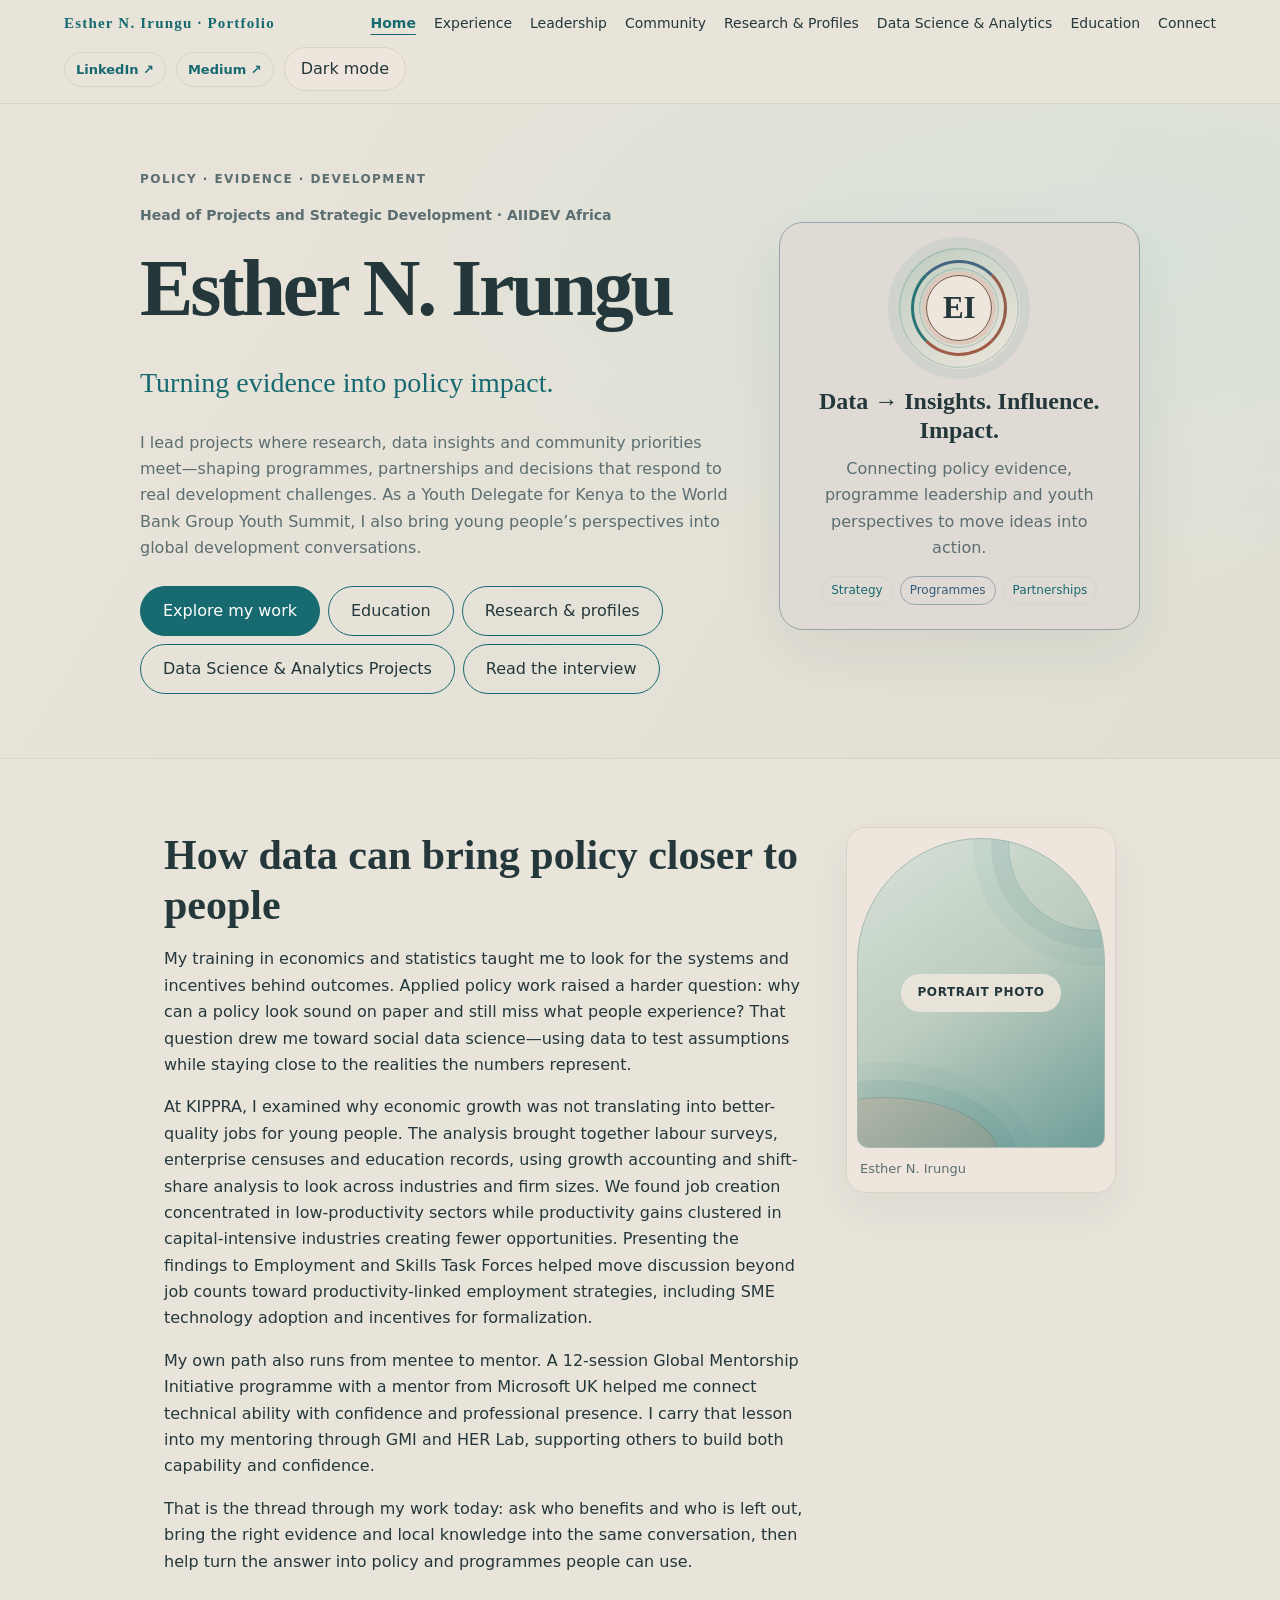
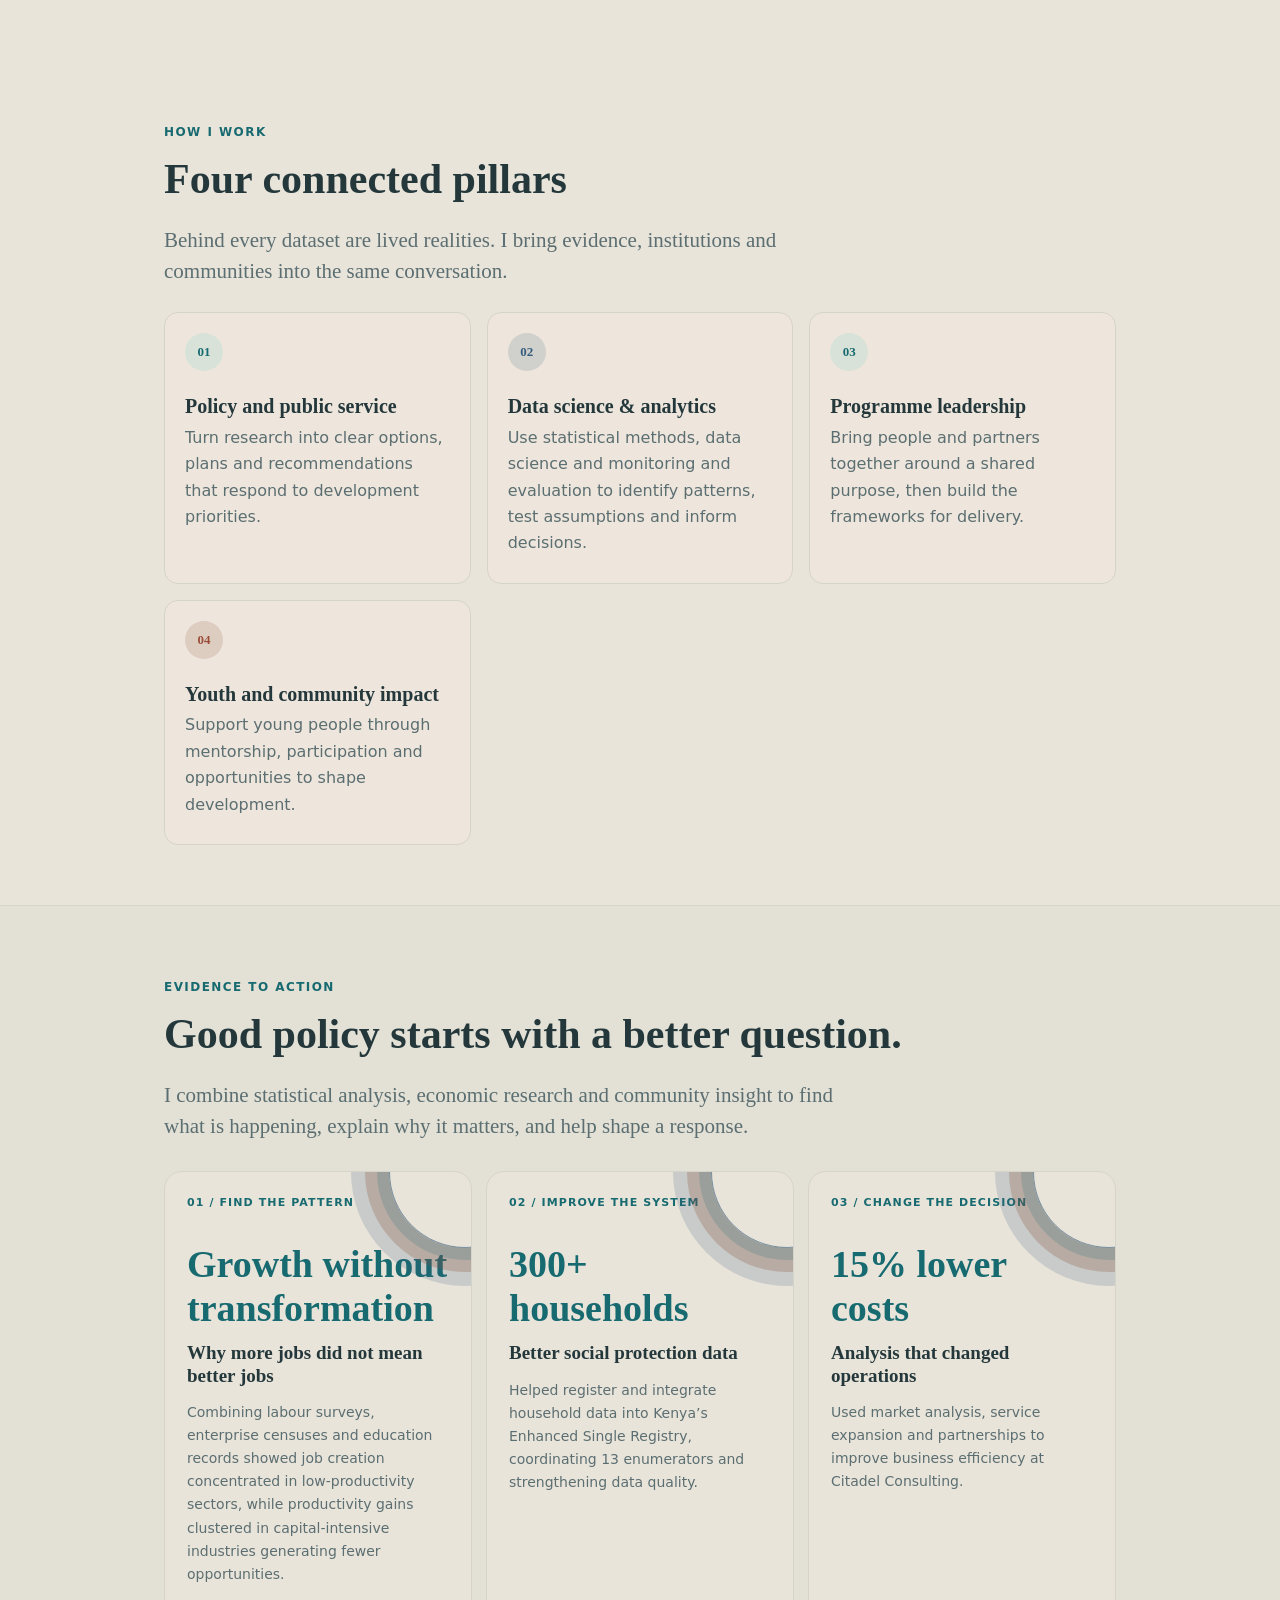
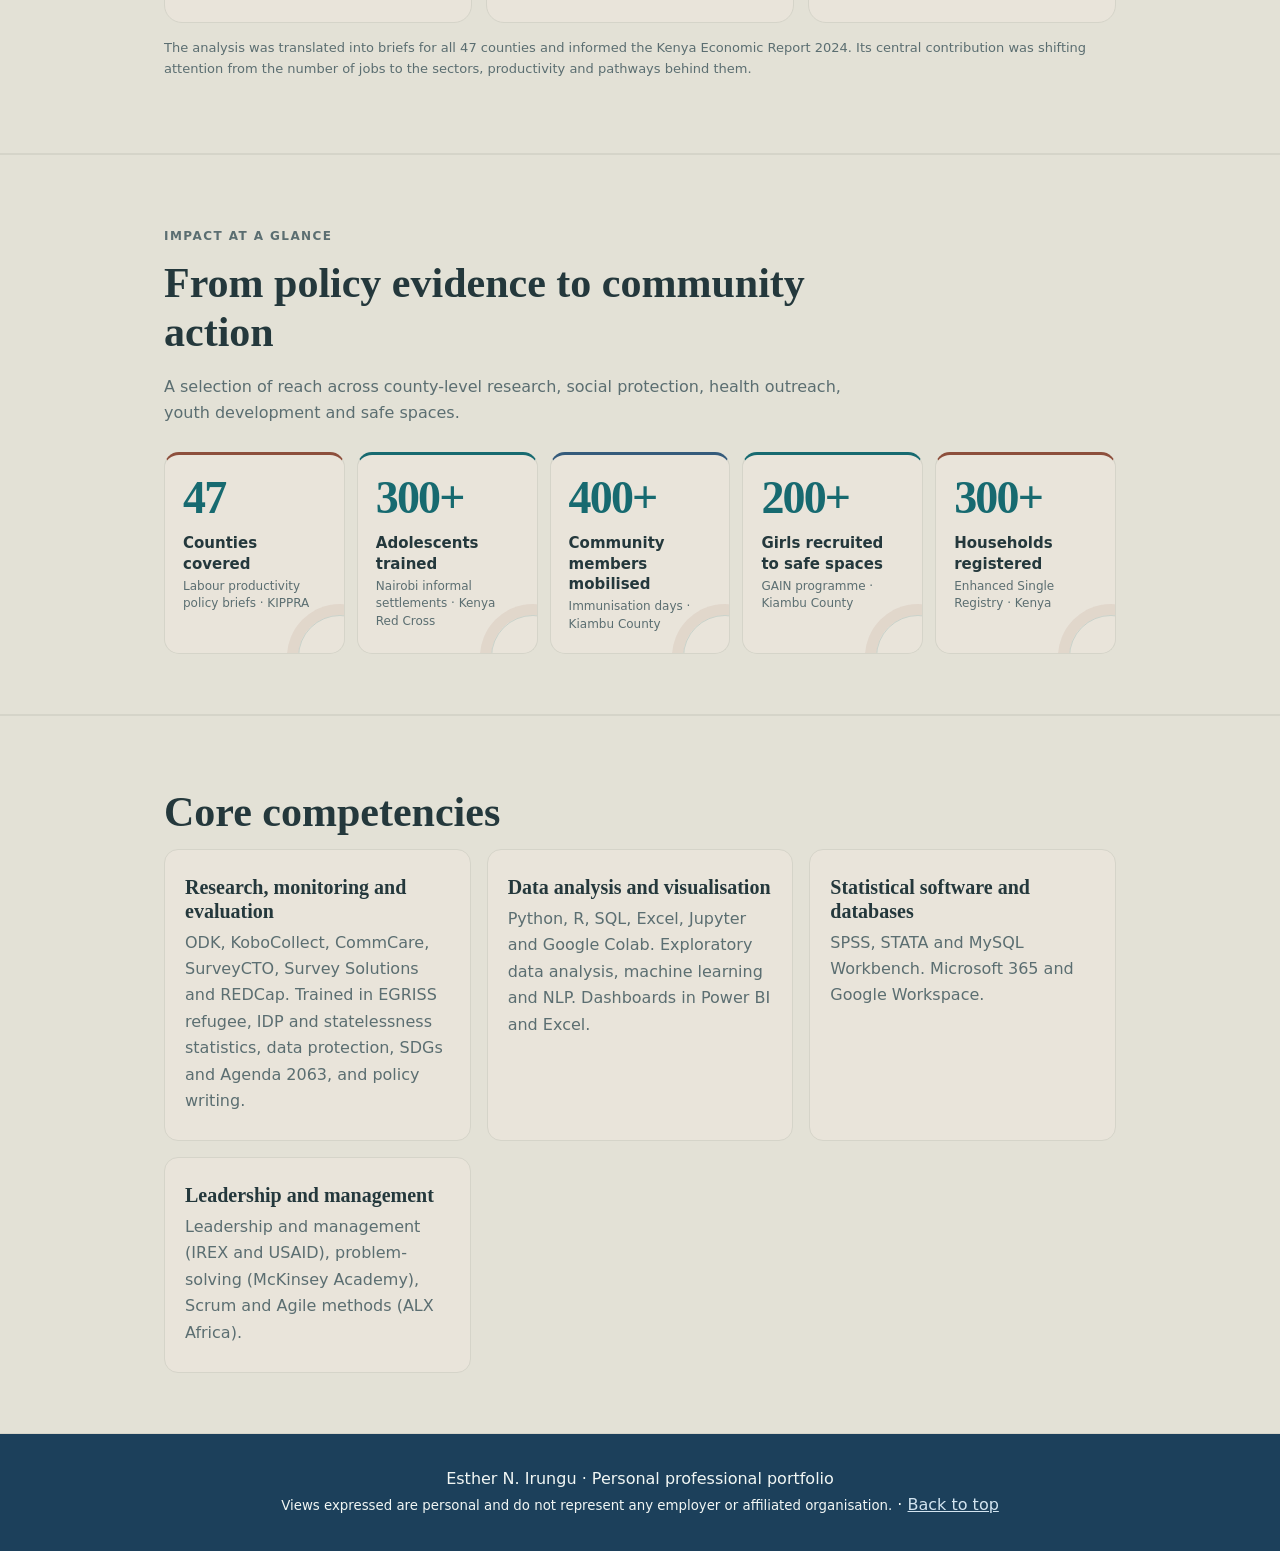
==== commit 32523821: "Match preferred dove and sage palette" ====
--- a/index.html
+++ b/index.html
@@ -11,7 +11,7 @@
 <meta property="og:description" content="Policy research, data-informed programmes and development partnerships that turn evidence into practical impact.">
 <meta name="theme-color" content="#102a35">
 <style>
-:root{--bg:#eeece4;--ink:#24383c;--muted:#5b6e71;--accent:#176a70;--line:#c7d2ce;--card:#e5e9e2;--gold:#8d4f3c;--spark:#355b7b;--glow:#ccded8;--soft:#acc7c1;--pop:#9b4d37;--footer-bg:#1c405b;--footer-ink:#f1f6f4;--footer-link:#d3e4f0}
+:root{--bg:#e9e4da;--ink:#24383c;--muted:#5b6e71;--accent:#176a70;--line:#d5d4c9;--card:#eee6dc;--gold:#8d4f3c;--spark:#355b7b;--glow:#d8e2d9;--soft:#bdcdbf;--pop:#9b4d37;--footer-bg:#1c405b;--footer-ink:#f1f6f4;--footer-link:#d3e4f0}
 body.dark{--bg:#102a35;--ink:#edf4f2;--muted:#b6c9c8;--accent:#75b8b3;--line:#365159;--card:#193942;--gold:#b76a4f;--spark:#91acd3;--glow:#24454d;--soft:#31545a;--pop:#a95740;--footer-bg:#0d192e;--footer-ink:#edf4f2;--footer-link:#c4d3e8}
 *{box-sizing:border-box}html{scroll-behavior:smooth}
 body{margin:0;background:var(--bg);color:var(--ink);font:16px/1.65 system-ui,sans-serif}
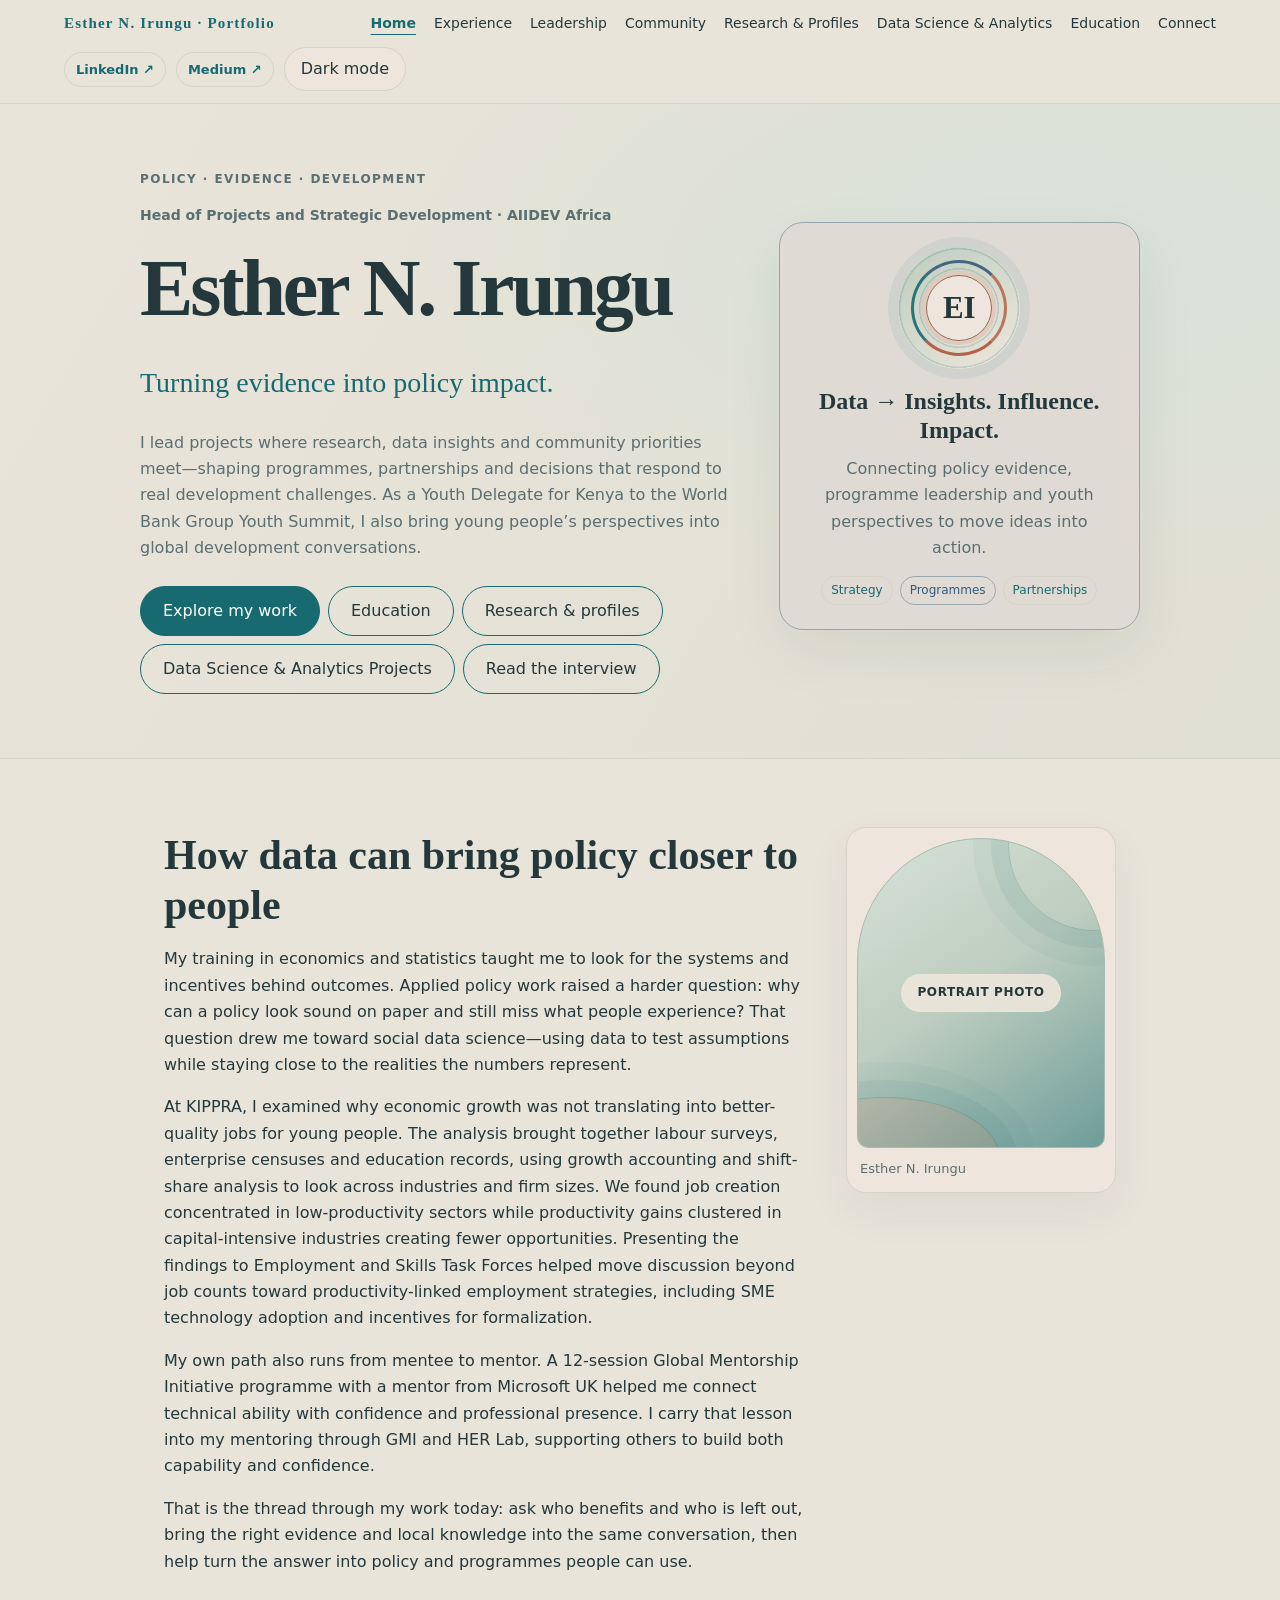
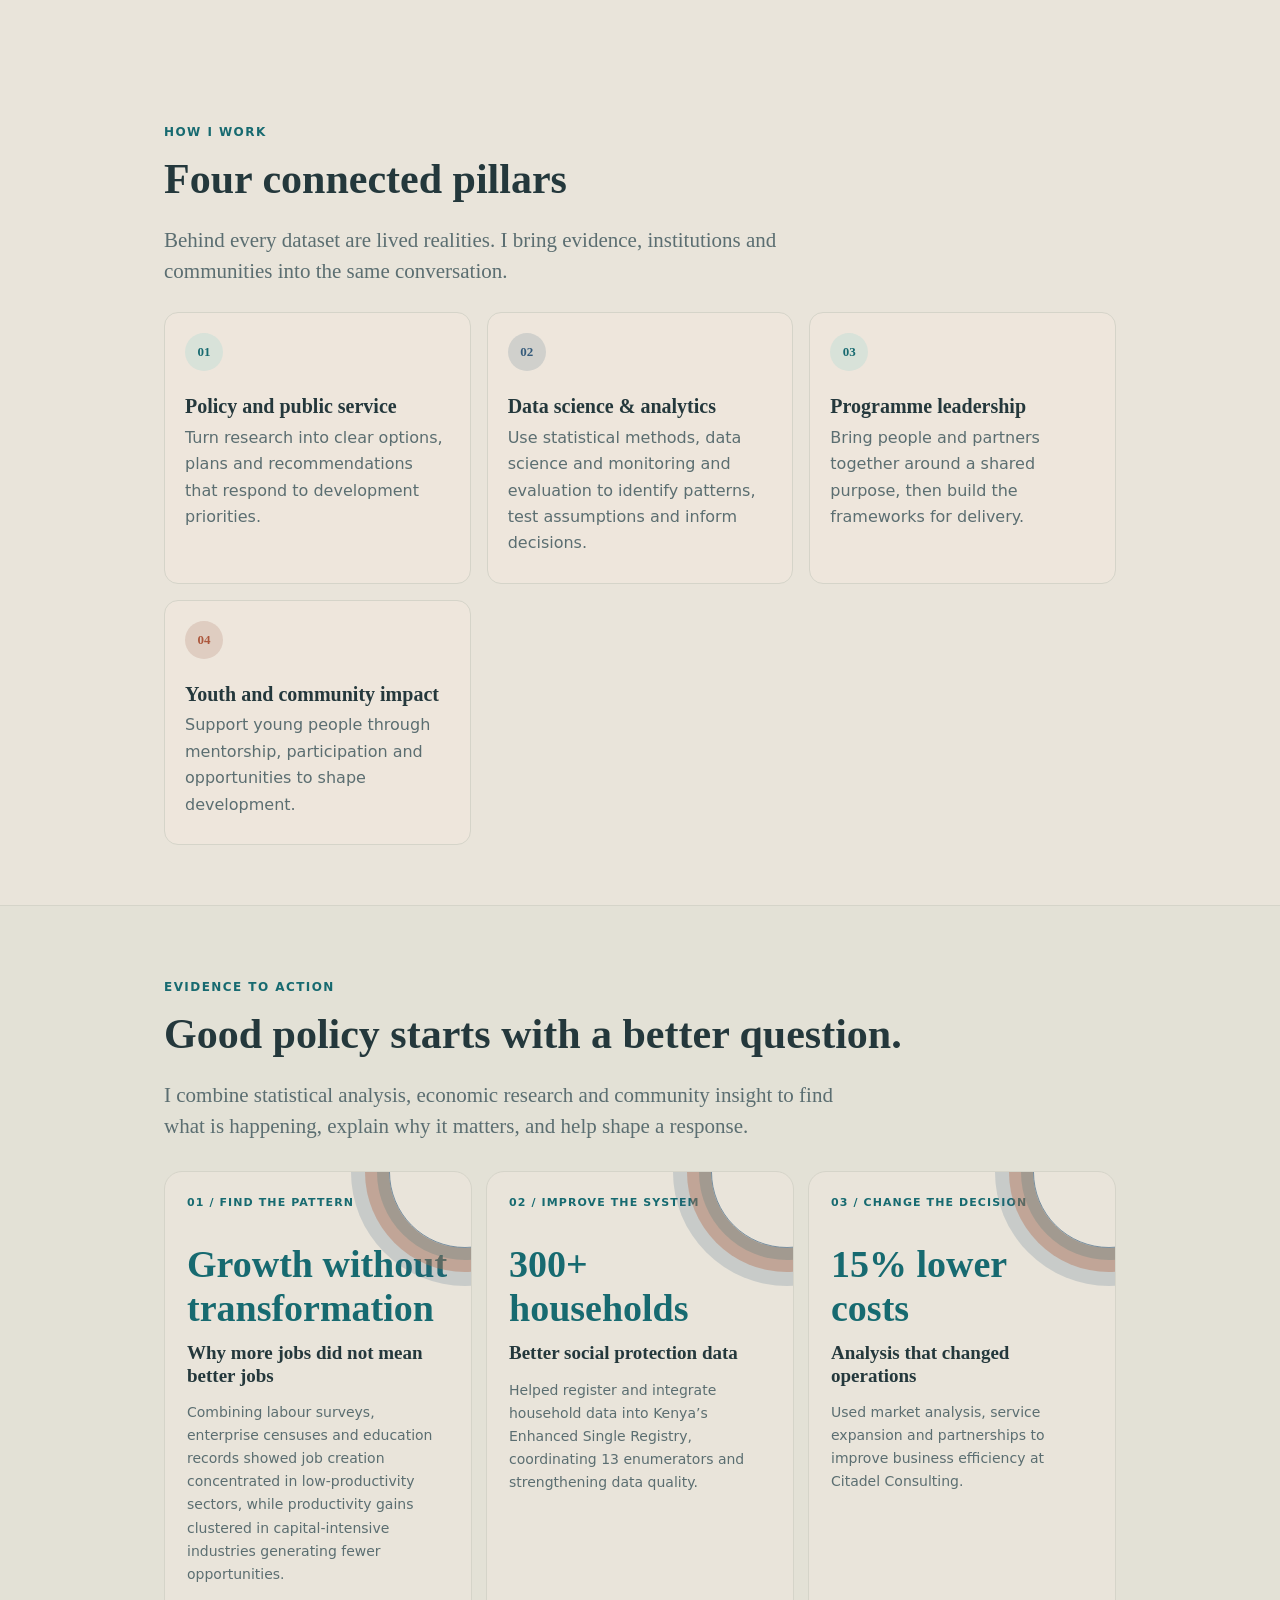
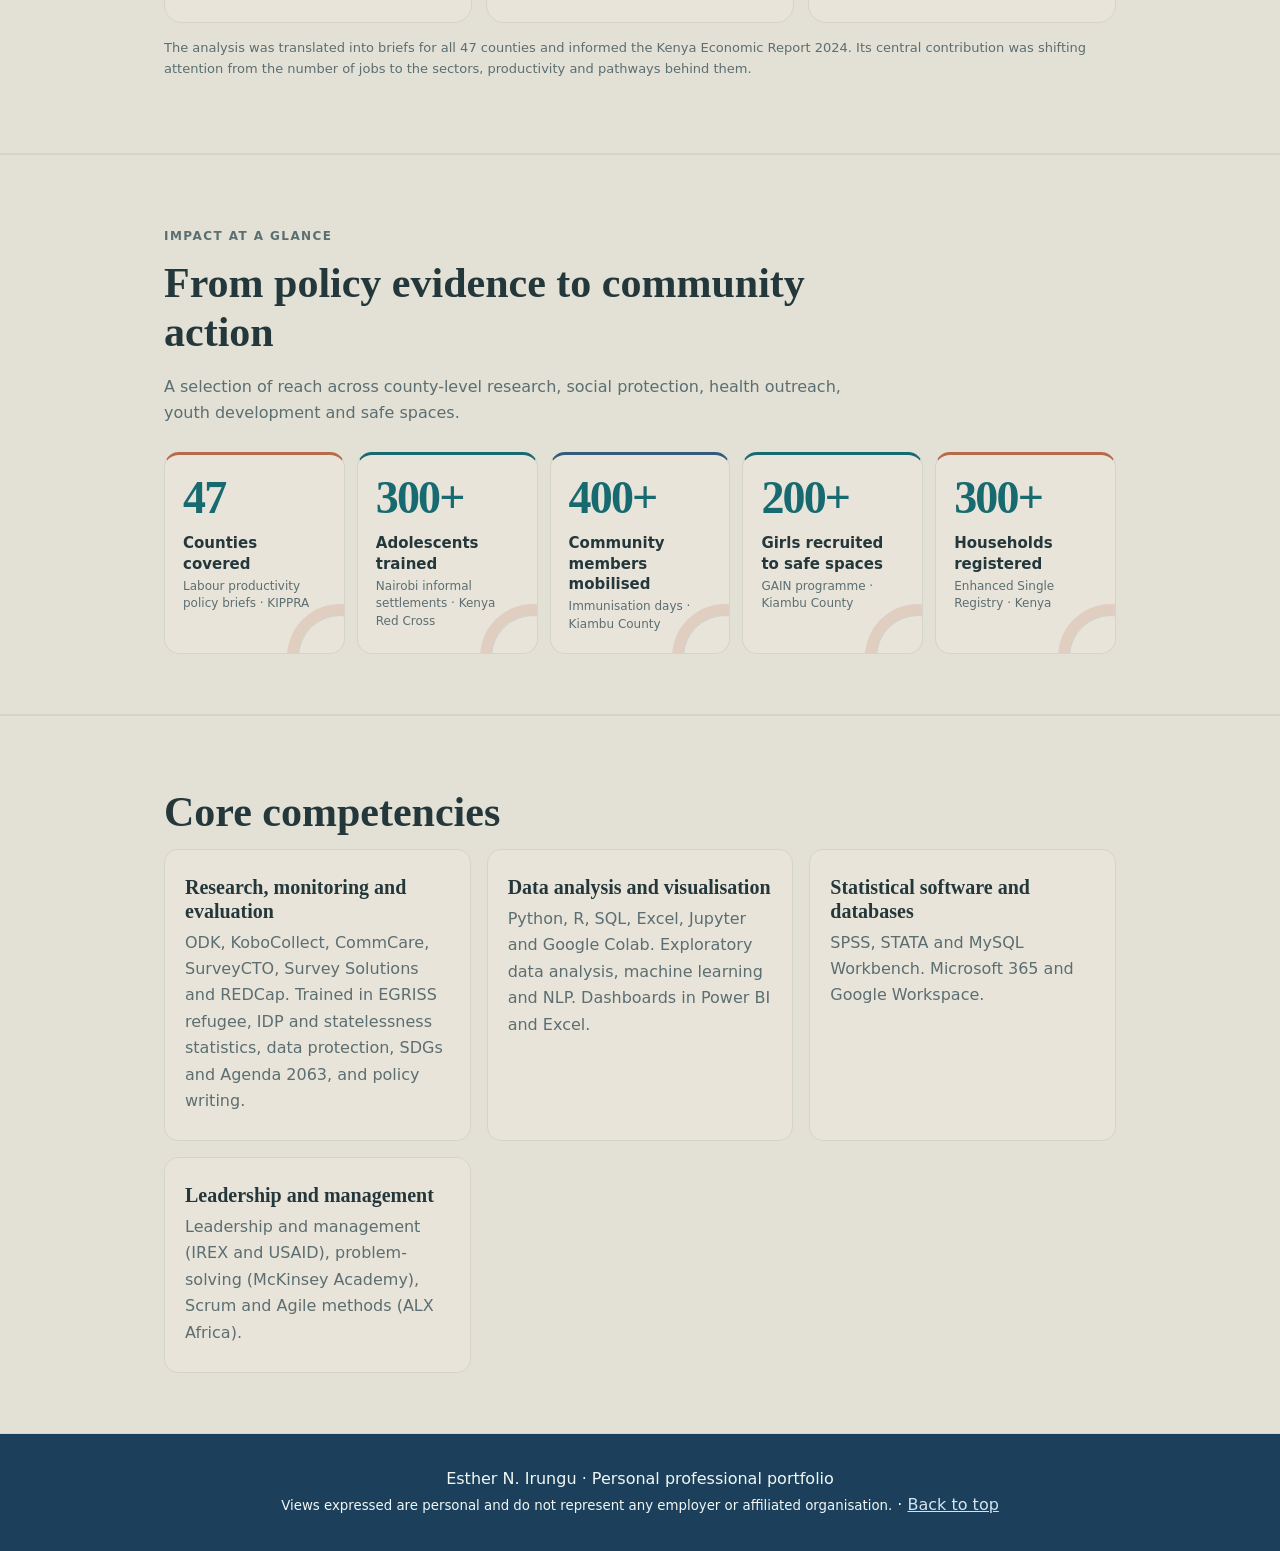
==== commit 5a0bdbf3: "Restore rich clay accents" ====
--- a/index.html
+++ b/index.html
@@ -11,8 +11,8 @@
 <meta property="og:description" content="Policy research, data-informed programmes and development partnerships that turn evidence into practical impact.">
 <meta name="theme-color" content="#102a35">
 <style>
-:root{--bg:#e9e4da;--ink:#24383c;--muted:#5b6e71;--accent:#176a70;--line:#d5d4c9;--card:#eee6dc;--gold:#8d4f3c;--spark:#355b7b;--glow:#d8e2d9;--soft:#bdcdbf;--pop:#9b4d37;--footer-bg:#1c405b;--footer-ink:#f1f6f4;--footer-link:#d3e4f0}
-body.dark{--bg:#102a35;--ink:#edf4f2;--muted:#b6c9c8;--accent:#75b8b3;--line:#365159;--card:#193942;--gold:#b76a4f;--spark:#91acd3;--glow:#24454d;--soft:#31545a;--pop:#a95740;--footer-bg:#0d192e;--footer-ink:#edf4f2;--footer-link:#c4d3e8}
+:root{--bg:#e9e4da;--ink:#24383c;--muted:#5b6e71;--accent:#176a70;--line:#d5d4c9;--card:#eee6dc;--gold:#b66b4d;--spark:#355b7b;--glow:#d8e2d9;--soft:#bdcdbf;--pop:#ac573c;--footer-bg:#1c405b;--footer-ink:#f1f6f4;--footer-link:#d3e4f0}
+body.dark{--bg:#102a35;--ink:#edf4f2;--muted:#b6c9c8;--accent:#75b8b3;--line:#365159;--card:#193942;--gold:#cf896a;--spark:#91acd3;--glow:#24454d;--soft:#31545a;--pop:#c16a4c;--footer-bg:#0d192e;--footer-ink:#edf4f2;--footer-link:#c4d3e8}
 *{box-sizing:border-box}html{scroll-behavior:smooth}
 body{margin:0;background:var(--bg);color:var(--ink);font:16px/1.65 system-ui,sans-serif}
 a{color:var(--accent)}
@@ -42,9 +42,9 @@
 .meta.kicker{letter-spacing:.12em;text-transform:uppercase;font-size:12px}
 .pillars-intro{max-width:68ch;font:21px/1.45 Georgia,serif;color:var(--muted)}.pillars-grid{margin-top:26px}.pillar-mark{display:inline-grid;place-items:center;width:38px;height:38px;border-radius:50%;background:var(--glow);color:var(--accent);font:700 13px Georgia,serif;margin-bottom:18px}.pillars-grid .card{min-height:190px}
 .pillars-grid .card:nth-child(2) .pillar-mark{background:color-mix(in srgb,var(--spark) 16%,var(--card));color:var(--spark)}.pillars-grid .card:nth-child(4) .pillar-mark{background:color-mix(in srgb,var(--pop) 16%,var(--bg));color:var(--pop)}.impact-tile:nth-child(even){border-top-color:var(--accent)}.impact-tile:nth-child(3){border-top-color:var(--spark)}
-.evidence-wrap{padding-block:64px}.evidence-intro{max-width:66ch;color:var(--muted);font:21px/1.45 Georgia,serif}.evidence-flow{display:grid;grid-template-columns:repeat(3,minmax(0,1fr));gap:14px;margin:30px 0 14px}.evidence-card{position:relative;overflow:hidden;padding:22px;border-radius:18px;border:1px solid var(--line);background:var(--bg)}.evidence-card:after{content:"";position:absolute;width:150px;height:150px;border:1px solid color-mix(in srgb,var(--spark) 62%,transparent);border-radius:50%;right:-70px;top:-76px;box-shadow:0 0 0 12px color-mix(in srgb,var(--accent) 18%,transparent),0 0 0 24px color-mix(in srgb,var(--gold) 26%,transparent),0 0 0 38px color-mix(in srgb,var(--spark) 18%,transparent)}.evidence-step{display:block;font-size:11px;letter-spacing:.1em;color:var(--accent);font-weight:800;margin-bottom:30px}.evidence-card strong{display:block;font:700 clamp(25px,3vw,38px) Georgia,serif;color:var(--accent);margin-bottom:12px}.evidence-card h3{font-size:19px}.evidence-card p{font-size:14px;color:var(--muted)}.evidence-note{font-size:13px;color:var(--muted)}.scholar-grid{grid-template-columns:repeat(auto-fit,minmax(min(100%,250px),1fr));margin-top:28px}.scholar-card{color:var(--ink);text-decoration:none;transition:transform .2s ease,border-color .2s ease}.scholar-card:hover{transform:translateY(-4px);border-color:var(--accent)}.scholar-card p{color:var(--muted)}.scholar-link{display:inline-block;margin-top:14px;color:var(--accent);font-weight:700}.scholar-card .meta{display:block}
+.evidence-wrap{padding-block:64px}.evidence-intro{max-width:66ch;color:var(--muted);font:21px/1.45 Georgia,serif}.evidence-flow{display:grid;grid-template-columns:repeat(3,minmax(0,1fr));gap:14px;margin:30px 0 14px}.evidence-card{position:relative;overflow:hidden;padding:22px;border-radius:18px;border:1px solid var(--line);background:var(--bg)}.evidence-card:after{content:"";position:absolute;width:150px;height:150px;border:1px solid color-mix(in srgb,var(--spark) 62%,transparent);border-radius:50%;right:-70px;top:-76px;box-shadow:0 0 0 12px color-mix(in srgb,var(--accent) 18%,transparent),0 0 0 24px color-mix(in srgb,var(--gold) 40%,transparent),0 0 0 38px color-mix(in srgb,var(--spark) 18%,transparent)}.evidence-step{display:block;font-size:11px;letter-spacing:.1em;color:var(--accent);font-weight:800;margin-bottom:30px}.evidence-card strong{display:block;font:700 clamp(25px,3vw,38px) Georgia,serif;color:var(--accent);margin-bottom:12px}.evidence-card h3{font-size:19px}.evidence-card p{font-size:14px;color:var(--muted)}.evidence-note{font-size:13px;color:var(--muted)}.scholar-grid{grid-template-columns:repeat(auto-fit,minmax(min(100%,250px),1fr));margin-top:28px}.scholar-card{color:var(--ink);text-decoration:none;transition:transform .2s ease,border-color .2s ease}.scholar-card:hover{transform:translateY(-4px);border-color:var(--accent)}.scholar-card p{color:var(--muted)}.scholar-link{display:inline-block;margin-top:14px;color:var(--accent);font-weight:700}.scholar-card .meta{display:block}
 @media(max-width:760px){.evidence-flow{grid-template-columns:1fr}}
-.impact-wrap{padding-block:52px 60px}.impact-heading{max-width:760px}.impact-heading p{max-width:68ch;color:var(--muted)}.impact-grid{display:grid;grid-template-columns:repeat(auto-fit,minmax(165px,1fr));gap:12px;margin-top:26px}.impact-tile{position:relative;overflow:hidden;min-height:164px;padding:20px 18px;border:1px solid var(--line);border-top:3px solid var(--gold);border-radius:15px;background:var(--bg)}.impact-tile strong{display:block;color:var(--accent);font:700 clamp(34px,4vw,46px)/1 Georgia,serif;letter-spacing:-.04em}.impact-tile h3{font:650 15px/1.35 system-ui,sans-serif;margin:12px 0 4px}.impact-tile p{font-size:12px;line-height:1.45;color:var(--muted);margin:0}.impact-tile:after{content:"";position:absolute;width:82px;height:82px;border:1px solid color-mix(in srgb,var(--accent) 15%,transparent);border-radius:50%;right:-38px;bottom:-46px;box-shadow:0 0 0 11px color-mix(in srgb,var(--gold) 9%,transparent)}
+.impact-wrap{padding-block:52px 60px}.impact-heading{max-width:760px}.impact-heading p{max-width:68ch;color:var(--muted)}.impact-grid{display:grid;grid-template-columns:repeat(auto-fit,minmax(165px,1fr));gap:12px;margin-top:26px}.impact-tile{position:relative;overflow:hidden;min-height:164px;padding:20px 18px;border:1px solid var(--line);border-top:3px solid var(--gold);border-radius:15px;background:var(--bg)}.impact-tile strong{display:block;color:var(--accent);font:700 clamp(34px,4vw,46px)/1 Georgia,serif;letter-spacing:-.04em}.impact-tile h3{font:650 15px/1.35 system-ui,sans-serif;margin:12px 0 4px}.impact-tile p{font-size:12px;line-height:1.45;color:var(--muted);margin:0}.impact-tile:after{content:"";position:absolute;width:82px;height:82px;border:1px solid color-mix(in srgb,var(--accent) 15%,transparent);border-radius:50%;right:-38px;bottom:-46px;box-shadow:0 0 0 11px color-mix(in srgb,var(--gold) 18%,transparent)}
 .project-intro{max-width:70ch;color:var(--muted);font:21px/1.45 Georgia,serif}.project-shelf{margin-top:28px}.project-shelf .card{min-height:200px;display:flex;flex-direction:column;justify-content:space-between}.project-card{color:var(--ink);text-decoration:none;transition:transform .18s ease,border-color .18s ease}.project-card:hover{transform:translateY(-4px);border-color:var(--accent)}.project-open{display:block;margin-top:18px;color:var(--accent);font-size:13px;font-weight:750}.project-tag{display:inline-block;margin:4px 5px 0 0;padding:4px 10px;border:1px solid var(--line);border-radius:999px;color:var(--accent);font-size:12px;font-weight:700}.project-status{margin-top:24px;padding:22px;border:1px dashed color-mix(in srgb,var(--accent) 45%,var(--line));border-radius:18px;background:color-mix(in srgb,var(--glow) 45%,var(--bg))}
 .about-layout{display:grid;grid-template-columns:minmax(0,1fr) 270px;gap:40px;align-items:start}.about-copy>p{max-width:70ch}.about-photo{margin:8px 0 0;padding:10px;border:1px solid var(--line);border-radius:20px;background:var(--card);box-shadow:0 18px 44px #26343a10}.about-photo-frame{position:relative;aspect-ratio:4/5;display:grid;place-items:center;overflow:hidden;border-radius:155px 155px 14px 14px;border:1px solid color-mix(in srgb,var(--accent) 25%,var(--line));background:linear-gradient(145deg,var(--glow),var(--soft) 48%,color-mix(in srgb,var(--accent) 48%,var(--soft)))}.about-photo-frame:before,.about-photo-frame:after{content:"";position:absolute;border:1px solid color-mix(in srgb,var(--accent) 22%,transparent);border-radius:50%;width:170px;height:170px;right:-76px;top:-80px;box-shadow:0 0 0 17px color-mix(in srgb,var(--accent) 7%,transparent),0 0 0 35px color-mix(in srgb,var(--accent) 4%,transparent)}.about-photo-frame:after{width:230px;height:120px;left:-90px;right:auto;top:auto;bottom:-72px;background:color-mix(in srgb,var(--pop) 14%,transparent)}.about-photo-label{z-index:1;padding:8px 15px;border:1px solid color-mix(in srgb,var(--card) 70%,transparent);border-radius:30px;background:color-mix(in srgb,var(--card) 88%,transparent);color:var(--ink);font-size:12px;font-weight:700;letter-spacing:.05em;text-transform:uppercase}.about-photo figcaption{padding:10px 3px 2px;color:var(--muted);font-size:13px}
 .portfolio-title{margin:30px 0 12px}.portfolio-grid .card{padding:18px}.portfolio-grid .card p{margin:9px 0 0;color:var(--muted)}.program-impact .reach-card{min-height:190px}
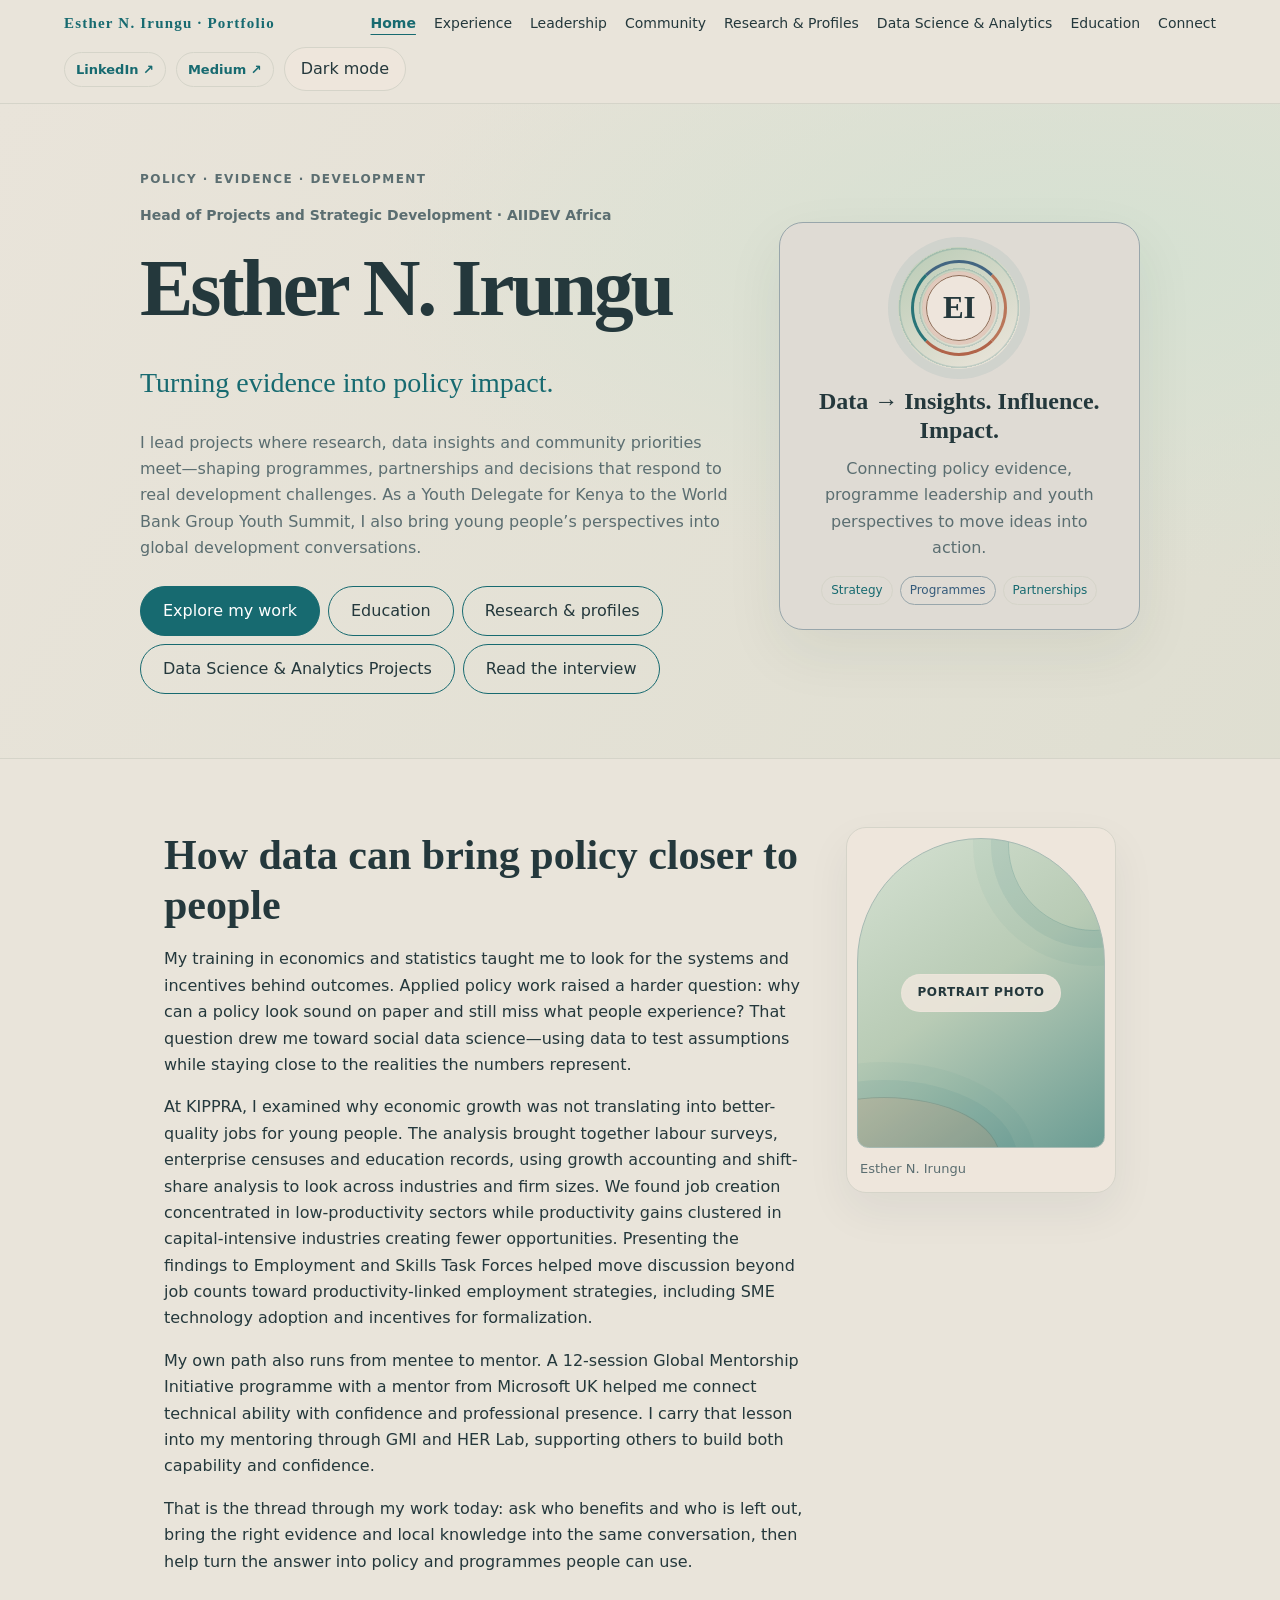
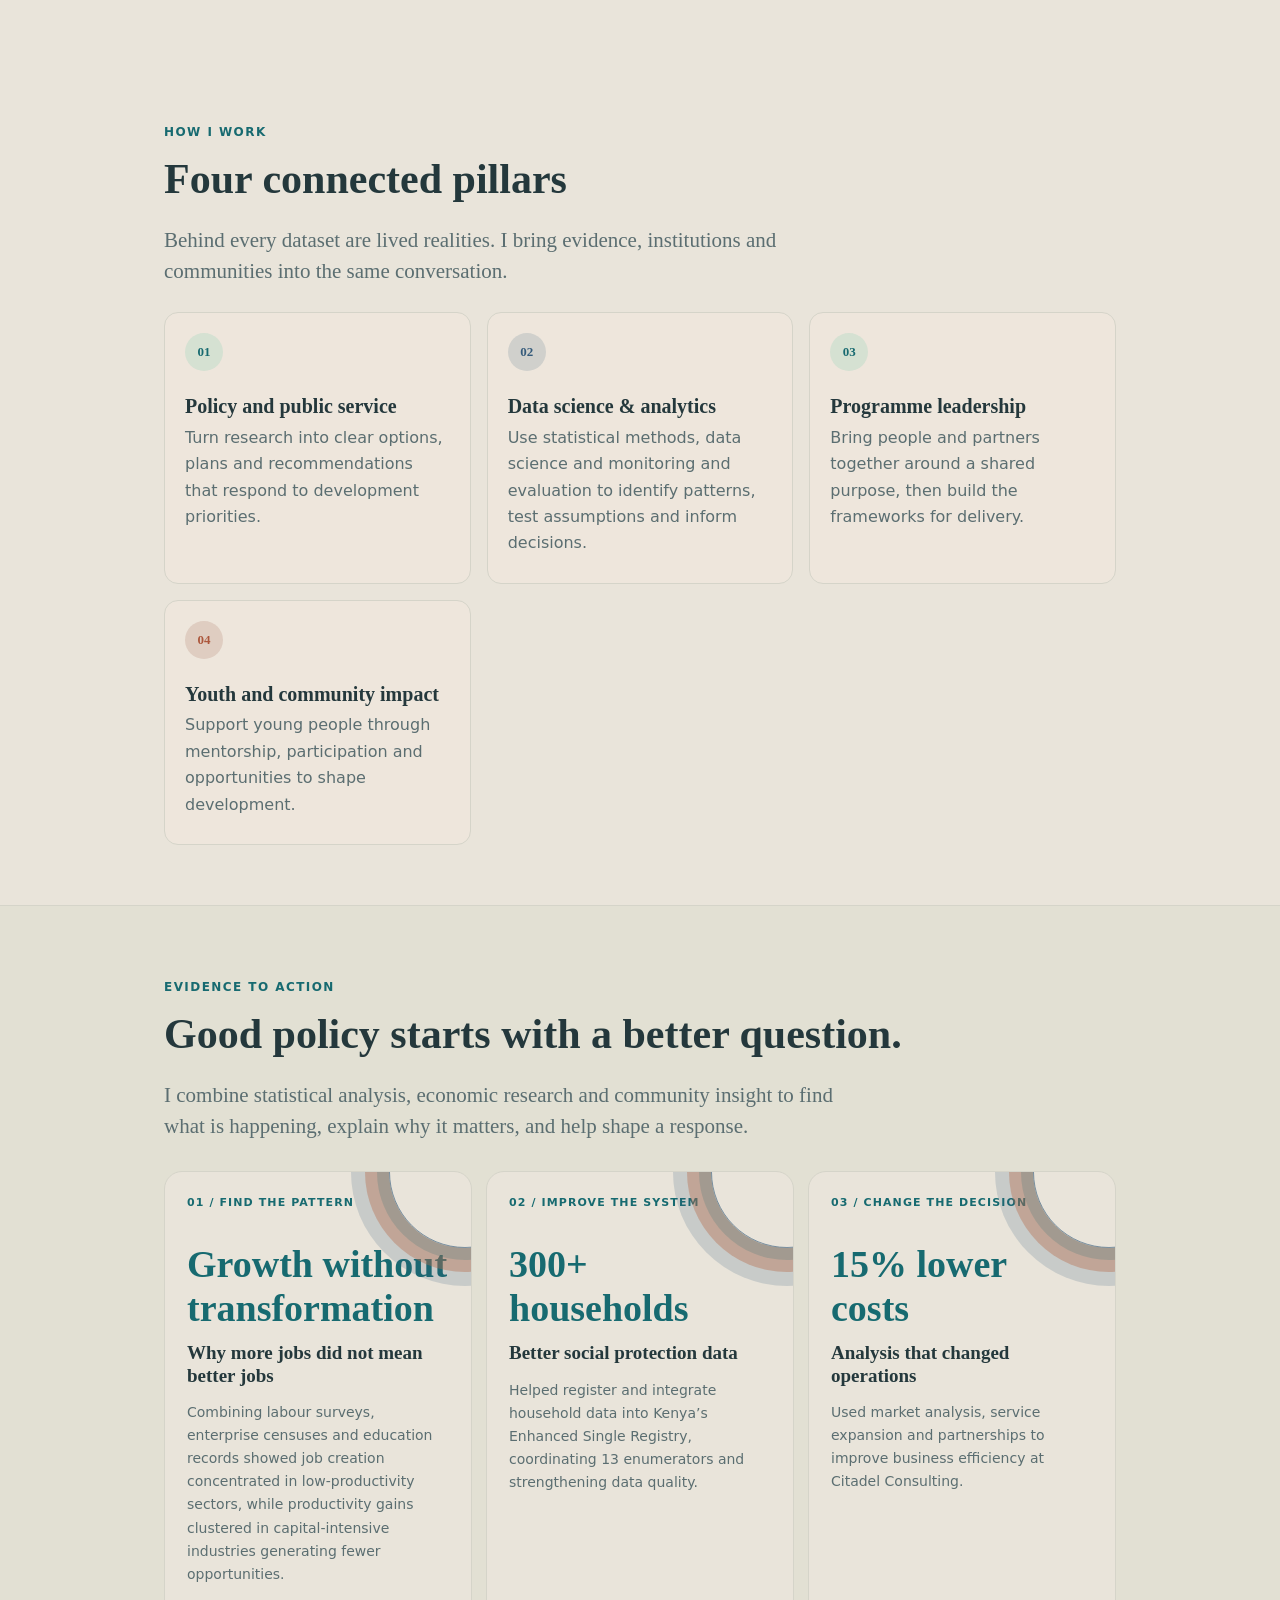
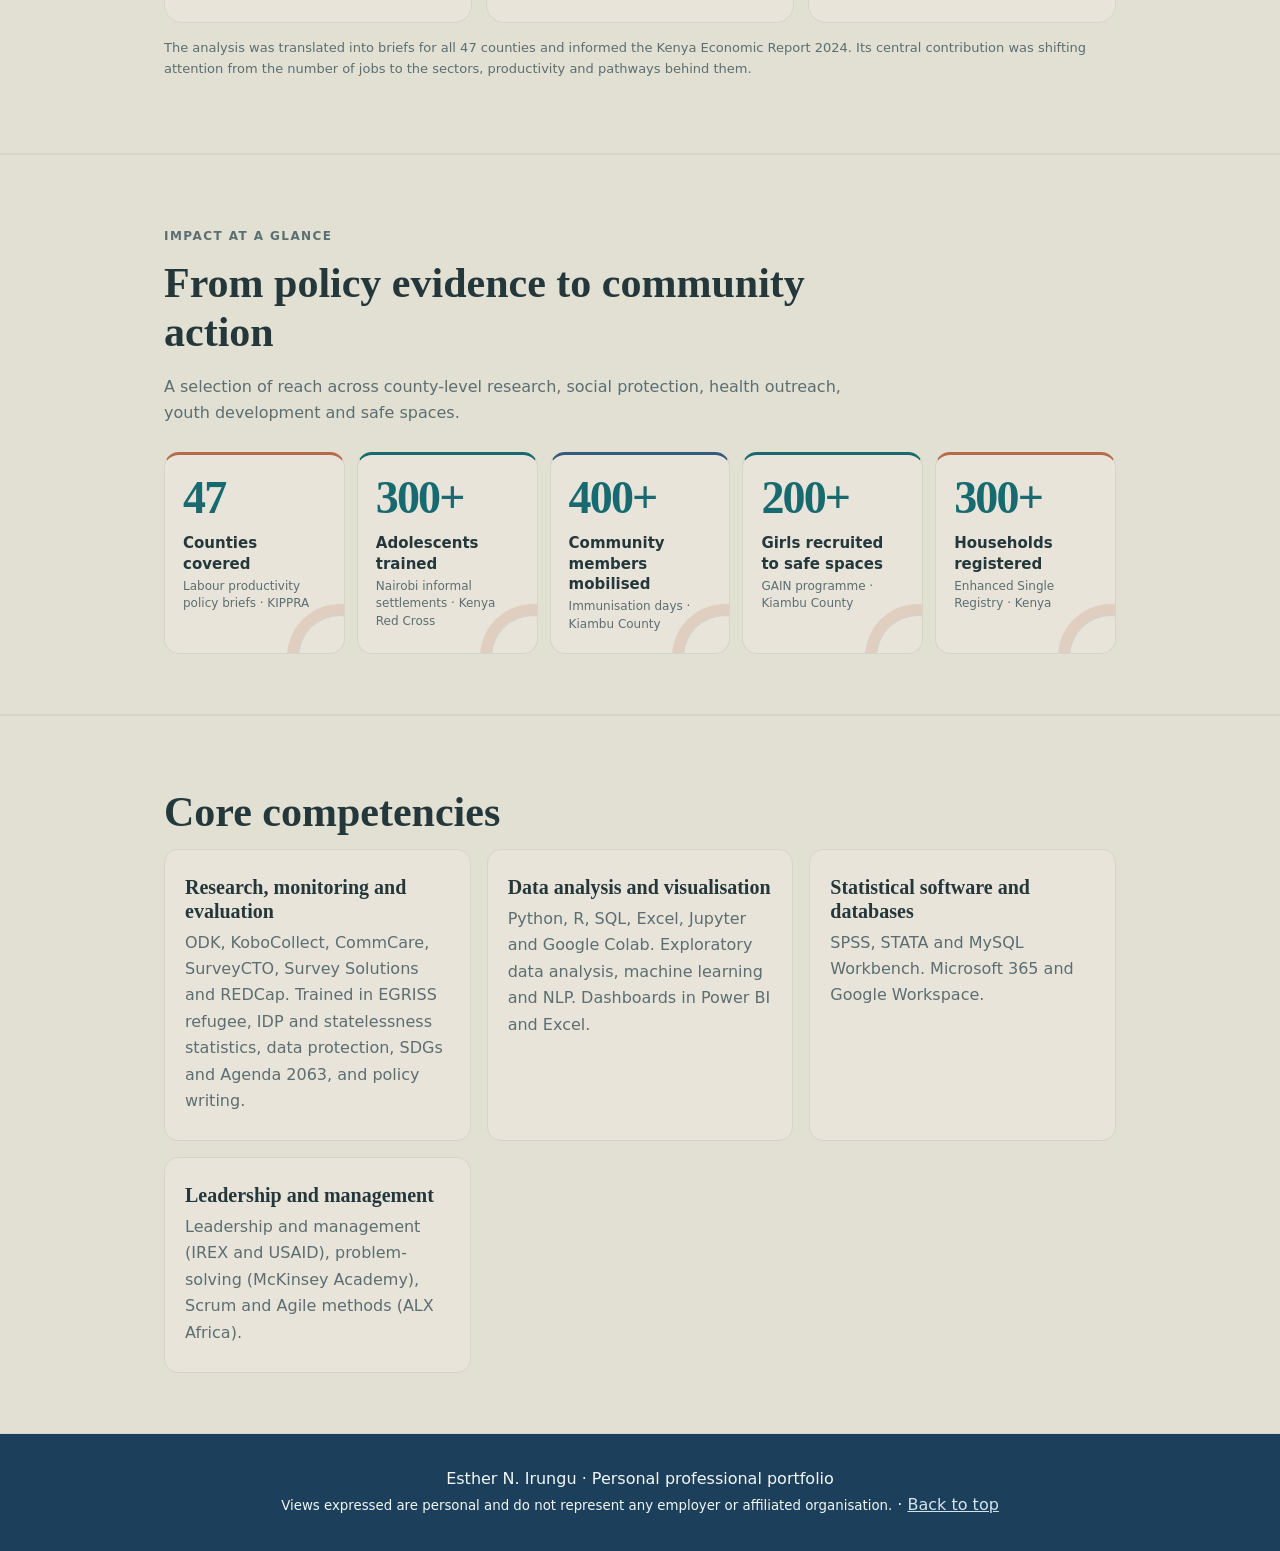
==== commit a153f31b: "Lift sage accents slightly" ====
--- a/index.html
+++ b/index.html
@@ -11,7 +11,7 @@
 <meta property="og:description" content="Policy research, data-informed programmes and development partnerships that turn evidence into practical impact.">
 <meta name="theme-color" content="#102a35">
 <style>
-:root{--bg:#e9e4da;--ink:#24383c;--muted:#5b6e71;--accent:#176a70;--line:#d5d4c9;--card:#eee6dc;--gold:#b66b4d;--spark:#355b7b;--glow:#d8e2d9;--soft:#bdcdbf;--pop:#ac573c;--footer-bg:#1c405b;--footer-ink:#f1f6f4;--footer-link:#d3e4f0}
+:root{--bg:#e9e4da;--ink:#24383c;--muted:#5b6e71;--accent:#176a70;--line:#d5d4c9;--card:#eee6dc;--gold:#b66b4d;--spark:#355b7b;--glow:#d5e1d2;--soft:#b8cbb5;--pop:#ac573c;--footer-bg:#1c405b;--footer-ink:#f1f6f4;--footer-link:#d3e4f0}
 body.dark{--bg:#102a35;--ink:#edf4f2;--muted:#b6c9c8;--accent:#75b8b3;--line:#365159;--card:#193942;--gold:#cf896a;--spark:#91acd3;--glow:#24454d;--soft:#31545a;--pop:#c16a4c;--footer-bg:#0d192e;--footer-ink:#edf4f2;--footer-link:#c4d3e8}
 *{box-sizing:border-box}html{scroll-behavior:smooth}
 body{margin:0;background:var(--bg);color:var(--ink);font:16px/1.65 system-ui,sans-serif}
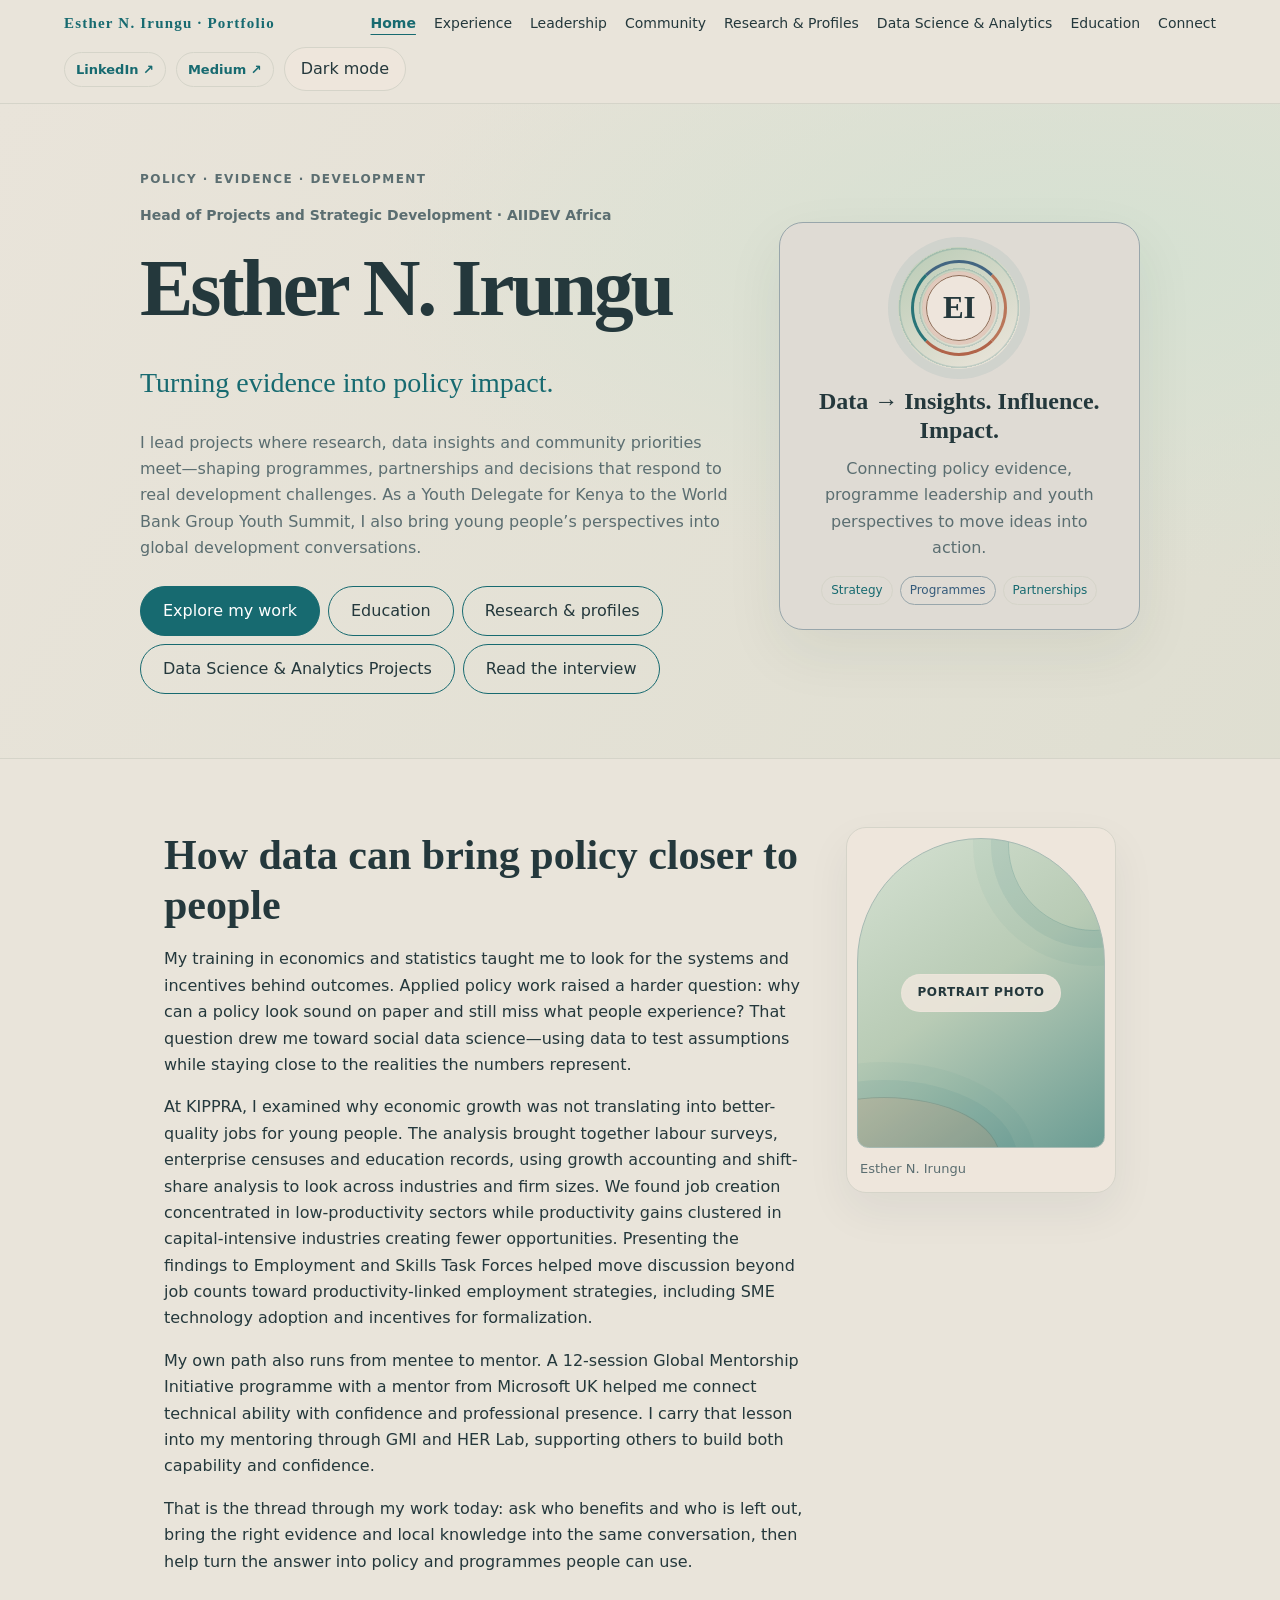
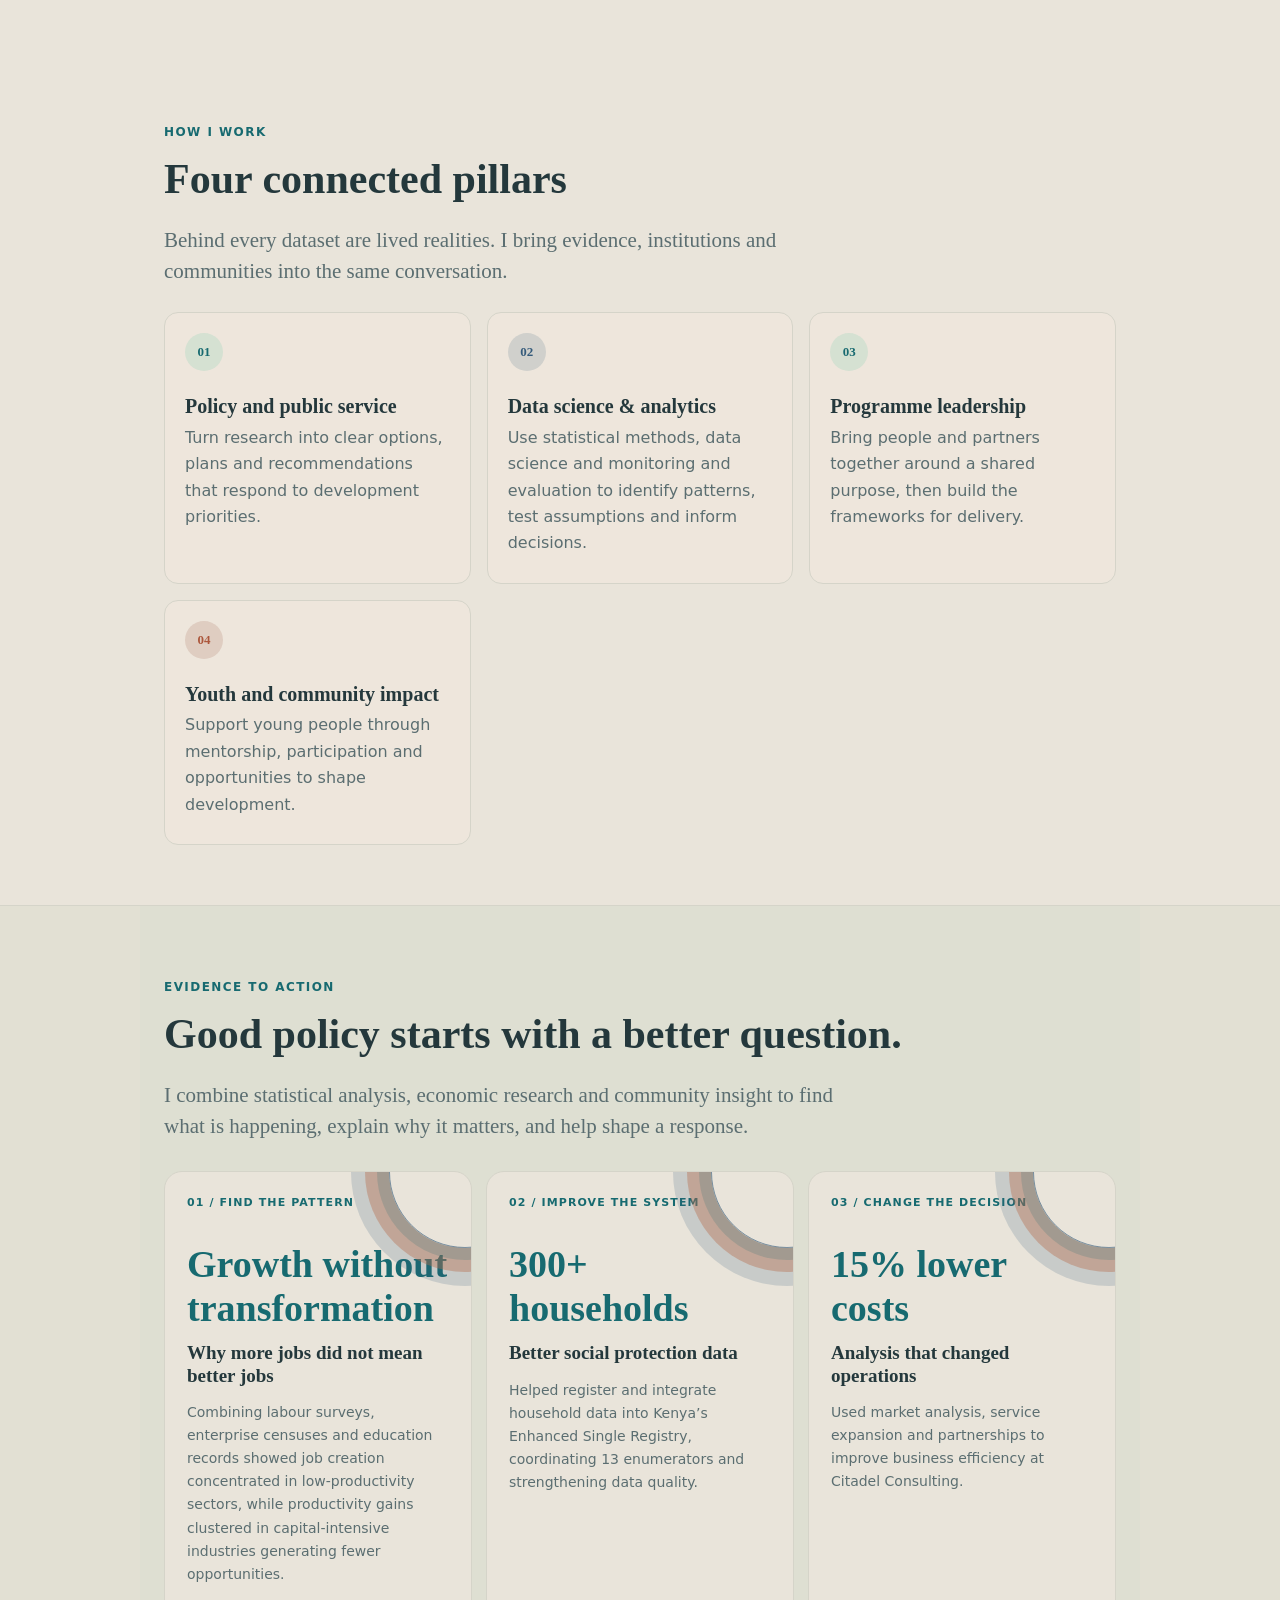
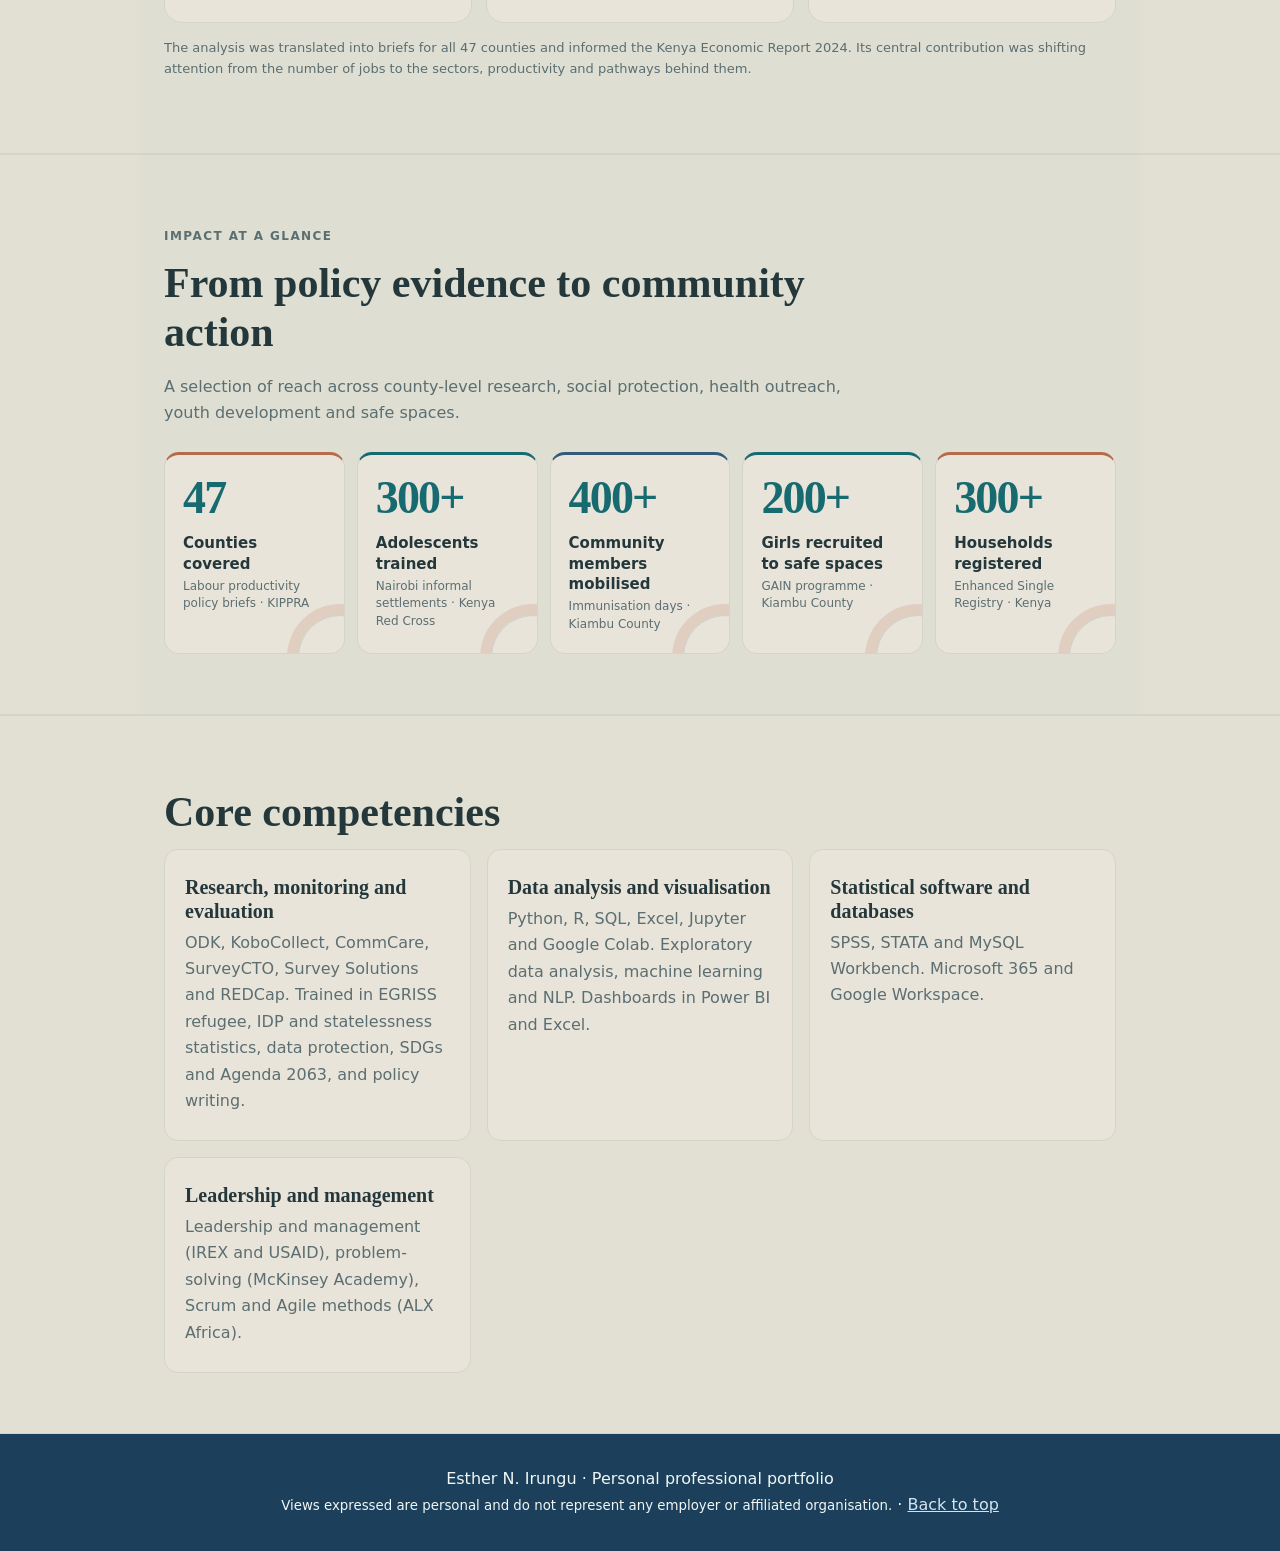
==== commit 4b682c15: "Add subtle sage to evidence and impact sections" ====
--- a/index.html
+++ b/index.html
@@ -42,9 +42,9 @@
 .meta.kicker{letter-spacing:.12em;text-transform:uppercase;font-size:12px}
 .pillars-intro{max-width:68ch;font:21px/1.45 Georgia,serif;color:var(--muted)}.pillars-grid{margin-top:26px}.pillar-mark{display:inline-grid;place-items:center;width:38px;height:38px;border-radius:50%;background:var(--glow);color:var(--accent);font:700 13px Georgia,serif;margin-bottom:18px}.pillars-grid .card{min-height:190px}
 .pillars-grid .card:nth-child(2) .pillar-mark{background:color-mix(in srgb,var(--spark) 16%,var(--card));color:var(--spark)}.pillars-grid .card:nth-child(4) .pillar-mark{background:color-mix(in srgb,var(--pop) 16%,var(--bg));color:var(--pop)}.impact-tile:nth-child(even){border-top-color:var(--accent)}.impact-tile:nth-child(3){border-top-color:var(--spark)}
-.evidence-wrap{padding-block:64px}.evidence-intro{max-width:66ch;color:var(--muted);font:21px/1.45 Georgia,serif}.evidence-flow{display:grid;grid-template-columns:repeat(3,minmax(0,1fr));gap:14px;margin:30px 0 14px}.evidence-card{position:relative;overflow:hidden;padding:22px;border-radius:18px;border:1px solid var(--line);background:var(--bg)}.evidence-card:after{content:"";position:absolute;width:150px;height:150px;border:1px solid color-mix(in srgb,var(--spark) 62%,transparent);border-radius:50%;right:-70px;top:-76px;box-shadow:0 0 0 12px color-mix(in srgb,var(--accent) 18%,transparent),0 0 0 24px color-mix(in srgb,var(--gold) 40%,transparent),0 0 0 38px color-mix(in srgb,var(--spark) 18%,transparent)}.evidence-step{display:block;font-size:11px;letter-spacing:.1em;color:var(--accent);font-weight:800;margin-bottom:30px}.evidence-card strong{display:block;font:700 clamp(25px,3vw,38px) Georgia,serif;color:var(--accent);margin-bottom:12px}.evidence-card h3{font-size:19px}.evidence-card p{font-size:14px;color:var(--muted)}.evidence-note{font-size:13px;color:var(--muted)}.scholar-grid{grid-template-columns:repeat(auto-fit,minmax(min(100%,250px),1fr));margin-top:28px}.scholar-card{color:var(--ink);text-decoration:none;transition:transform .2s ease,border-color .2s ease}.scholar-card:hover{transform:translateY(-4px);border-color:var(--accent)}.scholar-card p{color:var(--muted)}.scholar-link{display:inline-block;margin-top:14px;color:var(--accent);font-weight:700}.scholar-card .meta{display:block}
+.evidence-wrap{padding-block:64px;background:color-mix(in srgb,var(--soft) 22%,var(--bg))}.evidence-intro{max-width:66ch;color:var(--muted);font:21px/1.45 Georgia,serif}.evidence-flow{display:grid;grid-template-columns:repeat(3,minmax(0,1fr));gap:14px;margin:30px 0 14px}.evidence-card{position:relative;overflow:hidden;padding:22px;border-radius:18px;border:1px solid var(--line);background:var(--bg)}.evidence-card:after{content:"";position:absolute;width:150px;height:150px;border:1px solid color-mix(in srgb,var(--spark) 62%,transparent);border-radius:50%;right:-70px;top:-76px;box-shadow:0 0 0 12px color-mix(in srgb,var(--accent) 18%,transparent),0 0 0 24px color-mix(in srgb,var(--gold) 40%,transparent),0 0 0 38px color-mix(in srgb,var(--spark) 18%,transparent)}.evidence-step{display:block;font-size:11px;letter-spacing:.1em;color:var(--accent);font-weight:800;margin-bottom:30px}.evidence-card strong{display:block;font:700 clamp(25px,3vw,38px) Georgia,serif;color:var(--accent);margin-bottom:12px}.evidence-card h3{font-size:19px}.evidence-card p{font-size:14px;color:var(--muted)}.evidence-note{font-size:13px;color:var(--muted)}.scholar-grid{grid-template-columns:repeat(auto-fit,minmax(min(100%,250px),1fr));margin-top:28px}.scholar-card{color:var(--ink);text-decoration:none;transition:transform .2s ease,border-color .2s ease}.scholar-card:hover{transform:translateY(-4px);border-color:var(--accent)}.scholar-card p{color:var(--muted)}.scholar-link{display:inline-block;margin-top:14px;color:var(--accent);font-weight:700}.scholar-card .meta{display:block}
 @media(max-width:760px){.evidence-flow{grid-template-columns:1fr}}
-.impact-wrap{padding-block:52px 60px}.impact-heading{max-width:760px}.impact-heading p{max-width:68ch;color:var(--muted)}.impact-grid{display:grid;grid-template-columns:repeat(auto-fit,minmax(165px,1fr));gap:12px;margin-top:26px}.impact-tile{position:relative;overflow:hidden;min-height:164px;padding:20px 18px;border:1px solid var(--line);border-top:3px solid var(--gold);border-radius:15px;background:var(--bg)}.impact-tile strong{display:block;color:var(--accent);font:700 clamp(34px,4vw,46px)/1 Georgia,serif;letter-spacing:-.04em}.impact-tile h3{font:650 15px/1.35 system-ui,sans-serif;margin:12px 0 4px}.impact-tile p{font-size:12px;line-height:1.45;color:var(--muted);margin:0}.impact-tile:after{content:"";position:absolute;width:82px;height:82px;border:1px solid color-mix(in srgb,var(--accent) 15%,transparent);border-radius:50%;right:-38px;bottom:-46px;box-shadow:0 0 0 11px color-mix(in srgb,var(--gold) 18%,transparent)}
+.impact-wrap{padding-block:52px 60px;background:color-mix(in srgb,var(--soft) 22%,var(--bg))}.impact-heading{max-width:760px}.impact-heading p{max-width:68ch;color:var(--muted)}.impact-grid{display:grid;grid-template-columns:repeat(auto-fit,minmax(165px,1fr));gap:12px;margin-top:26px}.impact-tile{position:relative;overflow:hidden;min-height:164px;padding:20px 18px;border:1px solid var(--line);border-top:3px solid var(--gold);border-radius:15px;background:var(--bg)}.impact-tile strong{display:block;color:var(--accent);font:700 clamp(34px,4vw,46px)/1 Georgia,serif;letter-spacing:-.04em}.impact-tile h3{font:650 15px/1.35 system-ui,sans-serif;margin:12px 0 4px}.impact-tile p{font-size:12px;line-height:1.45;color:var(--muted);margin:0}.impact-tile:after{content:"";position:absolute;width:82px;height:82px;border:1px solid color-mix(in srgb,var(--accent) 15%,transparent);border-radius:50%;right:-38px;bottom:-46px;box-shadow:0 0 0 11px color-mix(in srgb,var(--gold) 18%,transparent)}
 .project-intro{max-width:70ch;color:var(--muted);font:21px/1.45 Georgia,serif}.project-shelf{margin-top:28px}.project-shelf .card{min-height:200px;display:flex;flex-direction:column;justify-content:space-between}.project-card{color:var(--ink);text-decoration:none;transition:transform .18s ease,border-color .18s ease}.project-card:hover{transform:translateY(-4px);border-color:var(--accent)}.project-open{display:block;margin-top:18px;color:var(--accent);font-size:13px;font-weight:750}.project-tag{display:inline-block;margin:4px 5px 0 0;padding:4px 10px;border:1px solid var(--line);border-radius:999px;color:var(--accent);font-size:12px;font-weight:700}.project-status{margin-top:24px;padding:22px;border:1px dashed color-mix(in srgb,var(--accent) 45%,var(--line));border-radius:18px;background:color-mix(in srgb,var(--glow) 45%,var(--bg))}
 .about-layout{display:grid;grid-template-columns:minmax(0,1fr) 270px;gap:40px;align-items:start}.about-copy>p{max-width:70ch}.about-photo{margin:8px 0 0;padding:10px;border:1px solid var(--line);border-radius:20px;background:var(--card);box-shadow:0 18px 44px #26343a10}.about-photo-frame{position:relative;aspect-ratio:4/5;display:grid;place-items:center;overflow:hidden;border-radius:155px 155px 14px 14px;border:1px solid color-mix(in srgb,var(--accent) 25%,var(--line));background:linear-gradient(145deg,var(--glow),var(--soft) 48%,color-mix(in srgb,var(--accent) 48%,var(--soft)))}.about-photo-frame:before,.about-photo-frame:after{content:"";position:absolute;border:1px solid color-mix(in srgb,var(--accent) 22%,transparent);border-radius:50%;width:170px;height:170px;right:-76px;top:-80px;box-shadow:0 0 0 17px color-mix(in srgb,var(--accent) 7%,transparent),0 0 0 35px color-mix(in srgb,var(--accent) 4%,transparent)}.about-photo-frame:after{width:230px;height:120px;left:-90px;right:auto;top:auto;bottom:-72px;background:color-mix(in srgb,var(--pop) 14%,transparent)}.about-photo-label{z-index:1;padding:8px 15px;border:1px solid color-mix(in srgb,var(--card) 70%,transparent);border-radius:30px;background:color-mix(in srgb,var(--card) 88%,transparent);color:var(--ink);font-size:12px;font-weight:700;letter-spacing:.05em;text-transform:uppercase}.about-photo figcaption{padding:10px 3px 2px;color:var(--muted);font-size:13px}
 .portfolio-title{margin:30px 0 12px}.portfolio-grid .card{padding:18px}.portfolio-grid .card p{margin:9px 0 0;color:var(--muted)}.program-impact .reach-card{min-height:190px}
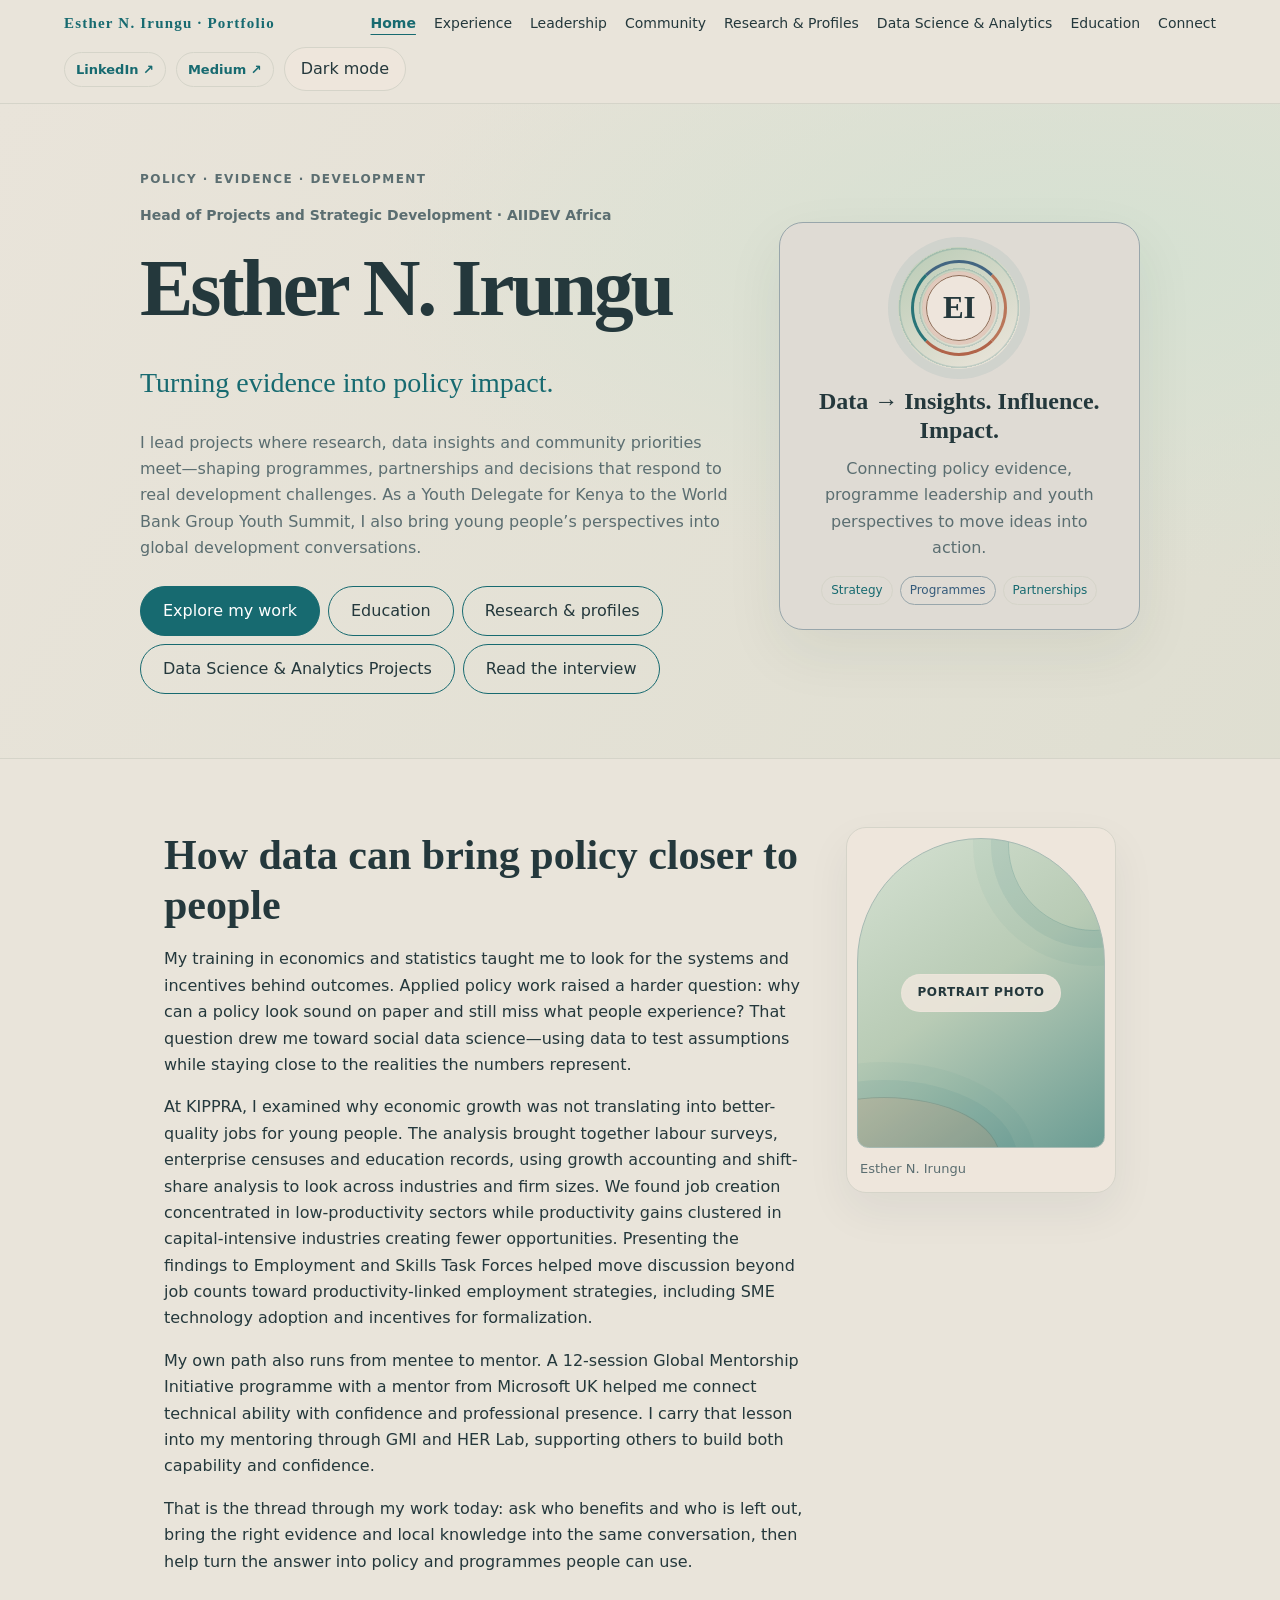
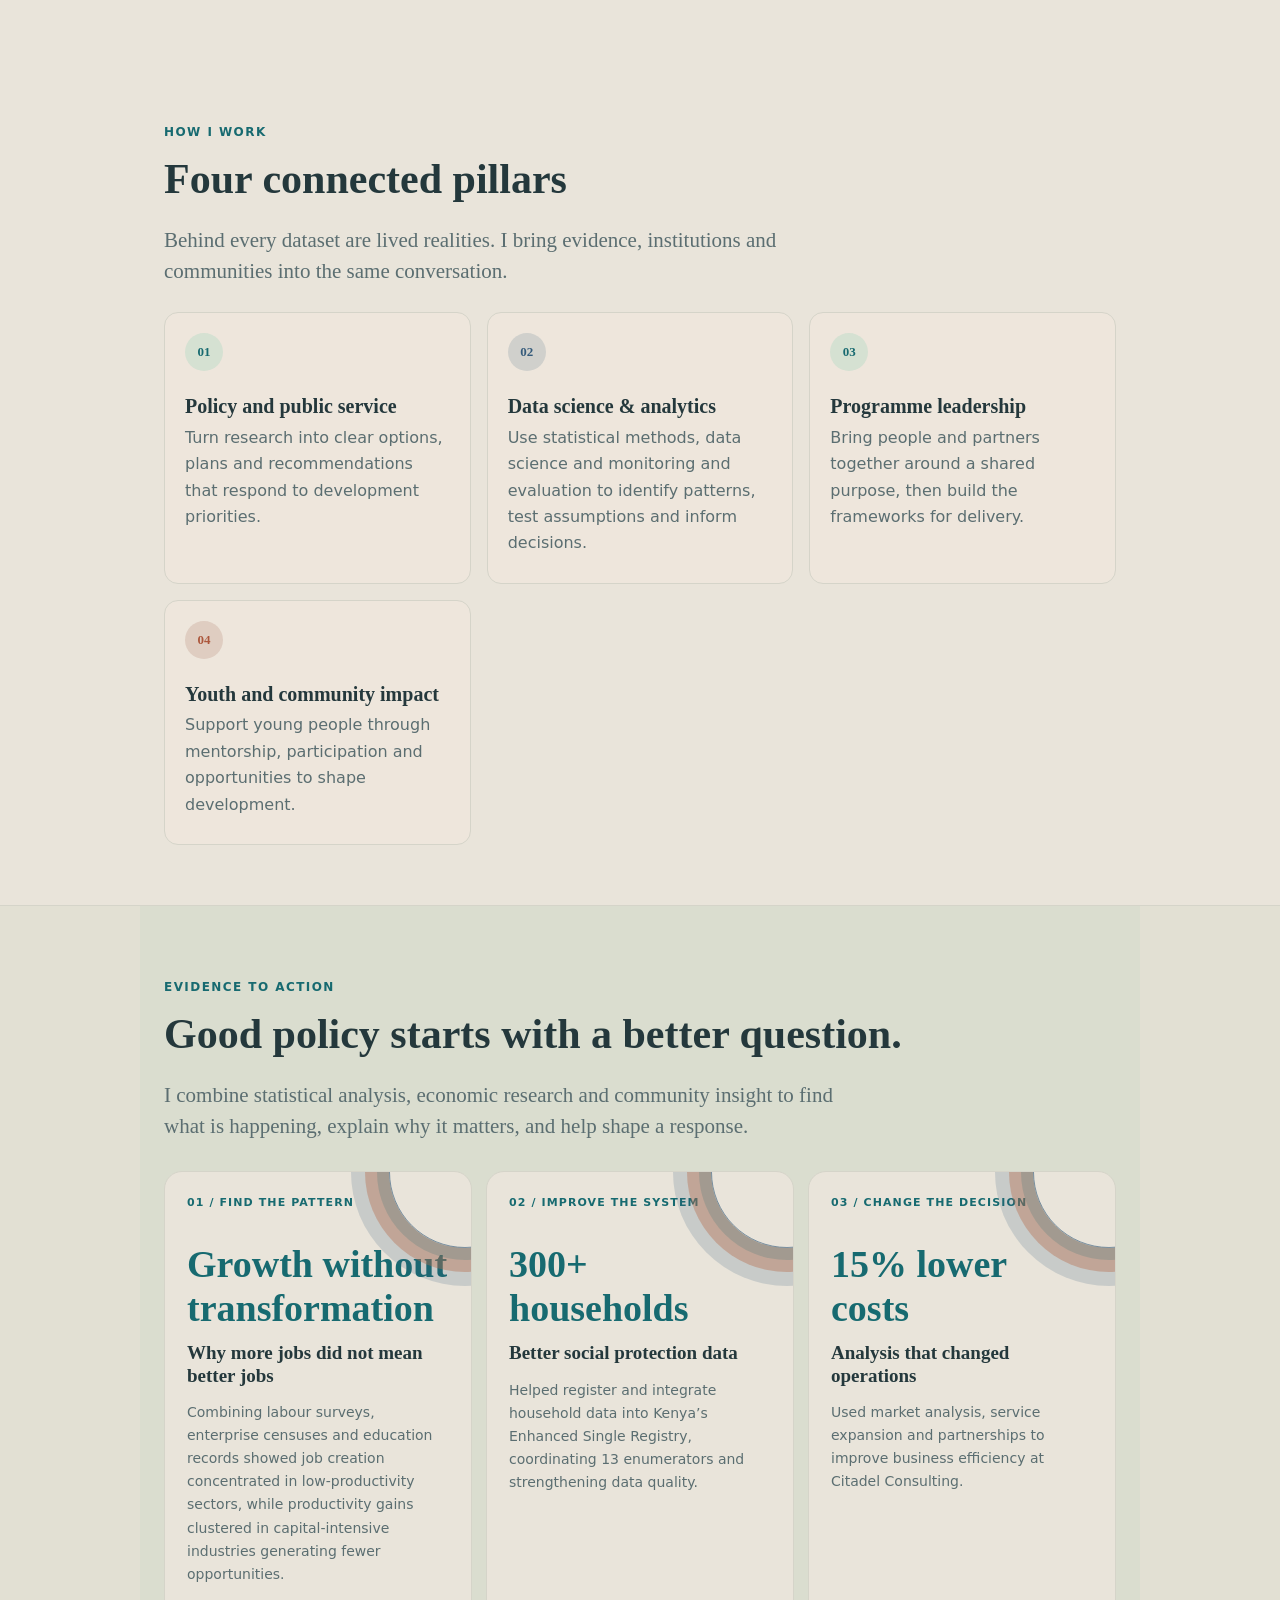
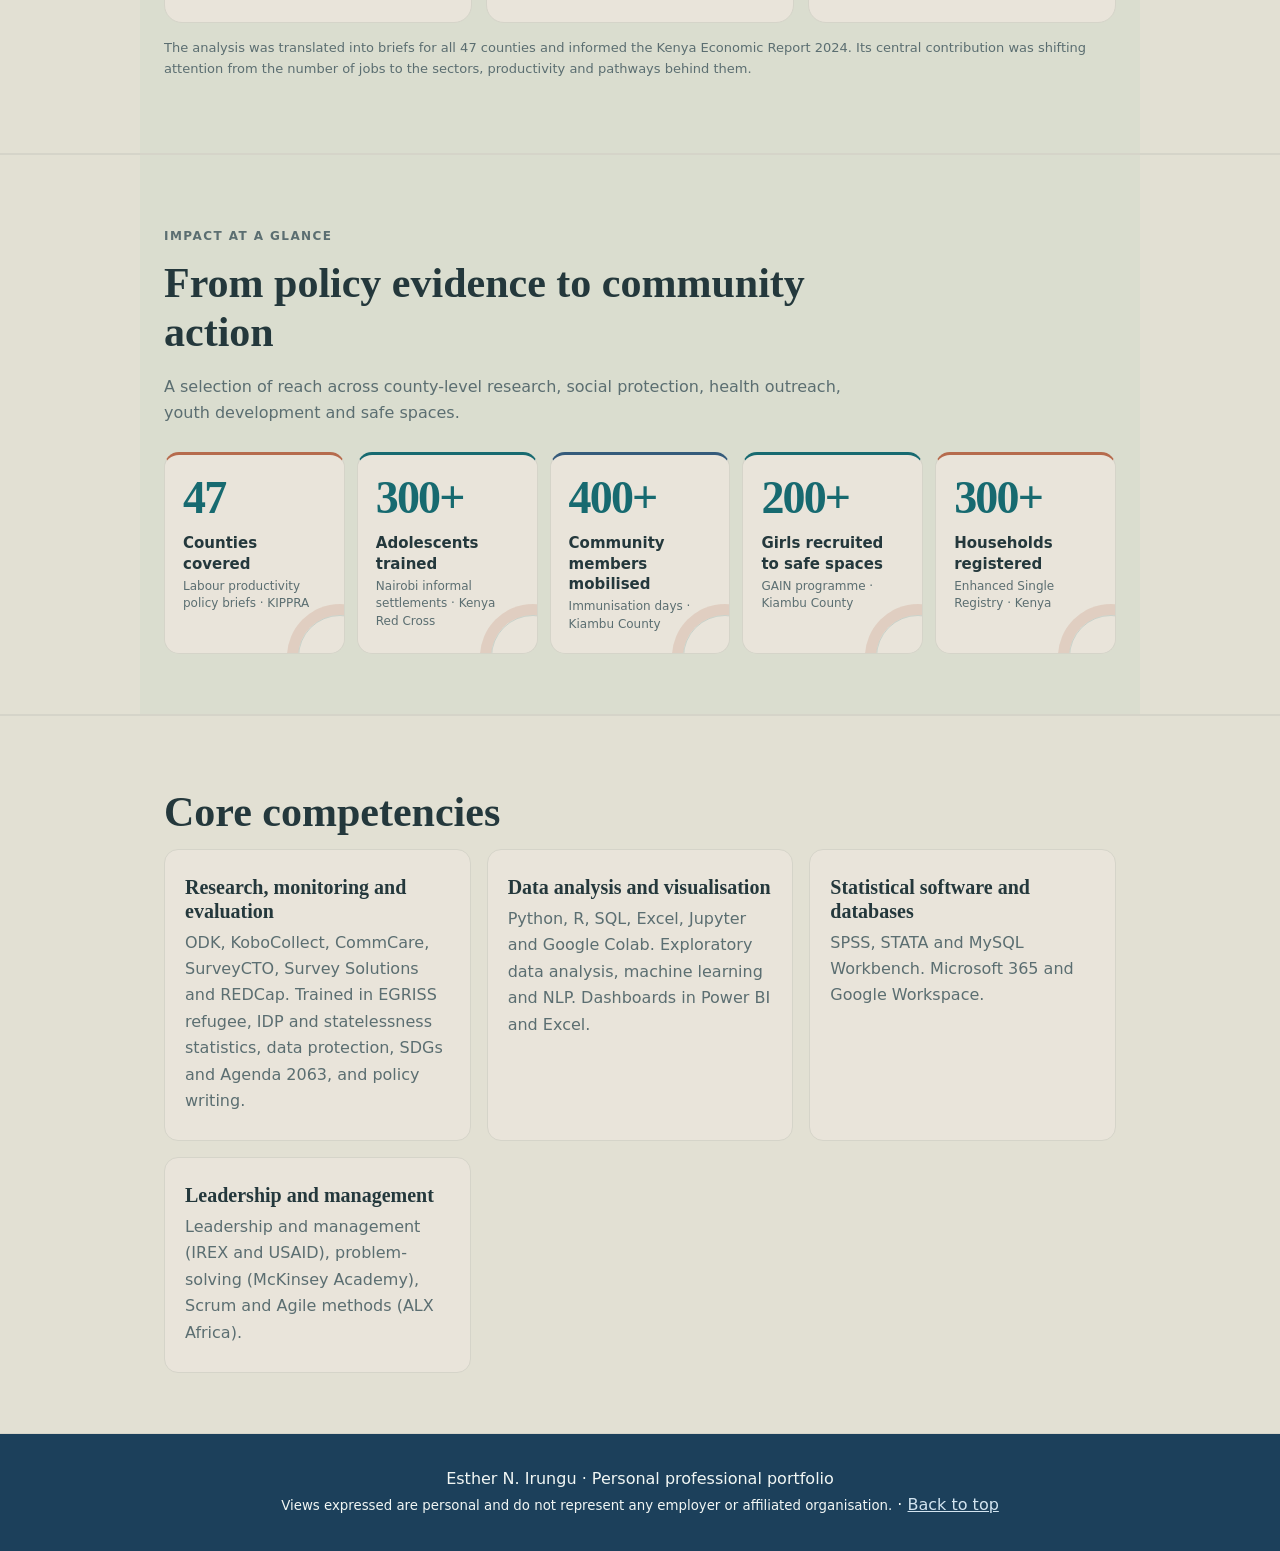
==== commit 32c674a5: "Nudge sage section wash up slightly" ====
--- a/index.html
+++ b/index.html
@@ -42,9 +42,9 @@
 .meta.kicker{letter-spacing:.12em;text-transform:uppercase;font-size:12px}
 .pillars-intro{max-width:68ch;font:21px/1.45 Georgia,serif;color:var(--muted)}.pillars-grid{margin-top:26px}.pillar-mark{display:inline-grid;place-items:center;width:38px;height:38px;border-radius:50%;background:var(--glow);color:var(--accent);font:700 13px Georgia,serif;margin-bottom:18px}.pillars-grid .card{min-height:190px}
 .pillars-grid .card:nth-child(2) .pillar-mark{background:color-mix(in srgb,var(--spark) 16%,var(--card));color:var(--spark)}.pillars-grid .card:nth-child(4) .pillar-mark{background:color-mix(in srgb,var(--pop) 16%,var(--bg));color:var(--pop)}.impact-tile:nth-child(even){border-top-color:var(--accent)}.impact-tile:nth-child(3){border-top-color:var(--spark)}
-.evidence-wrap{padding-block:64px;background:color-mix(in srgb,var(--soft) 22%,var(--bg))}.evidence-intro{max-width:66ch;color:var(--muted);font:21px/1.45 Georgia,serif}.evidence-flow{display:grid;grid-template-columns:repeat(3,minmax(0,1fr));gap:14px;margin:30px 0 14px}.evidence-card{position:relative;overflow:hidden;padding:22px;border-radius:18px;border:1px solid var(--line);background:var(--bg)}.evidence-card:after{content:"";position:absolute;width:150px;height:150px;border:1px solid color-mix(in srgb,var(--spark) 62%,transparent);border-radius:50%;right:-70px;top:-76px;box-shadow:0 0 0 12px color-mix(in srgb,var(--accent) 18%,transparent),0 0 0 24px color-mix(in srgb,var(--gold) 40%,transparent),0 0 0 38px color-mix(in srgb,var(--spark) 18%,transparent)}.evidence-step{display:block;font-size:11px;letter-spacing:.1em;color:var(--accent);font-weight:800;margin-bottom:30px}.evidence-card strong{display:block;font:700 clamp(25px,3vw,38px) Georgia,serif;color:var(--accent);margin-bottom:12px}.evidence-card h3{font-size:19px}.evidence-card p{font-size:14px;color:var(--muted)}.evidence-note{font-size:13px;color:var(--muted)}.scholar-grid{grid-template-columns:repeat(auto-fit,minmax(min(100%,250px),1fr));margin-top:28px}.scholar-card{color:var(--ink);text-decoration:none;transition:transform .2s ease,border-color .2s ease}.scholar-card:hover{transform:translateY(-4px);border-color:var(--accent)}.scholar-card p{color:var(--muted)}.scholar-link{display:inline-block;margin-top:14px;color:var(--accent);font-weight:700}.scholar-card .meta{display:block}
+.evidence-wrap{padding-block:64px;background:color-mix(in srgb,var(--soft) 30%,var(--bg))}.evidence-intro{max-width:66ch;color:var(--muted);font:21px/1.45 Georgia,serif}.evidence-flow{display:grid;grid-template-columns:repeat(3,minmax(0,1fr));gap:14px;margin:30px 0 14px}.evidence-card{position:relative;overflow:hidden;padding:22px;border-radius:18px;border:1px solid var(--line);background:var(--bg)}.evidence-card:after{content:"";position:absolute;width:150px;height:150px;border:1px solid color-mix(in srgb,var(--spark) 62%,transparent);border-radius:50%;right:-70px;top:-76px;box-shadow:0 0 0 12px color-mix(in srgb,var(--accent) 18%,transparent),0 0 0 24px color-mix(in srgb,var(--gold) 40%,transparent),0 0 0 38px color-mix(in srgb,var(--spark) 18%,transparent)}.evidence-step{display:block;font-size:11px;letter-spacing:.1em;color:var(--accent);font-weight:800;margin-bottom:30px}.evidence-card strong{display:block;font:700 clamp(25px,3vw,38px) Georgia,serif;color:var(--accent);margin-bottom:12px}.evidence-card h3{font-size:19px}.evidence-card p{font-size:14px;color:var(--muted)}.evidence-note{font-size:13px;color:var(--muted)}.scholar-grid{grid-template-columns:repeat(auto-fit,minmax(min(100%,250px),1fr));margin-top:28px}.scholar-card{color:var(--ink);text-decoration:none;transition:transform .2s ease,border-color .2s ease}.scholar-card:hover{transform:translateY(-4px);border-color:var(--accent)}.scholar-card p{color:var(--muted)}.scholar-link{display:inline-block;margin-top:14px;color:var(--accent);font-weight:700}.scholar-card .meta{display:block}
 @media(max-width:760px){.evidence-flow{grid-template-columns:1fr}}
-.impact-wrap{padding-block:52px 60px;background:color-mix(in srgb,var(--soft) 22%,var(--bg))}.impact-heading{max-width:760px}.impact-heading p{max-width:68ch;color:var(--muted)}.impact-grid{display:grid;grid-template-columns:repeat(auto-fit,minmax(165px,1fr));gap:12px;margin-top:26px}.impact-tile{position:relative;overflow:hidden;min-height:164px;padding:20px 18px;border:1px solid var(--line);border-top:3px solid var(--gold);border-radius:15px;background:var(--bg)}.impact-tile strong{display:block;color:var(--accent);font:700 clamp(34px,4vw,46px)/1 Georgia,serif;letter-spacing:-.04em}.impact-tile h3{font:650 15px/1.35 system-ui,sans-serif;margin:12px 0 4px}.impact-tile p{font-size:12px;line-height:1.45;color:var(--muted);margin:0}.impact-tile:after{content:"";position:absolute;width:82px;height:82px;border:1px solid color-mix(in srgb,var(--accent) 15%,transparent);border-radius:50%;right:-38px;bottom:-46px;box-shadow:0 0 0 11px color-mix(in srgb,var(--gold) 18%,transparent)}
+.impact-wrap{padding-block:52px 60px;background:color-mix(in srgb,var(--soft) 30%,var(--bg))}.impact-heading{max-width:760px}.impact-heading p{max-width:68ch;color:var(--muted)}.impact-grid{display:grid;grid-template-columns:repeat(auto-fit,minmax(165px,1fr));gap:12px;margin-top:26px}.impact-tile{position:relative;overflow:hidden;min-height:164px;padding:20px 18px;border:1px solid var(--line);border-top:3px solid var(--gold);border-radius:15px;background:var(--bg)}.impact-tile strong{display:block;color:var(--accent);font:700 clamp(34px,4vw,46px)/1 Georgia,serif;letter-spacing:-.04em}.impact-tile h3{font:650 15px/1.35 system-ui,sans-serif;margin:12px 0 4px}.impact-tile p{font-size:12px;line-height:1.45;color:var(--muted);margin:0}.impact-tile:after{content:"";position:absolute;width:82px;height:82px;border:1px solid color-mix(in srgb,var(--accent) 15%,transparent);border-radius:50%;right:-38px;bottom:-46px;box-shadow:0 0 0 11px color-mix(in srgb,var(--gold) 18%,transparent)}
 .project-intro{max-width:70ch;color:var(--muted);font:21px/1.45 Georgia,serif}.project-shelf{margin-top:28px}.project-shelf .card{min-height:200px;display:flex;flex-direction:column;justify-content:space-between}.project-card{color:var(--ink);text-decoration:none;transition:transform .18s ease,border-color .18s ease}.project-card:hover{transform:translateY(-4px);border-color:var(--accent)}.project-open{display:block;margin-top:18px;color:var(--accent);font-size:13px;font-weight:750}.project-tag{display:inline-block;margin:4px 5px 0 0;padding:4px 10px;border:1px solid var(--line);border-radius:999px;color:var(--accent);font-size:12px;font-weight:700}.project-status{margin-top:24px;padding:22px;border:1px dashed color-mix(in srgb,var(--accent) 45%,var(--line));border-radius:18px;background:color-mix(in srgb,var(--glow) 45%,var(--bg))}
 .about-layout{display:grid;grid-template-columns:minmax(0,1fr) 270px;gap:40px;align-items:start}.about-copy>p{max-width:70ch}.about-photo{margin:8px 0 0;padding:10px;border:1px solid var(--line);border-radius:20px;background:var(--card);box-shadow:0 18px 44px #26343a10}.about-photo-frame{position:relative;aspect-ratio:4/5;display:grid;place-items:center;overflow:hidden;border-radius:155px 155px 14px 14px;border:1px solid color-mix(in srgb,var(--accent) 25%,var(--line));background:linear-gradient(145deg,var(--glow),var(--soft) 48%,color-mix(in srgb,var(--accent) 48%,var(--soft)))}.about-photo-frame:before,.about-photo-frame:after{content:"";position:absolute;border:1px solid color-mix(in srgb,var(--accent) 22%,transparent);border-radius:50%;width:170px;height:170px;right:-76px;top:-80px;box-shadow:0 0 0 17px color-mix(in srgb,var(--accent) 7%,transparent),0 0 0 35px color-mix(in srgb,var(--accent) 4%,transparent)}.about-photo-frame:after{width:230px;height:120px;left:-90px;right:auto;top:auto;bottom:-72px;background:color-mix(in srgb,var(--pop) 14%,transparent)}.about-photo-label{z-index:1;padding:8px 15px;border:1px solid color-mix(in srgb,var(--card) 70%,transparent);border-radius:30px;background:color-mix(in srgb,var(--card) 88%,transparent);color:var(--ink);font-size:12px;font-weight:700;letter-spacing:.05em;text-transform:uppercase}.about-photo figcaption{padding:10px 3px 2px;color:var(--muted);font-size:13px}
 .portfolio-title{margin:30px 0 12px}.portfolio-grid .card{padding:18px}.portfolio-grid .card p{margin:9px 0 0;color:var(--muted)}.program-impact .reach-card{min-height:190px}
